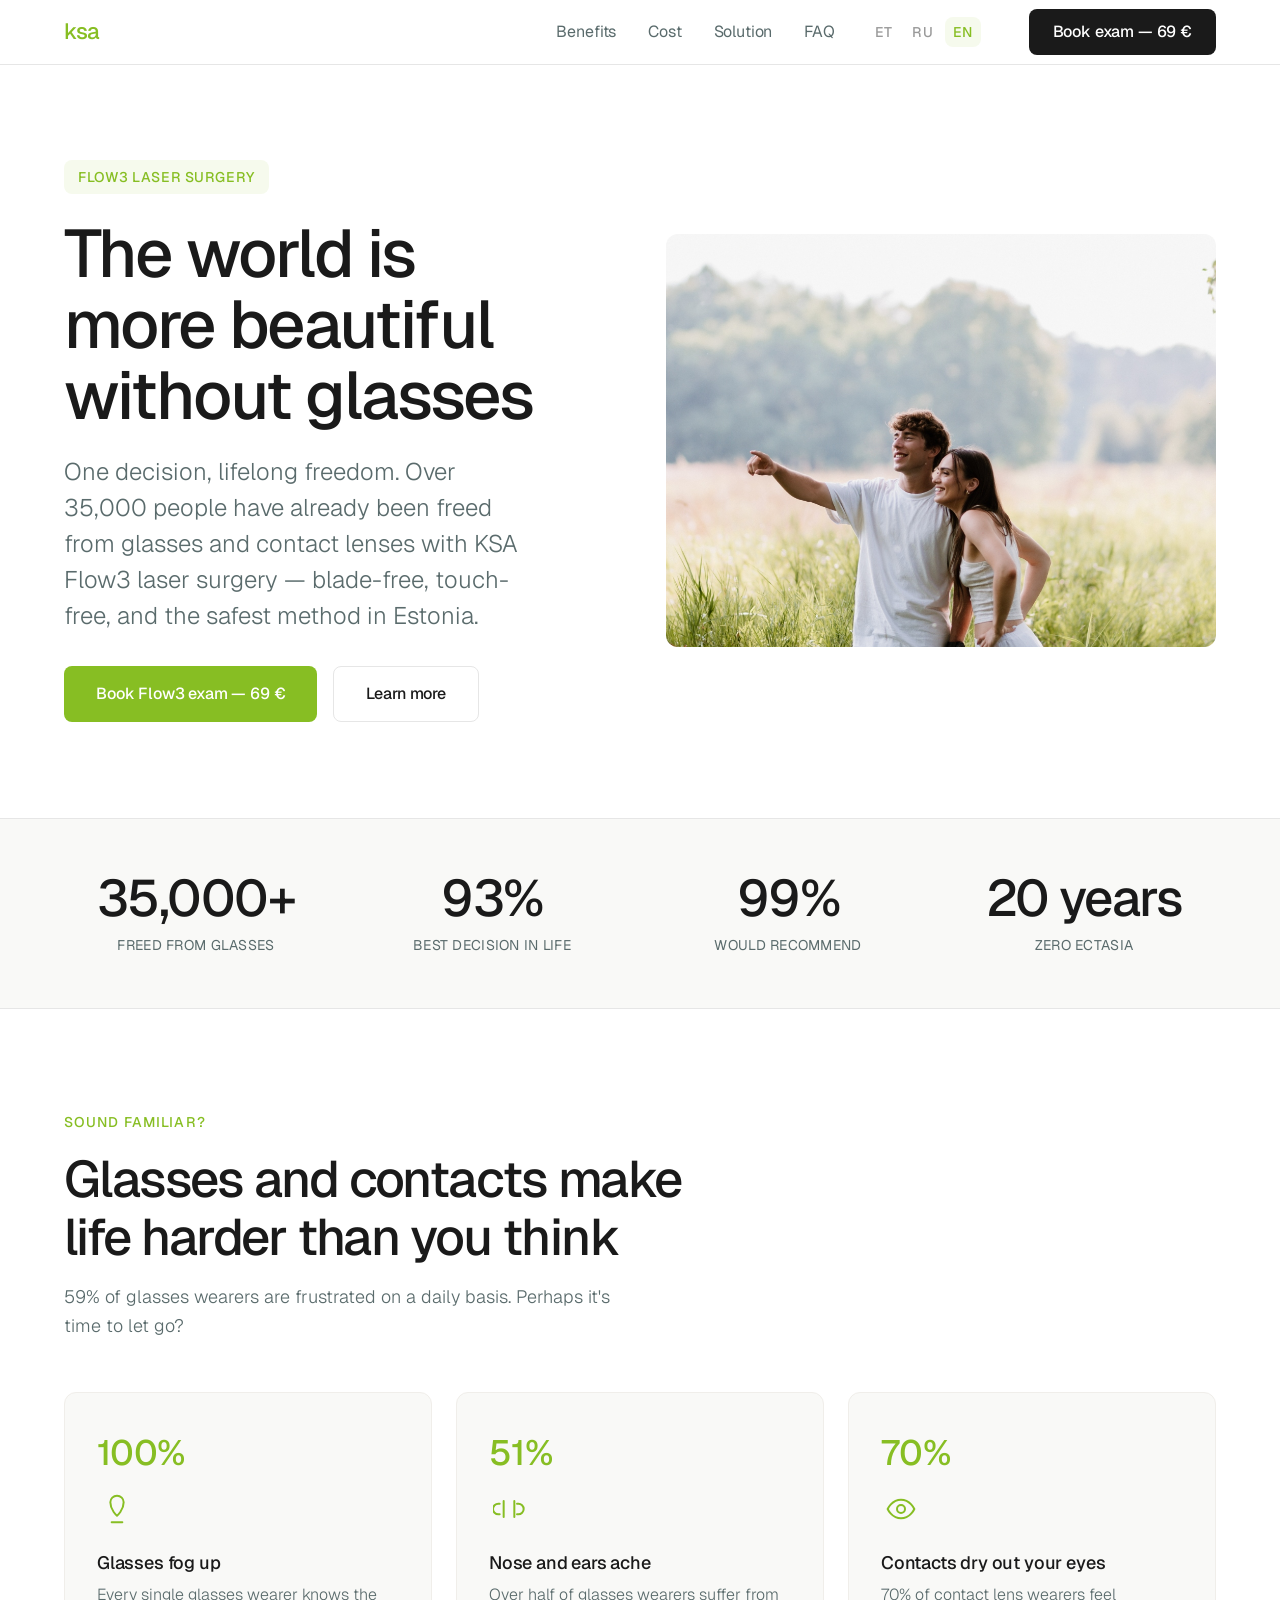
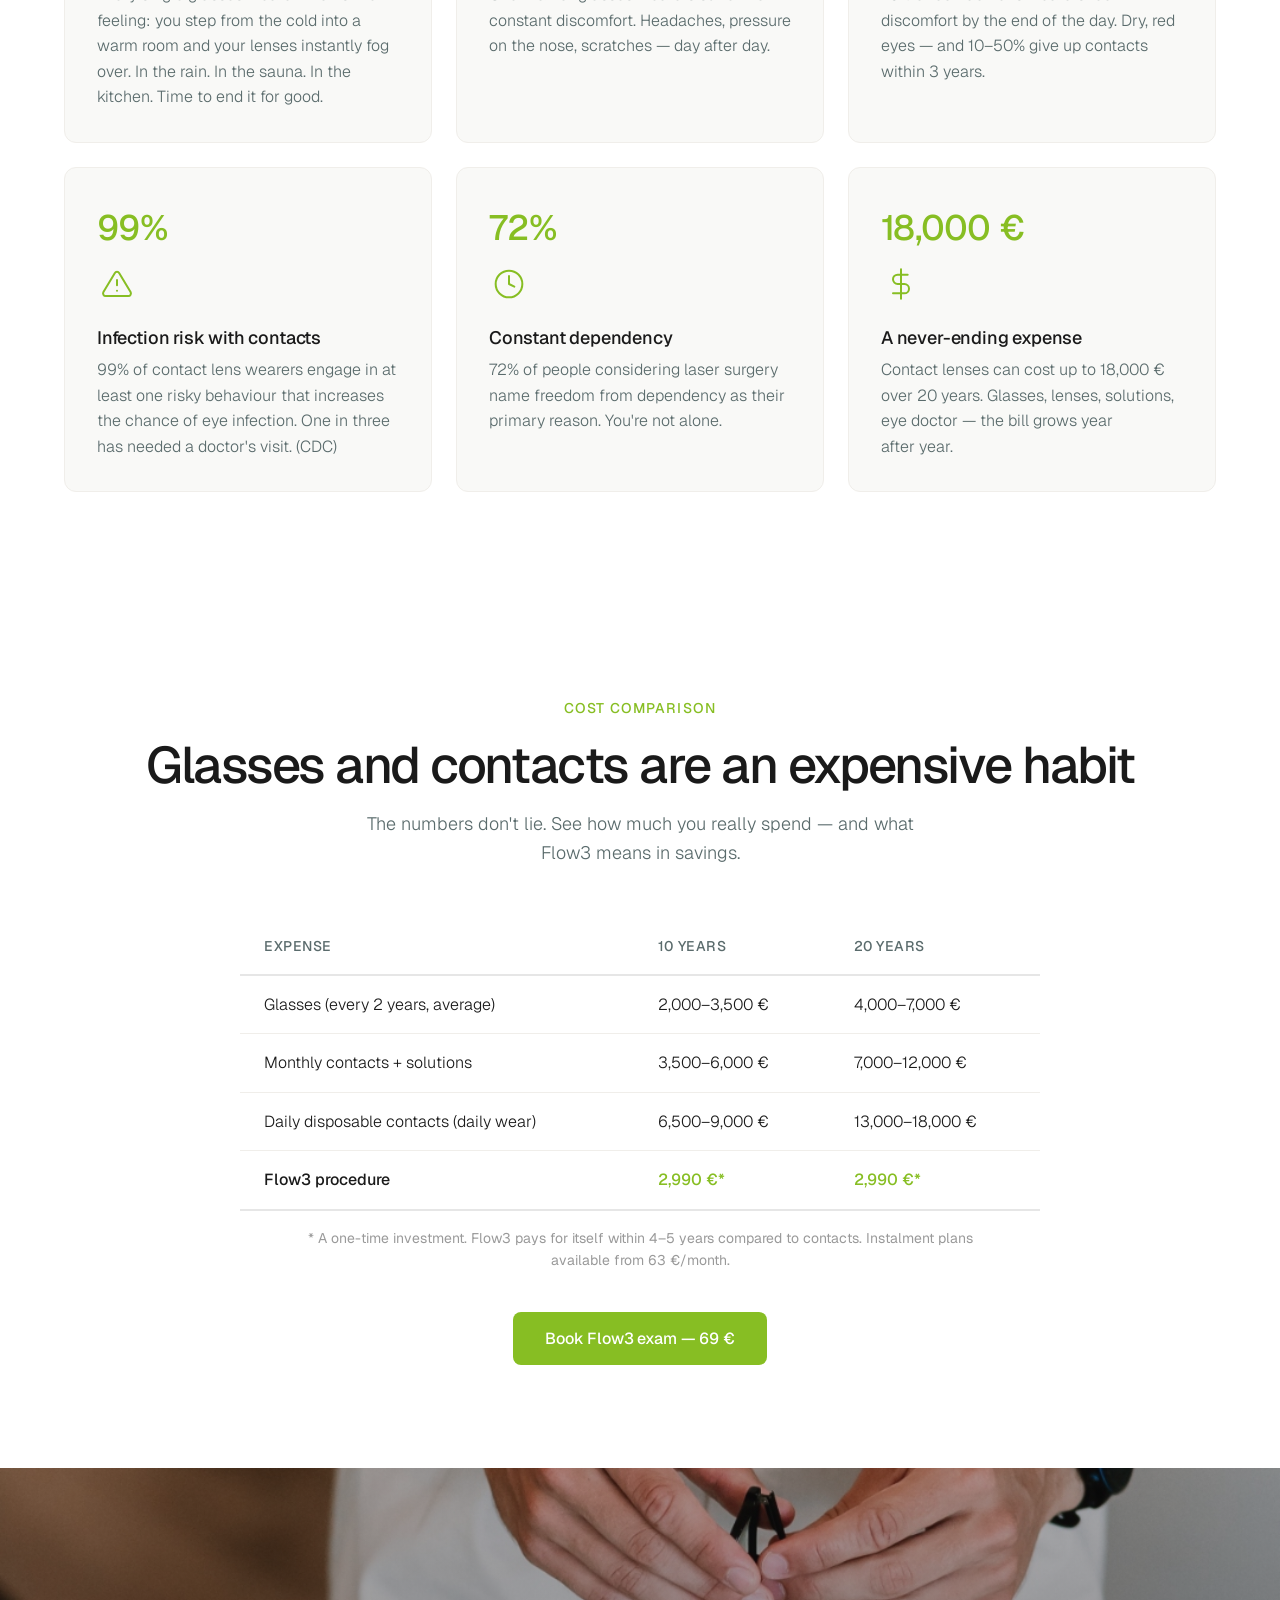
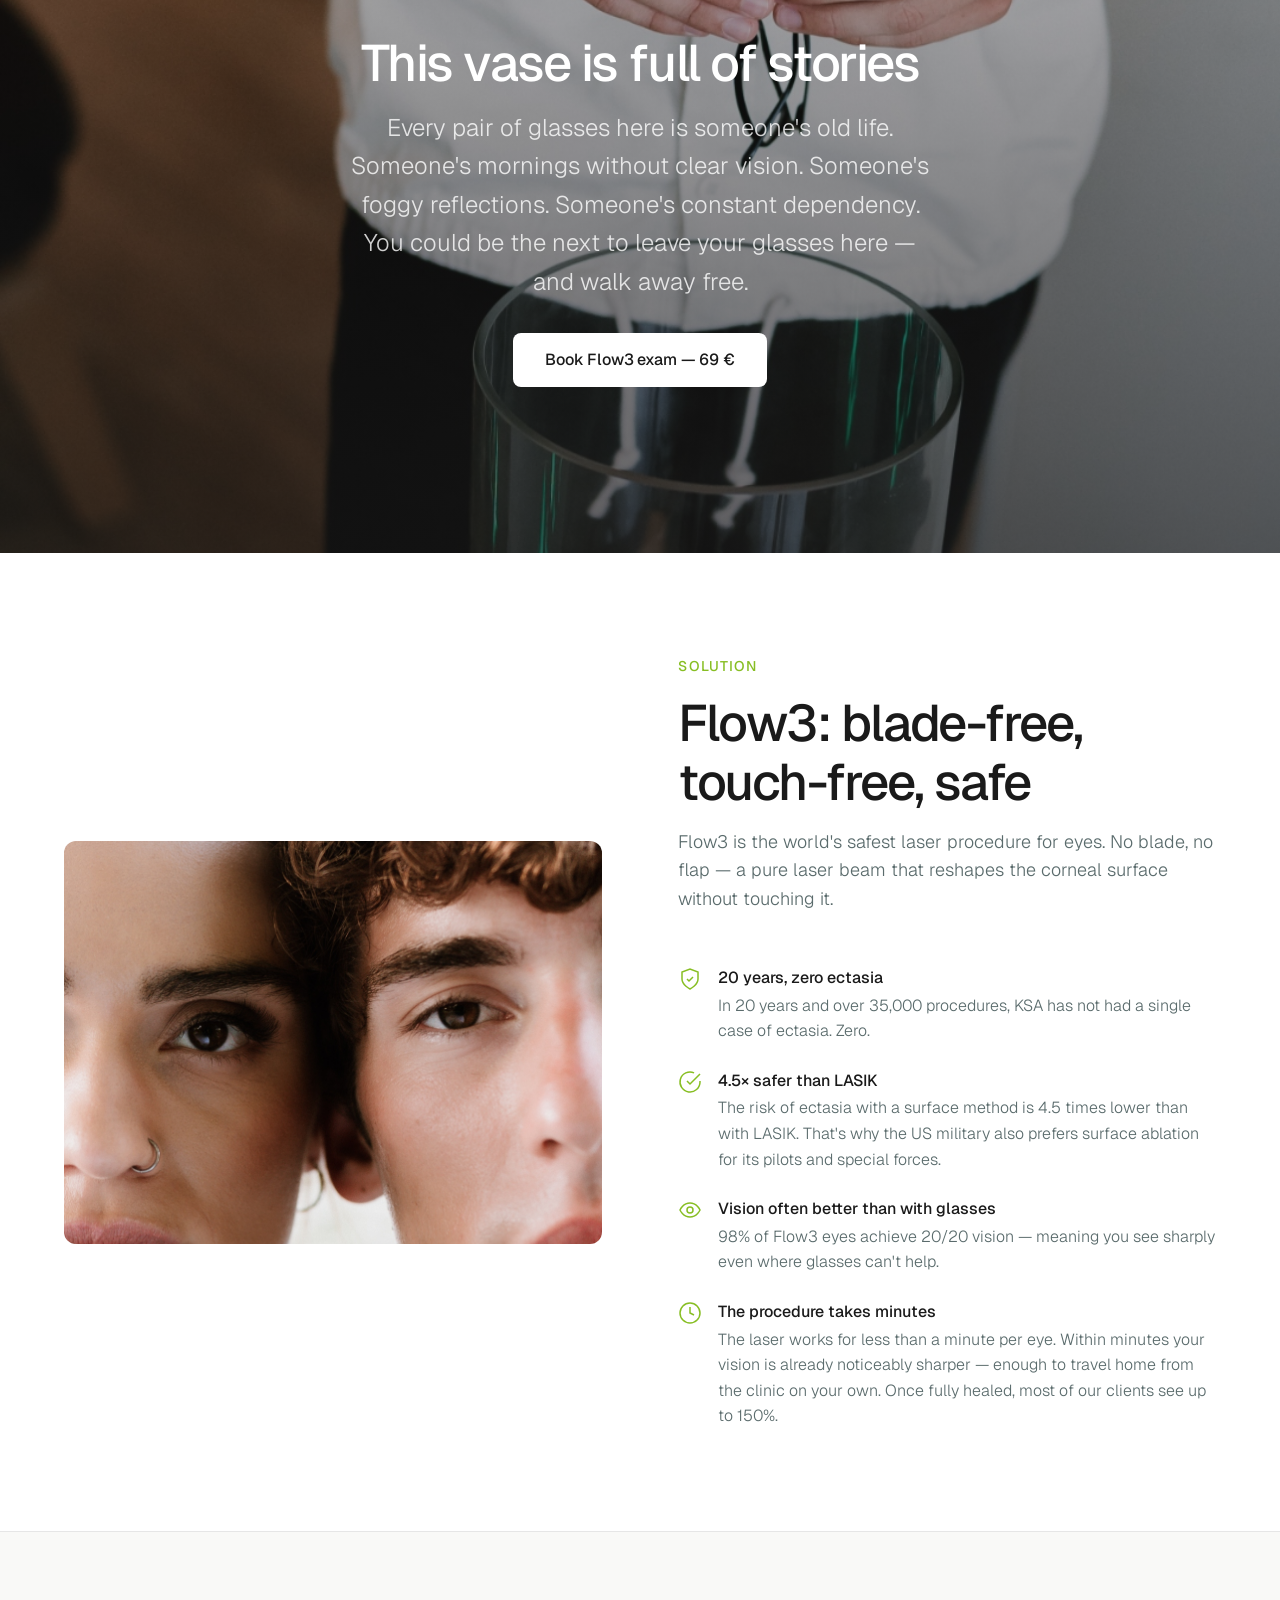
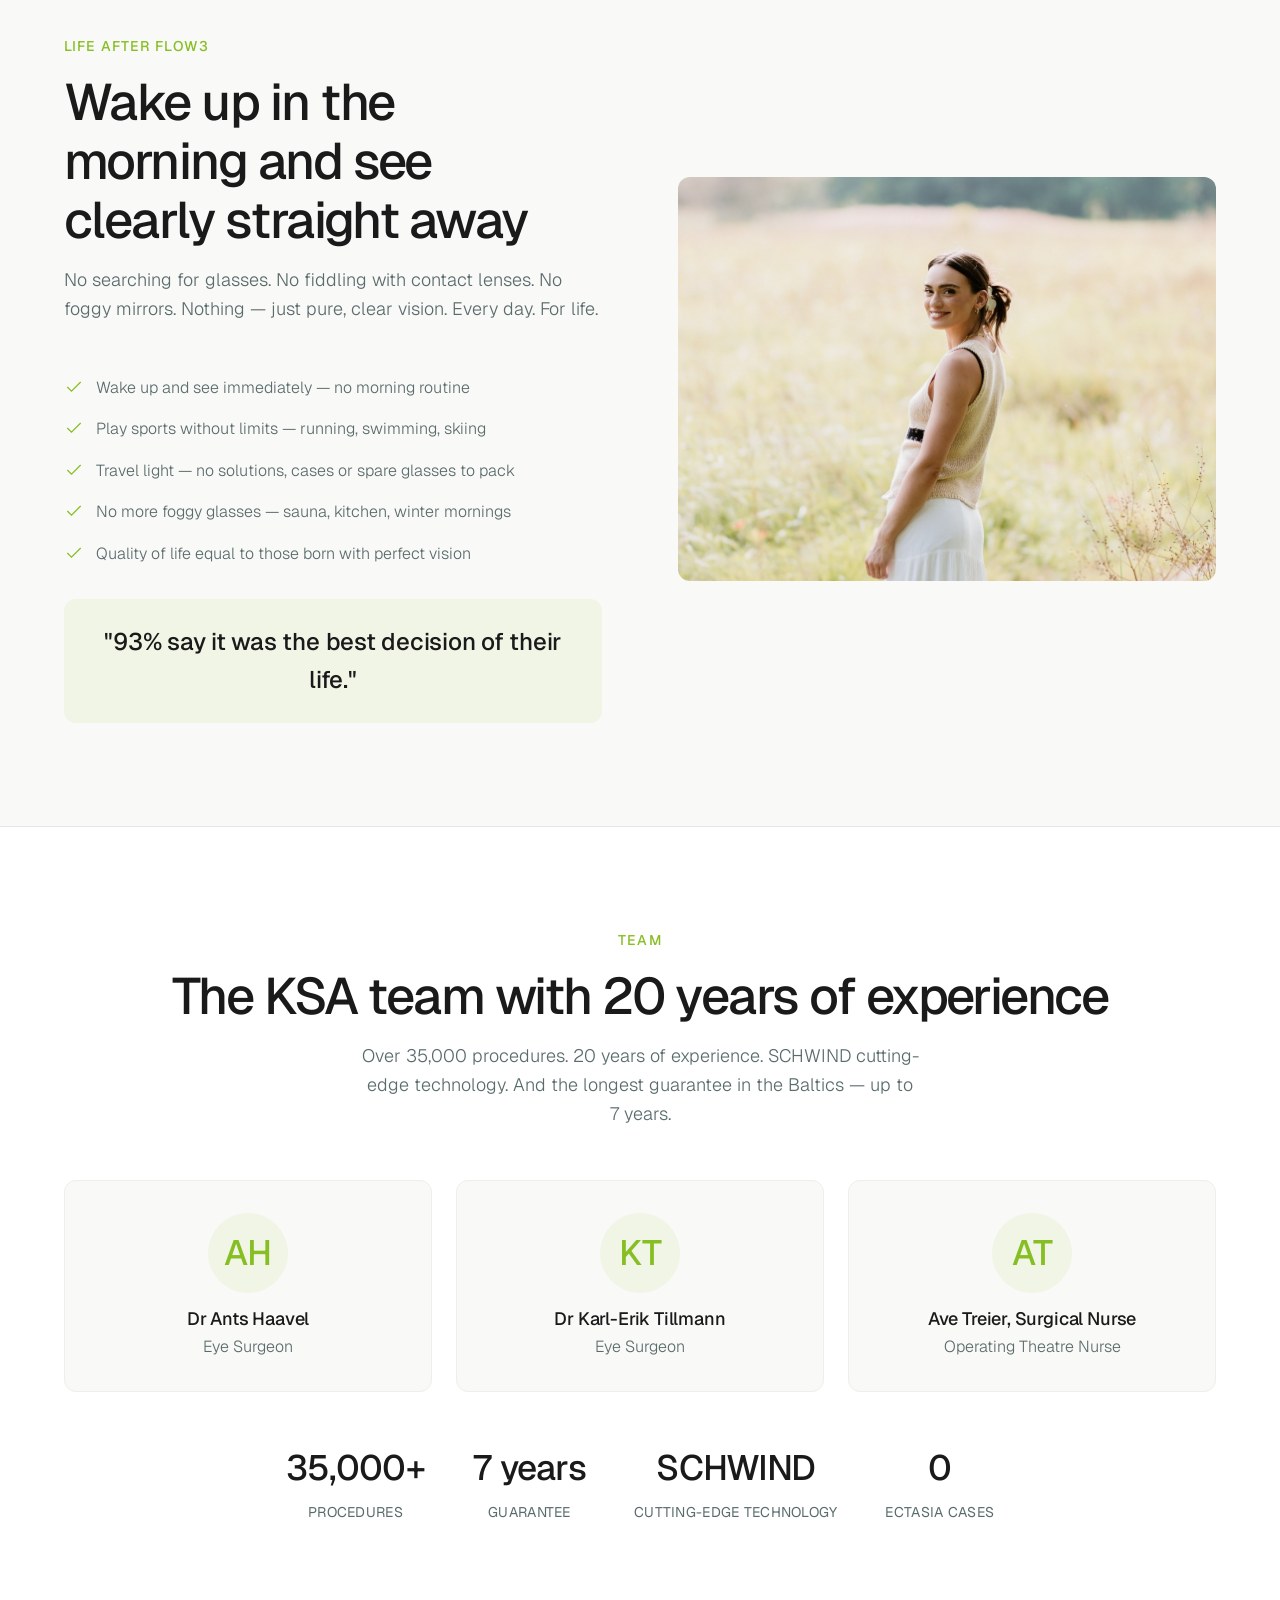
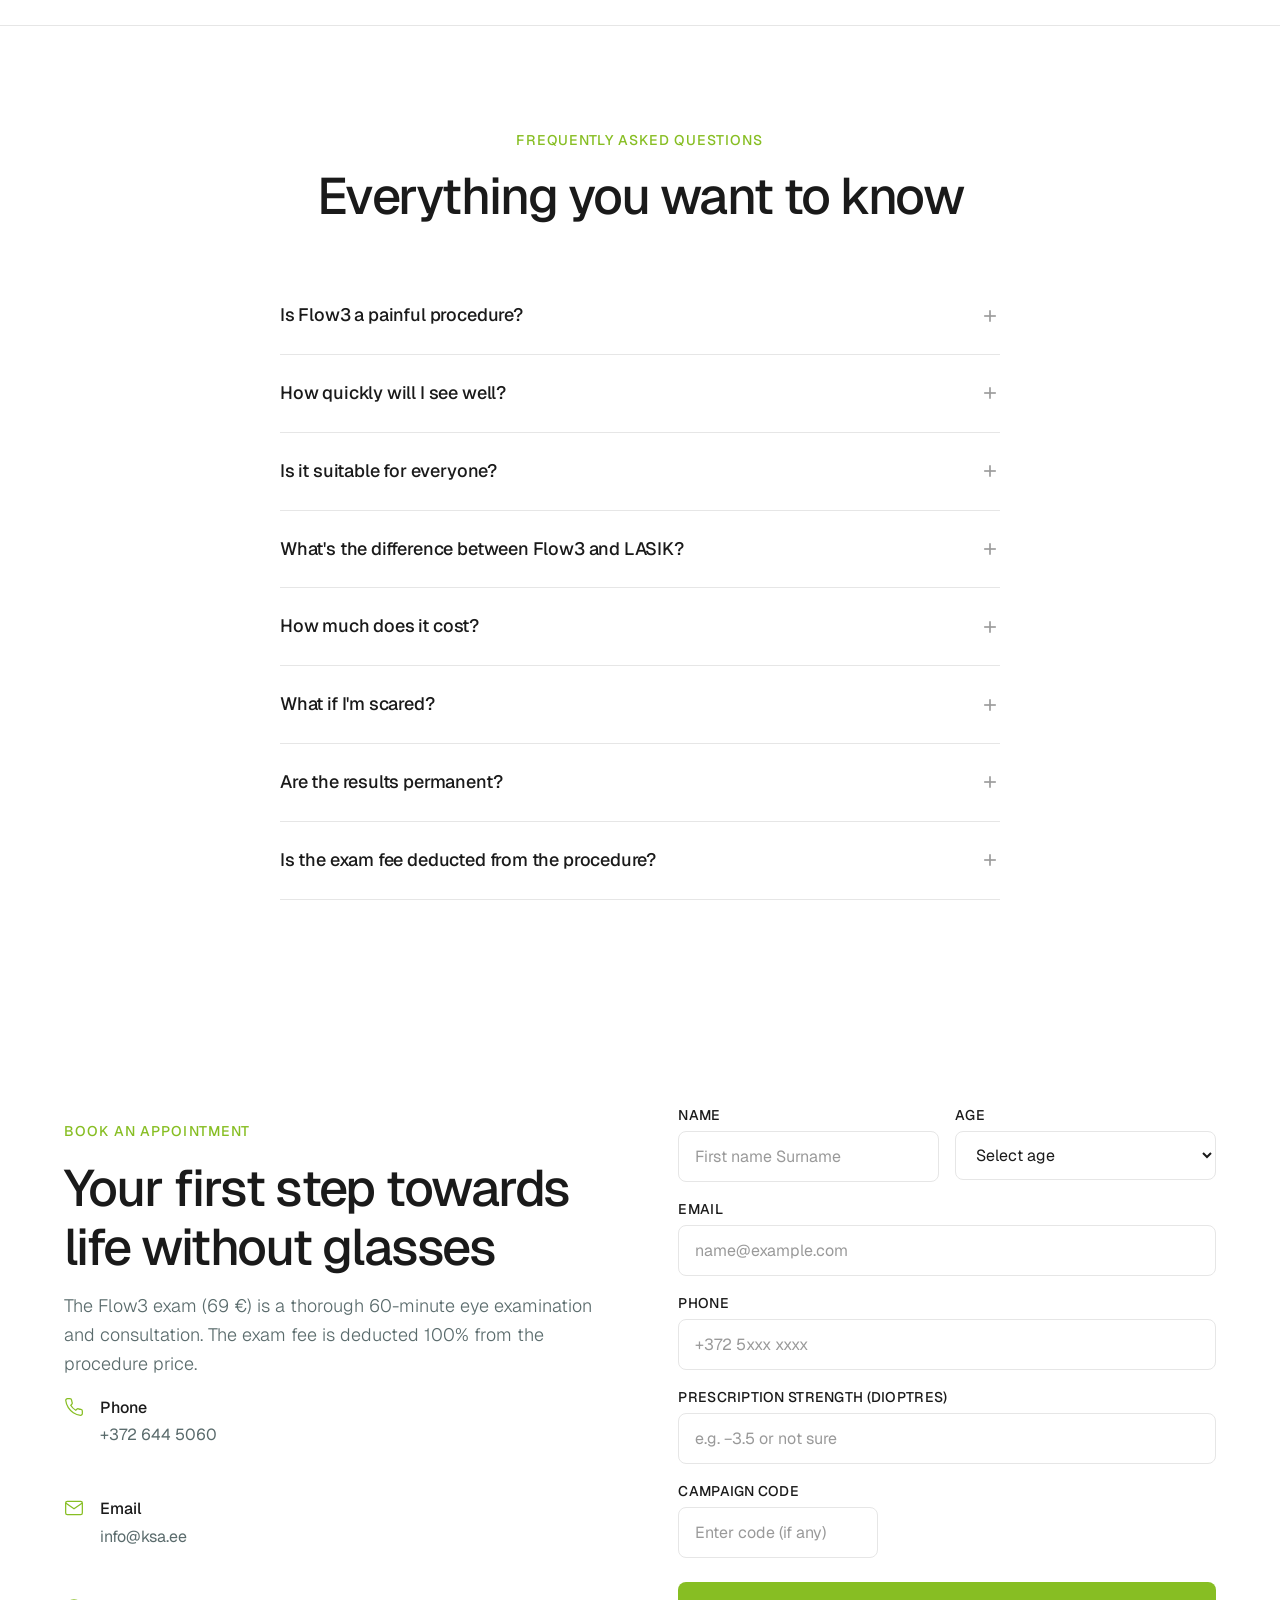
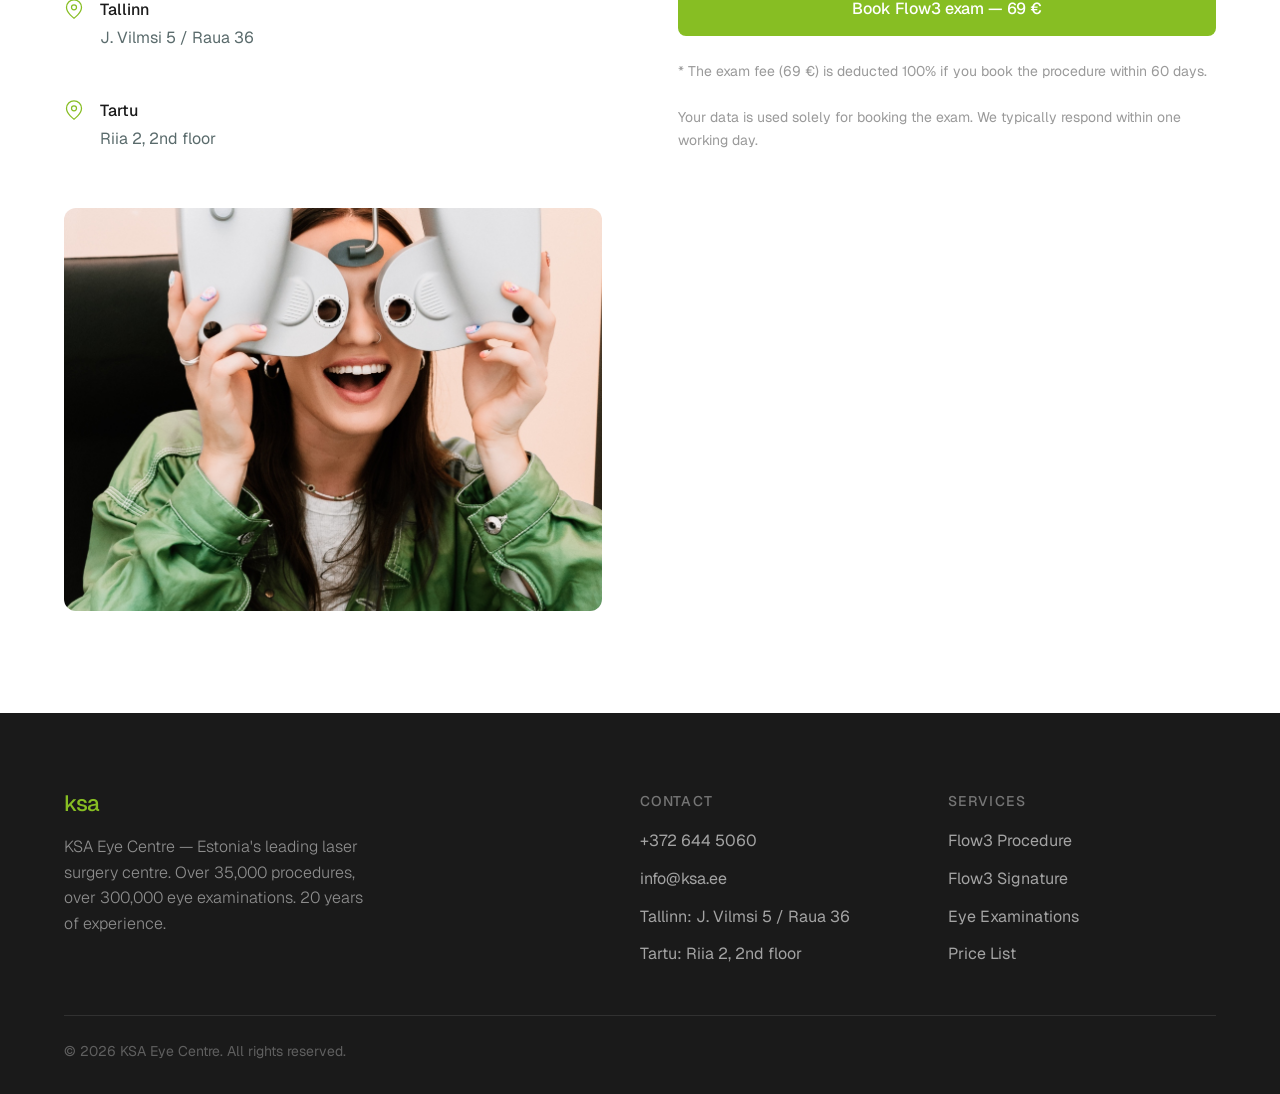
==== en.html @ e074b3c7 "Add schema markup (MedicalOrganization + MedicalProcedure) and llms.txt for LLM/AI search visibility" ====
<!DOCTYPE html>
<html lang="en">
<head>
<!-- Google Tag Manager -->
<script>(function(w,d,s,l,i){w[l]=w[l]||[];w[l].push({'gtm.start':
new Date().getTime(),event:'gtm.js'});var f=d.getElementsByTagName(s)[0],
j=d.createElement(s),dl=l!='dataLayer'?'&l='+l:'';j.async=true;j.src=
'https://www.googletagmanager.com/gtm.js?id='+i+dl;f.parentNode.insertBefore(j,f);
})(window,document,'script','dataLayer','GTM-KCZVRJ8');</script>
<!-- End Google Tag Manager -->
<!-- Google Ads tag (gtag.js) -->
<script async src="https://www.googletagmanager.com/gtag/js?id=AW-18030087653"></script>
<script>
window.dataLayer = window.dataLayer || [];
function gtag(){dataLayer.push(arguments);}
gtag('js', new Date());
gtag('config', 'AW-18030087653');
</script>
<meta charset="UTF-8">
<meta name="viewport" content="width=device-width, initial-scale=1.0">
<title>Why Ditch Glasses? — KSA Eye Centre | Flow3 Laser Surgery</title>
<meta name="description" content="35,000+ people have been freed from glasses with KSA Flow3 laser surgery. Blade-free, touch-free, safe. 20 years of zero ectasia. Book an exam — 69 €.">
<meta property="og:title" content="Why Ditch Glasses? — KSA Eye Centre | Flow3">
<meta property="og:description" content="Glasses and contacts are an expensive habit. Flow3 — one decision, lifelong freedom. 35,000+ have already chosen. Book an exam — 69 €.">
<meta property="og:type" content="website">

<link rel="preconnect" href="https://fonts.googleapis.com">
<link rel="preconnect" href="https://fonts.gstatic.com" crossorigin>
<link href="https://fonts.googleapis.com/css2?family=Geist:wght@300;400;500;600&display=swap" rel="stylesheet">

<link rel="stylesheet" href="./base.css">
<link rel="stylesheet" href="./style.css">
<noscript><style>.reveal { opacity: 1 !important; transform: none !important; }</style></noscript>
<!-- Meta Pixel Code -->
<script>
!function(f,b,e,v,n,t,s)
{if(f.fbq)return;n=f.fbq=function(){n.callMethod?
n.callMethod.apply(n,arguments):n.queue.push(arguments)};
if(!f._fbq)f._fbq=n;n.push=n;n.loaded=!0;n.version="2.0";
n.queue=[];t=b.createElement(e);t.async=!0;
t.src=v;s=b.getElementsByTagName(e)[0];
s.parentNode.insertBefore(t,s)}(window, document,"script",
"https://connect.facebook.net/en_US/fbevents.js");
fbq("init", "116445785392738");
fbq("track", "PageView");
</script>
<noscript><img height="1" width="1" style="display:none"
src="https://www.facebook.com/tr?id=116445785392738&ev=PageView&noscript=1"/></noscript>
<!-- End Meta Pixel Code -->
<!-- KSA Silmakeskus Schema Markup — LLM & Search Optimization -->
<script type="application/ld+json">
{
  "@context": "https://schema.org",
  "@type": "MedicalOrganization",
  "name": "KSA Silmakeskus",
  "alternateName": ["KSA Eye Centre", "KSA Глазной Центр"],
  "url": "https://ksa.ee",
  "logo": "https://ksa.ee/logo.png",
  "description": "Estonia's leading laser eye surgery clinic. 55,000+ procedures, 0 ectasia cases in 20+ years. Flow3 SmartSurface touch-free laser vision correction.",
  "foundingDate": "2005",
  "telephone": "+372 644 5060",
  "email": "info@ksa.ee",
  "address": [
    {
      "@type": "PostalAddress",
      "streetAddress": "J. Vilmsi 5",
      "addressLocality": "Tallinn",
      "postalCode": "10126",
      "addressCountry": "EE"
    },
    {
      "@type": "PostalAddress",
      "streetAddress": "Riia 2, 2. korrus",
      "addressLocality": "Tartu",
      "addressCountry": "EE"
    }
  ],
  "geo": {
    "@type": "GeoCoordinates",
    "latitude": "59.4370",
    "longitude": "24.7636"
  },
  "openingHoursSpecification": {
    "@type": "OpeningHoursSpecification",
    "dayOfWeek": ["Monday","Tuesday","Wednesday","Thursday","Friday"],
    "opens": "09:00",
    "closes": "18:00"
  },
  "medicalSpecialty": "Ophthalmology",
  "availableService": [
    {
      "@type": "MedicalProcedure",
      "name": "Flow3 SmartSurface Laser Vision Correction",
      "alternateName": "Flow3",
      "procedureType": "NoninvasiveProcedure",
      "description": "Energy-optimized touch-free laser vision correction using 25-50% less energy than competitors. No incision, no flap. Clear vision next day.",
      "howPerformed": "SCHWIND AMARIS laser reshapes cornea surface without touching it. Procedure takes under 1 minute per eye.",
      "preparation": "60-minute comprehensive eye examination (€69, fully deducted from procedure cost)",
      "followup": "Up to 7-year guarantee — longest in the Baltics",
      "status": "https://schema.org/ActiveActionStatus",
      "offers": [
        {
          "@type": "Offer",
          "name": "Flow3 Standard",
          "price": "2990",
          "priceCurrency": "EUR",
          "description": "Both eyes. Instalment from €63/month via Inbank or LHV."
        },
        {
          "@type": "Offer",
          "name": "Flow3 Signature",
          "price": "3990",
          "priceCurrency": "EUR"
        },
        {
          "@type": "Offer",
          "name": "Flow3 Eye Examination",
          "price": "69",
          "priceCurrency": "EUR",
          "description": "60-minute comprehensive exam. 100% deducted from procedure price if patient proceeds within 60 days."
        }
      ]
    }
  ],
  "employee": [
    {
      "@type": "Physician",
      "name": "Dr. Ants Haavel",
      "jobTitle": "CEO and Ophthalmic Surgeon",
      "description": "20+ years experience in laser eye surgery. Performed 55,000+ procedures with 0 ectasia cases."
    },
    {
      "@type": "Physician",
      "name": "Dr. Karl-Erik Tillmann",
      "jobTitle": "Ophthalmic Surgeon"
    }
  ],
  "aggregateRating": {
    "@type": "AggregateRating",
    "ratingValue": "4.9",
    "reviewCount": "2500",
    "bestRating": "5"
  },
  "sameAs": [
    "https://www.facebook.com/KSASilmakeskus",
    "https://www.instagram.com/ksa_silmakeskus"
  ],
  "hasCredential": {
    "@type": "EducationalOccupationalCredential",
    "credentialCategory": "Medical License",
    "description": "55,000+ laser procedures performed. Zero ectasia cases in 20+ year history. SCHWIND certified centre."
  },
  "keywords": "laser eye surgery Estonia, Flow3, silma laseroperatsioon, лазерная коррекция зрения Таллинн, SmartSurface, touch-free laser, KSA Silmakeskus"
}
</script>

</head>
<body>
<!-- Google Tag Manager (noscript) -->
<noscript><iframe src="https://www.googletagmanager.com/ns.html?id=GTM-KCZVRJ8" height="0" width="0" style="display:none;visibility:hidden"></iframe></noscript>
<!-- End Google Tag Manager (noscript) -->

<!-- ===== HEADER ===== -->
<header class="header" id="header">
  <div class="container header__inner">
    <a href="https://ksa.ee" target="_blank" rel="noopener noreferrer" class="header__logo" aria-label="KSA Eye Centre">
      <svg viewBox="0 0 120 48" fill="none" xmlns="http://www.w3.org/2000/svg" aria-hidden="true">
        <text x="0" y="36" font-family="Geist, sans-serif" font-weight="500" font-size="38" fill="#87be23" letter-spacing="-2">ksa</text>
      </svg>
    </a>
    <nav class="header__nav" id="mainNav">
      <a href="#benefits">Benefits</a>
      <a href="#cost">Cost</a>
      <a href="#solution">Solution</a>
      <a href="#faq">FAQ</a>
      <div class="lang-switch">
        <a href="/">ET</a>
        <a href="/ru">RU</a>
        <a href="/en" class="active">EN</a>
      </div>
      <a href="#book" class="header__cta">Book exam — 69 €</a>
    </nav>
    <button class="mobile-toggle" id="mobileToggle" aria-label="Menu">
      <span></span><span></span><span></span>
    </button>
  </div>
</header>

<!-- ===== 1. HERO ===== -->
<section class="hero">
  <div class="container">
    <div class="hero__grid">
      <div class="hero__content">
        <div class="hero__badge">Flow3 laser surgery</div>
        <h1 class="hero__title">The world is more beautiful without glasses</h1>
        <p class="hero__subtitle">One decision, lifelong freedom. Over 35,000 people have already been freed from glasses and contact lenses with KSA Flow3 laser surgery — blade-free, touch-free, and the safest method in Estonia.</p>
        <div class="hero__actions">
          <a href="#book" class="btn btn--primary">Book Flow3 exam — 69 €</a>
          <a href="#benefits" class="btn btn--outline">Learn more</a>
        </div>
      </div>
      <div class="hero__image">
        <img src="./assets/couple-field.jpg" alt="Young couple in nature, enjoying clear vision without glasses" loading="eager" width="800" height="600">
      </div>
    </div>
  </div>
</section>

<!-- ===== 2. STATS BAR ===== -->
<section class="stats">
  <div class="container">
    <div class="stats__grid">
      <div class="stats__item reveal">
        <div class="stats__number">35,000+</div>
        <div class="stats__label">freed from glasses</div>
      </div>
      <div class="stats__item reveal">
        <div class="stats__number">93%</div>
        <div class="stats__label">best decision in life</div>
      </div>
      <div class="stats__item reveal">
        <div class="stats__number">99%</div>
        <div class="stats__label">would recommend</div>
      </div>
      <div class="stats__item reveal">
        <div class="stats__number">20 years</div>
        <div class="stats__label">zero ectasia</div>
      </div>
    </div>
  </div>
</section>

<!-- ===== 3. PAIN POINTS ===== -->
<section class="benefits" id="benefits">
  <div class="container">
    <div class="section__label">Sound familiar?</div>
    <h2 class="section__title">Glasses and contacts make life harder than you think</h2>
    <p class="section__subtitle">59% of glasses wearers are frustrated on a daily basis. Perhaps it's time to let go?</p>

    <div class="benefits__grid">
      <div class="benefit-card reveal">
        <div class="benefit-card__stat">100%</div>
        <div class="benefit-card__icon">
          <svg width="32" height="32" viewBox="0 0 24 24" fill="none" stroke="currentColor" stroke-width="1.5" stroke-linecap="round" stroke-linejoin="round"><path d="M12 2a5 5 0 0 1 5 5c0 6-5 10-5 10s-5-4-5-10a5 5 0 0 1 5-5z"/><path d="M8 22h8"/></svg>
        </div>
        <h3 class="benefit-card__title">Glasses fog up</h3>
        <p class="benefit-card__text">Every single glasses wearer knows the feeling: you step from the cold into a warm room and your lenses instantly fog over. In the rain. In the sauna. In the kitchen. Time to end it for good.</p>
      </div>

      <div class="benefit-card reveal">
        <div class="benefit-card__stat">51%</div>
        <div class="benefit-card__icon">
          <svg width="32" height="32" viewBox="0 0 24 24" fill="none" stroke="currentColor" stroke-width="1.5" stroke-linecap="round" stroke-linejoin="round"><path d="M18 8h1a4 4 0 0 1 0 8h-1"/><path d="M5 8H4a4 4 0 0 0 0 8h1"/><line x1="8" y1="6" x2="8" y2="18"/><line x1="16" y1="6" x2="16" y2="18"/></svg>
        </div>
        <h3 class="benefit-card__title">Nose and ears ache</h3>
        <p class="benefit-card__text">Over half of glasses wearers suffer from constant discomfort. Headaches, pressure on the nose, scratches — day after day.</p>
      </div>

      <div class="benefit-card reveal">
        <div class="benefit-card__stat">70%</div>
        <div class="benefit-card__icon">
          <svg width="32" height="32" viewBox="0 0 24 24" fill="none" stroke="currentColor" stroke-width="1.5" stroke-linecap="round" stroke-linejoin="round"><path d="M2 12s3-7 10-7 10 7 10 7-3 7-10 7-10-7-10-7z"/><circle cx="12" cy="12" r="3"/></svg>
        </div>
        <h3 class="benefit-card__title">Contacts dry out your eyes</h3>
        <p class="benefit-card__text">70% of contact lens wearers feel discomfort by the end of the day. Dry, red eyes — and 10–50% give up contacts within 3 years.</p>
      </div>

      <div class="benefit-card reveal">
        <div class="benefit-card__stat">99%</div>
        <div class="benefit-card__icon">
          <svg width="32" height="32" viewBox="0 0 24 24" fill="none" stroke="currentColor" stroke-width="1.5" stroke-linecap="round" stroke-linejoin="round"><path d="M10.29 3.86L1.82 18a2 2 0 0 0 1.71 3h16.94a2 2 0 0 0 1.71-3L13.71 3.86a2 2 0 0 0-3.42 0z"/><line x1="12" y1="9" x2="12" y2="13"/><line x1="12" y1="17" x2="12.01" y2="17"/></svg>
        </div>
        <h3 class="benefit-card__title">Infection risk with contacts</h3>
        <p class="benefit-card__text">99% of contact lens wearers engage in at least one risky behaviour that increases the chance of eye infection. One in three has needed a doctor's visit. (CDC)</p>
      </div>

      <div class="benefit-card reveal">
        <div class="benefit-card__stat">72%</div>
        <div class="benefit-card__icon">
          <svg width="32" height="32" viewBox="0 0 24 24" fill="none" stroke="currentColor" stroke-width="1.5" stroke-linecap="round" stroke-linejoin="round"><circle cx="12" cy="12" r="10"/><path d="M12 6v6l4 2"/></svg>
        </div>
        <h3 class="benefit-card__title">Constant dependency</h3>
        <p class="benefit-card__text">72% of people considering laser surgery name freedom from dependency as their primary reason. You're not alone.</p>
      </div>

      <div class="benefit-card reveal">
        <div class="benefit-card__stat">18,000 €</div>
        <div class="benefit-card__icon">
          <svg width="32" height="32" viewBox="0 0 24 24" fill="none" stroke="currentColor" stroke-width="1.5" stroke-linecap="round" stroke-linejoin="round"><line x1="12" y1="1" x2="12" y2="23"/><path d="M17 5H9.5a3.5 3.5 0 0 0 0 7h5a3.5 3.5 0 0 1 0 7H6"/></svg>
        </div>
        <h3 class="benefit-card__title">A never-ending expense</h3>
        <p class="benefit-card__text">Contact lenses can cost up to 18,000 € over 20 years. Glasses, lenses, solutions, eye doctor — the bill grows year after year.</p>
      </div>
    </div>
  </div>
</section>

<!-- ===== 4. COST COMPARISON ===== -->
<section class="comparison" id="cost">
  <div class="container">
    <div class="section__label" style="text-align:center;">Cost comparison</div>
    <h2 class="section__title" style="text-align:center;">Glasses and contacts are an expensive habit</h2>
    <p class="section__subtitle" style="text-align:center;margin-left:auto;margin-right:auto;margin-bottom:clamp(var(--space-10),4vw,var(--space-16));">The numbers don't lie. See how much you really spend — and what Flow3 means in savings.</p>

    <table class="comparison__table reveal">
      <thead>
        <tr>
          <th>Expense</th>
          <th>10 years</th>
          <th>20 years</th>
        </tr>
      </thead>
      <tbody>
        <tr>
          <td>Glasses (every 2 years, average)</td>
          <td>2,000–3,500 €</td>
          <td>4,000–7,000 €</td>
        </tr>
        <tr>
          <td>Monthly contacts + solutions</td>
          <td>3,500–6,000 €</td>
          <td>7,000–12,000 €</td>
        </tr>
        <tr>
          <td>Daily disposable contacts (daily wear)</td>
          <td>6,500–9,000 €</td>
          <td>13,000–18,000 €</td>
        </tr>
        <tr>
          <td>Flow3 procedure</td>
          <td class="highlight">2,990 €*</td>
          <td class="highlight">2,990 €*</td>
        </tr>
      </tbody>
    </table>
    <p style="text-align:center;font-size:var(--text-xs);color:var(--color-text-muted);margin-top:var(--space-4);max-width:720px;margin-left:auto;margin-right:auto;">* A one-time investment. Flow3 pays for itself within 4–5 years compared to contacts. Instalment plans available from 63 €/month.</p>

    <div style="text-align:center;margin-top:var(--space-10);">
      <a href="#book" class="btn btn--primary">Book Flow3 exam — 69 €</a>
    </div>
  </div>
</section>

<!-- ===== 5. GLASSES VASE — Dramatic ===== -->
<section class="dramatic">
  <div class="dramatic__bg">
    <img src="./assets/glasses-vase.jpg" alt="A person placing glasses into a vase full of old pairs — a moment of freedom" loading="lazy" width="1600" height="900">
  </div>
  <div class="dramatic__overlay"></div>
  <div class="dramatic__content reveal">
    <h2 class="dramatic__title">This vase is full of stories</h2>
    <p class="dramatic__text">Every pair of glasses here is someone's old life. Someone's mornings without clear vision. Someone's foggy reflections. Someone's constant dependency. You could be the next to leave your glasses here — and walk away free.</p>
    <a href="#book" class="btn btn--white">Book Flow3 exam — 69 €</a>
  </div>
</section>

<!-- ===== 6. SOLUTION — Flow3 ===== -->
<section class="solution" id="solution">
  <div class="container">
    <div class="solution__grid">
      <div class="solution__image reveal">
        <img src="./assets/eyes-closeup.jpg" alt="Close-up of two people's beautiful eyes — clear vision after Flow3" loading="lazy" width="800" height="600">
      </div>
      <div>
        <div class="section__label">Solution</div>
        <h2 class="section__title">Flow3: blade-free, touch-free, safe</h2>
        <p class="section__subtitle">Flow3 is the world's safest laser procedure for eyes. No blade, no flap — a pure laser beam that reshapes the corneal surface without touching it.</p>

        <div class="solution__features">
          <div class="solution__feature">
            <svg class="solution__feature-icon" viewBox="0 0 24 24" fill="none" stroke="currentColor" stroke-width="1.5"><path d="M12 22s8-4 8-10V5l-8-3-8 3v7c0 6 8 10 8 10z"/><path d="m9 12 2 2 4-4"/></svg>
            <div class="solution__feature-text">
              <strong>20 years, zero ectasia</strong>
              In 20 years and over 35,000 procedures, KSA has not had a single case of ectasia. Zero.
            </div>
          </div>
          <div class="solution__feature">
            <svg class="solution__feature-icon" viewBox="0 0 24 24" fill="none" stroke="currentColor" stroke-width="1.5"><path d="M22 11.08V12a10 10 0 1 1-5.93-9.14"/><polyline points="22 4 12 14.01 9 11.01"/></svg>
            <div class="solution__feature-text">
              <strong>4.5× safer than LASIK</strong>
              The risk of ectasia with a surface method is 4.5 times lower than with LASIK. That's why the US military also prefers surface ablation for its pilots and special forces.
            </div>
          </div>
          <div class="solution__feature">
            <svg class="solution__feature-icon" viewBox="0 0 24 24" fill="none" stroke="currentColor" stroke-width="1.5"><path d="M2 12s3-7 10-7 10 7 10 7-3 7-10 7-10-7-10-7z"/><circle cx="12" cy="12" r="3"/></svg>
            <div class="solution__feature-text">
              <strong>Vision often better than with glasses</strong>
              98% of Flow3 eyes achieve 20/20 vision — meaning you see sharply even where glasses can't help.
            </div>
          </div>
          <div class="solution__feature">
            <svg class="solution__feature-icon" viewBox="0 0 24 24" fill="none" stroke="currentColor" stroke-width="1.5"><circle cx="12" cy="12" r="10"/><polyline points="12 6 12 12 16 14"/></svg>
            <div class="solution__feature-text">
              <strong>The procedure takes minutes</strong>
              The laser works for less than a minute per eye. Within minutes your vision is already noticeably sharper — enough to travel home from the clinic on your own. Once fully healed, most of our clients see up to 150%.
            </div>
          </div>
        </div>
      </div>
    </div>
  </div>
</section>

<!-- ===== 7. LIFE AFTER FLOW ===== -->
<section class="life-after">
  <div class="container">
    <div class="life-after__grid">
      <div>
        <div class="section__label">Life after Flow3</div>
        <h2 class="section__title">Wake up in the morning and see clearly straight away</h2>
        <p class="section__subtitle">No searching for glasses. No fiddling with contact lenses. No foggy mirrors. Nothing — just pure, clear vision. Every day. For life.</p>

        <div class="life-after__list">
          <div class="life-after__item">
            <svg viewBox="0 0 24 24" fill="none" stroke="currentColor" stroke-width="1.5"><polyline points="20 6 9 17 4 12"/></svg>
            <span>Wake up and see immediately — no morning routine</span>
          </div>
          <div class="life-after__item">
            <svg viewBox="0 0 24 24" fill="none" stroke="currentColor" stroke-width="1.5"><polyline points="20 6 9 17 4 12"/></svg>
            <span>Play sports without limits — running, swimming, skiing</span>
          </div>
          <div class="life-after__item">
            <svg viewBox="0 0 24 24" fill="none" stroke="currentColor" stroke-width="1.5"><polyline points="20 6 9 17 4 12"/></svg>
            <span>Travel light — no solutions, cases or spare glasses to pack</span>
          </div>
          <div class="life-after__item">
            <svg viewBox="0 0 24 24" fill="none" stroke="currentColor" stroke-width="1.5"><polyline points="20 6 9 17 4 12"/></svg>
            <span>No more foggy glasses — sauna, kitchen, winter mornings</span>
          </div>
          <div class="life-after__item">
            <svg viewBox="0 0 24 24" fill="none" stroke="currentColor" stroke-width="1.5"><polyline points="20 6 9 17 4 12"/></svg>
            <span>Quality of life equal to those born with perfect vision</span>
          </div>
        </div>

        <div class="life-after__quote">"93% say it was the best decision of their life."</div>
      </div>
      <div class="life-after__image reveal">
        <img src="./assets/girl-smiling.jpg" alt="Happy young woman in nature, enjoying life without glasses after the Flow3 procedure" loading="lazy" width="800" height="600">
      </div>
    </div>
  </div>
</section>

<!-- ===== 8. TEAM ===== -->
<section class="team" id="team">
  <div class="container">
    <div class="section__label" style="text-align:center;">Team</div>
    <h2 class="section__title" style="text-align:center;">The KSA team with 20 years of experience</h2>
    <p class="section__subtitle" style="text-align:center;margin-left:auto;margin-right:auto;">Over 35,000 procedures. 20 years of experience. SCHWIND cutting-edge technology. And the longest guarantee in the Baltics — up to 7 years.</p>

    <div class="team__grid">
      <div class="team-card reveal">
        <div class="team-card__avatar">AH</div>
        <h3 class="team-card__name">Dr Ants Haavel</h3>
        <p class="team-card__role">Eye Surgeon</p>
      </div>
      <div class="team-card reveal">
        <div class="team-card__avatar">KT</div>
        <h3 class="team-card__name">Dr Karl-Erik Tillmann</h3>
        <p class="team-card__role">Eye Surgeon</p>
      </div>
      <div class="team-card reveal">
        <div class="team-card__avatar">AT</div>
        <h3 class="team-card__name">Ave Treier, Surgical Nurse</h3>
        <p class="team-card__role">Operating Theatre Nurse</p>
      </div>
    </div>

    <div class="team__trust reveal">
      <div class="team__trust-item">
        <div class="team__trust-number">35,000+</div>
        <div class="team__trust-label">procedures</div>
      </div>
      <div class="team__trust-item">
        <div class="team__trust-number">7 years</div>
        <div class="team__trust-label">guarantee</div>
      </div>
      <div class="team__trust-item">
        <div class="team__trust-number">SCHWIND</div>
        <div class="team__trust-label">cutting-edge technology</div>
      </div>
      <div class="team__trust-item">
        <div class="team__trust-number">0</div>
        <div class="team__trust-label">ectasia cases</div>
      </div>
    </div>
  </div>
</section>

<!-- ===== 9. FAQ ===== -->
<section class="faq" id="faq">
  <div class="container">
    <div class="section__label" style="text-align:center;">Frequently asked questions</div>
    <h2 class="section__title" style="text-align:center;margin-bottom:clamp(var(--space-10),4vw,var(--space-16));">Everything you want to know</h2>

    <div class="faq__list">
      <div class="faq__item">
        <button class="faq__question" aria-expanded="false">
          Is Flow3 a painful procedure?
          <svg class="faq__icon" viewBox="0 0 24 24" fill="none" stroke="currentColor" stroke-width="2"><line x1="12" y1="5" x2="12" y2="19"/><line x1="5" y1="12" x2="19" y2="12"/></svg>
        </button>
        <div class="faq__answer"><div class="faq__answer-inner">The procedure itself is painless — the eye is numbed with drops. After the procedure, there are 2–3 days of mild discomfort and light sensitivity, but pain is minimal. Most patients say it was much easier than they expected.</div></div>
      </div>

      <div class="faq__item">
        <button class="faq__question" aria-expanded="false">
          How quickly will I see well?
          <svg class="faq__icon" viewBox="0 0 24 24" fill="none" stroke="currentColor" stroke-width="2"><line x1="12" y1="5" x2="12" y2="19"/><line x1="5" y1="12" x2="19" y2="12"/></svg>
        </button>
        <div class="faq__answer"><div class="faq__answer-inner">Within just minutes after the laser, vision is already significantly improved. Within the first week, vision stabilises to 80–90%. The final result arrives within 1–3 months as the cornea fully heals. Many of our Flow clients are driving confidently just one week after the procedure.</div></div>
      </div>

      <div class="faq__item">
        <button class="faq__question" aria-expanded="false">
          Is it suitable for everyone?
          <svg class="faq__icon" viewBox="0 0 24 24" fill="none" stroke="currentColor" stroke-width="2"><line x1="12" y1="5" x2="12" y2="19"/><line x1="5" y1="12" x2="19" y2="12"/></svg>
        </button>
        <div class="faq__answer"><div class="faq__answer-inner">Flow3 is suitable for most short-sighted people aged 18–45. During the examination, we measure corneal thickness, eye health and dioptre stability. If Flow3 isn't right for you, we'll tell you honestly and offer alternatives. That's exactly why the exam is so important — it's your personal answer.</div></div>
      </div>

      <div class="faq__item">
        <button class="faq__question" aria-expanded="false">
          What's the difference between Flow3 and LASIK?
          <svg class="faq__icon" viewBox="0 0 24 24" fill="none" stroke="currentColor" stroke-width="2"><line x1="12" y1="5" x2="12" y2="19"/><line x1="5" y1="12" x2="19" y2="12"/></svg>
        </button>
        <div class="faq__answer"><div class="faq__answer-inner">LASIK cuts a flap in the cornea, under which the laser works — this creates a weak point. Flow3 (SmartSurface) works only on the corneal surface, without any cut or touch, removing just tens of micrometres to reshape the cornea slightly thinner and flatter. That's why the risk of ectasia is 4.5× lower and the cornea remains stronger. The US military prefers surface ablation for its pilots and special forces — that speaks for itself.</div></div>
      </div>

      <div class="faq__item">
        <button class="faq__question" aria-expanded="false">
          How much does it cost?
          <svg class="faq__icon" viewBox="0 0 24 24" fill="none" stroke="currentColor" stroke-width="2"><line x1="12" y1="5" x2="12" y2="19"/><line x1="5" y1="12" x2="19" y2="12"/></svg>
        </button>
        <div class="faq__answer"><div class="faq__answer-inner">The Flow3 procedure costs 2,990 € (both eyes). The examination costs 69 € — and this amount is deducted 100% if you book the procedure within 60 days. Instalment plans available through Inbank and LHV, from 63 €/month.</div></div>
      </div>

      <div class="faq__item">
        <button class="faq__question" aria-expanded="false">
          What if I'm scared?
          <svg class="faq__icon" viewBox="0 0 24 24" fill="none" stroke="currentColor" stroke-width="2"><line x1="12" y1="5" x2="12" y2="19"/><line x1="5" y1="12" x2="19" y2="12"/></svg>
        </button>
        <div class="faq__answer"><div class="faq__answer-inner">That's completely normal. Most of our patients feel a touch of anxiety before the procedure. Our team is well accustomed to it — we explain everything calmly, step by step. The procedure takes minutes, and afterwards almost everyone says: "I had no idea it would be this easy." 93% call Flow3 the best decision of their life.</div></div>
      </div>

      <div class="faq__item">
        <button class="faq__question" aria-expanded="false">
          Are the results permanent?
          <svg class="faq__icon" viewBox="0 0 24 24" fill="none" stroke="currentColor" stroke-width="2"><line x1="12" y1="5" x2="12" y2="19"/><line x1="5" y1="12" x2="19" y2="12"/></svg>
        </button>
        <div class="faq__answer"><div class="faq__answer-inner">Yes. Long-term studies (10–20 years) confirm that surface laser surgery results are stable and lasting. KSA offers a guarantee of up to 7 years — the longest in the Baltics. And in 20 years, we haven't had a single case of ectasia.</div></div>
      </div>

      <div class="faq__item">
        <button class="faq__question" aria-expanded="false">
          Is the exam fee deducted from the procedure?
          <svg class="faq__icon" viewBox="0 0 24 24" fill="none" stroke="currentColor" stroke-width="2"><line x1="12" y1="5" x2="12" y2="19"/><line x1="5" y1="12" x2="19" y2="12"/></svg>
        </button>
        <div class="faq__answer"><div class="faq__answer-inner">Yes. If you book the Flow3 procedure within 60 days of your exam, the exam fee (69 €) is deducted 100% from the procedure price. The exam is a risk-free first step.</div></div>
      </div>
    </div>
  </div>
</section>

<!-- ===== 10. CONTACT FORM ===== -->
<section class="contact" id="book">
  <div class="container">
    <div class="contact__grid">
      <div class="contact__info">
        <div class="section__label">Book an appointment</div>
        <h2 class="section__title">Your first step towards life without glasses</h2>
        <p class="section__subtitle" style="margin-bottom:var(--space-4);">The Flow3 exam (69 €) is a thorough 60-minute eye examination and consultation. The exam fee is deducted 100% from the procedure price.</p>

        <div style="display:flex;flex-direction:column;gap:var(--space-6);margin-top:var(--space-4);">
          <div class="contact__detail">
            <svg class="contact__detail-icon" viewBox="0 0 24 24" fill="none" stroke="currentColor" stroke-width="1.5"><path d="M22 16.92v3a2 2 0 0 1-2.18 2 19.79 19.79 0 0 1-8.63-3.07 19.5 19.5 0 0 1-6-6 19.79 19.79 0 0 1-3.07-8.67A2 2 0 0 1 4.11 2h3a2 2 0 0 1 2 1.72c.127.96.361 1.903.7 2.81a2 2 0 0 1-.45 2.11L8.09 9.91a16 16 0 0 0 6 6l1.27-1.27a2 2 0 0 1 2.11-.45c.907.339 1.85.573 2.81.7A2 2 0 0 1 22 16.92z"/></svg>
            <div class="contact__detail-text">
              <strong>Phone</strong>
              +372 644 5060
            </div>
          </div>
          <div class="contact__detail">
            <svg class="contact__detail-icon" viewBox="0 0 24 24" fill="none" stroke="currentColor" stroke-width="1.5"><path d="M4 4h16c1.1 0 2 .9 2 2v12c0 1.1-.9 2-2 2H4c-1.1 0-2-.9-2-2V6c0-1.1.9-2 2-2z"/><polyline points="22,6 12,13 2,6"/></svg>
            <div class="contact__detail-text">
              <strong>Email</strong>
              <a href="mailto:info@ksa.ee">info@ksa.ee</a>
            </div>
          </div>
          <div class="contact__detail">
            <svg class="contact__detail-icon" viewBox="0 0 24 24" fill="none" stroke="currentColor" stroke-width="1.5"><path d="M21 10c0 7-9 13-9 13s-9-6-9-13a9 9 0 0 1 18 0z"/><circle cx="12" cy="10" r="3"/></svg>
            <div class="contact__detail-text">
              <strong>Tallinn</strong>
              J. Vilmsi 5 / Raua 36
            </div>
          </div>
          <div class="contact__detail">
            <svg class="contact__detail-icon" viewBox="0 0 24 24" fill="none" stroke="currentColor" stroke-width="1.5"><path d="M21 10c0 7-9 13-9 13s-9-6-9-13a9 9 0 0 1 18 0z"/><circle cx="12" cy="10" r="3"/></svg>
            <div class="contact__detail-text">
              <strong>Tartu</strong>
              Riia 2, 2nd floor
            </div>
          </div>
        </div>

        <div class="contact__image">
          <img src="./assets/exam-fun.jpg" alt="Happy patient during an eye exam at KSA Eye Centre" loading="lazy" width="800" height="600">
        </div>
      </div>

      <div>
        <form class="form" id="contactForm" novalidate>
          <input type="hidden" name="lp_source" value="LP-Glasses-EN">
          <div class="form__row">
            <div class="form__group">
              <label class="form__label" for="name">Name</label>
              <input class="form__input" type="text" id="name" name="name" placeholder="First name Surname" required>
            </div>
            <div class="form__group">
              <label class="form__label" for="age">Age</label>
              <select class="form__input" id="age" name="age" required>
                <option value="" disabled selected>Select age</option>
                <option value="18-21">18–21</option>
                <option value="22-25">22–25</option>
                <option value="26-30">26–30</option>
                <option value="31-35">31–35</option>
                <option value="36-40">36–40</option>
                <option value="41-45">41–45</option>
              </select>
            </div>
          </div>
          <div class="form__group">
            <label class="form__label" for="email">Email</label>
            <input class="form__input" type="email" id="email" name="email" placeholder="name@example.com" required>
          </div>
          <div class="form__group">
            <label class="form__label" for="phone">Phone</label>
            <input class="form__input" type="tel" id="phone" name="phone" placeholder="+372 5xxx xxxx" required>
          </div>
          <div class="form__group">
            <label class="form__label" for="diopter">Prescription strength (dioptres)</label>
            <input class="form__input" type="text" id="diopter" name="diopter" placeholder="e.g. −3.5 or not sure">
          </div>

          <div class="form__group">
            <label class="form__label" for="campaign_code">Campaign code</label>
            <input class="form__input form__input--short" type="text" id="campaign_code" name="campaign_code" placeholder="Enter code (if any)">
          </div>
          <button type="submit" class="btn btn--primary" style="width:100%;margin-top:var(--space-2);">Book Flow3 exam — 69 €</button>
          <p class="form__note">* The exam fee (69 €) is deducted 100% if you book the procedure within 60 days.</p>
          <p class="form__note">Your data is used solely for booking the exam. We typically respond within one working day.</p>
        </form>

        <div class="form__success" id="formSuccess">
          <p>Request sent!</p>
          <span>We'll be in touch as soon as possible to arrange your exam appointment.</span>
        </div>
      </div>
    </div>
  </div>
</section>

<!-- ===== FOOTER ===== -->
<footer class="footer">
  <div class="container">
    <div class="footer__grid">
      <div class="footer__brand">
        <svg viewBox="0 0 120 48" fill="none" xmlns="http://www.w3.org/2000/svg" style="height:28px;width:auto;" aria-hidden="true">
          <text x="0" y="36" font-family="Geist, sans-serif" font-weight="500" font-size="38" fill="#87be23" letter-spacing="-2">ksa</text>
        </svg>
        <p>KSA Eye Centre — Estonia's leading laser surgery centre. Over 35,000 procedures, over 300,000 eye examinations. 20 years of experience.</p>
      </div>
      <div>
        <p class="footer__heading">Contact</p>
        <ul class="footer__links" role="list">
          <li><a href="tel:+3726445060">+372 644 5060</a></li>
          <li><a href="mailto:info@ksa.ee">info@ksa.ee</a></li>
          <li>Tallinn: J. Vilmsi 5 / Raua 36</li>
          <li>Tartu: Riia 2, 2nd floor</li>
        </ul>
      </div>
      <div>
        <p class="footer__heading">Services</p>
        <ul class="footer__links" role="list">
          <li><a href="https://ksa.ee/en/laser-eye-surgery/flow3-procedure/" target="_blank" rel="noopener noreferrer">Flow3 Procedure</a></li>
          <li><a href="https://ksa.ee/en/price-list/" target="_blank" rel="noopener noreferrer">Flow3 Signature</a></li>
          <li><a href="https://ksa.ee/en/laser-eye-surgery/" target="_blank" rel="noopener noreferrer">Eye Examinations</a></li>
          <li><a href="https://ksa.ee/en/price-list/" target="_blank" rel="noopener noreferrer">Price List</a></li>
        </ul>
      </div>
    </div>
    <div class="footer__bottom">
      <span>© 2026 KSA Eye Centre. All rights reserved.</span>
    </div>
  </div>
</footer>

<script>
// Mobile nav toggle
document.getElementById('mobileToggle').addEventListener('click', function() {
  document.getElementById('mainNav').classList.toggle('open');
});

// Scroll reveal
const revealEls = document.querySelectorAll('.reveal');
const observer = new IntersectionObserver((entries) => {
  entries.forEach(entry => {
    if (entry.isIntersecting) {
      entry.target.classList.add('visible');
      observer.unobserve(entry.target);
    }
  });
}, { threshold: 0.1, rootMargin: '0px 0px -40px 0px' });
revealEls.forEach(el => observer.observe(el));

// FAQ accordion
document.querySelectorAll('.faq__question').forEach(btn => {
  btn.addEventListener('click', function() {
    const item = this.parentElement;
    const answer = item.querySelector('.faq__answer');
    const isActive = item.classList.contains('active');

    // Close all
    document.querySelectorAll('.faq__item').forEach(i => {
      i.classList.remove('active');
      i.querySelector('.faq__answer').style.maxHeight = null;
      i.querySelector('.faq__question').setAttribute('aria-expanded', 'false');
    });

    // Open clicked if was closed
    if (!isActive) {
      item.classList.add('active');
      answer.style.maxHeight = answer.scrollHeight + 'px';
      this.setAttribute('aria-expanded', 'true');
    }
  });
});

// Contact form — Web3Forms
const WEB3FORMS_KEY = 'f56ae819-28ae-4b51-9177-120a7fe65863';

document.getElementById('contactForm').addEventListener('submit', async function(e) {
  e.preventDefault();

  const form = this;
  const submitBtn = form.querySelector('button[type="submit"]');
  const name = form.name.value.trim();
  const age = form.age.value.trim();
  const email = form.email.value.trim();
  const phone = form.phone.value.trim();
  const diopter = form.diopter.value.trim();
  const campaign_code = form.campaign_code ? form.campaign_code.value.trim() : '';

  // Validate
  if (!name || !age || !email || !phone) {
    alert('Please fill in all required fields.');
    return;
  }

  // Email validation
  if (!/^[^\s@]+@[^\s@]+\.[^\s@]+$/.test(email)) {
    alert('Please enter a valid email address.');
    return;
  }

  // Show loading state
  submitBtn.disabled = true;
  submitBtn.textContent = 'Sending...';

  const messageBody = [
    'Flow3 exam — enquiry from landing page (ditch glasses)',
    '',
    'Name: ' + name,
    'Age: ' + age,
    'Email: ' + email,
    'Phone: ' + phone,
    'Dioptres: ' + (diopter || 'Not specified'),
    'Campaign code: ' + (campaign_code || 'None'),
    'Language: EN',
    'Page: ditch-glasses',
    '',
    'Submitted: ' + new Date().toISOString()
  ].join('\n');

  try {
    const res = await fetch('https://api.web3forms.com/submit', {
      method: 'POST',
      headers: { 'Content-Type': 'application/json', 'Accept': 'application/json' },
      body: JSON.stringify({
        access_key: WEB3FORMS_KEY,
        subject: 'Flow3 exam — enquiry — ' + name,
        from_name: name,
        replyto: email,
        name: name,
        age: age,
        email: email,
        phone: phone,
        diopter: diopter || 'Not specified',
        campaign_code: campaign_code || 'None',
        message: messageBody
      })
    });

    const data = await res.json();
    if (data.success) {
      form.style.display = 'none';
      document.getElementById('formSuccess').classList.add('active');
      // Fire Google Ads conversion event
      gtag('event', 'conversion', {'send_to': 'AW-18030087653/lXXnCMHKwI8cEOWbtZVD'});
      // Fire GTM conversion event
      window.dataLayer = window.dataLayer || [];
      window.dataLayer.push({
        'event': 'form_submission',
        'form_name': 'booking_inquiry',
        'lp_source': 'LP-Glasses-EN'
      });
      // Fire Meta Pixel Lead event
      if (typeof fbq !== 'undefined') {
        fbq('track', 'Lead', {content_name: 'LP-Glasses-EN'});
      }
    } else {
      throw new Error(data.message || 'Submission failed');
    }
  } catch(err) {
    // Fallback to mailto
    const subject = encodeURIComponent('Flow3 exam — enquiry — ' + name);
    const body = encodeURIComponent(
      'New Flow3 exam enquiry:\n\n' +
      'Name: ' + name + '\n' +
      'Age: ' + age + '\n' +
      'Email: ' + email + '\n' +
      'Phone: ' + phone + '\n' +
      'Prescription strength: ' + (diopter || 'Not specified') + '\n' +
      'Campaign code: ' + (campaign_code || 'None') + '\n\n' +
      'Please contact the patient to arrange an exam appointment.'
    );
    window.location.href = 'mailto:registreerumised@ksa.ee?subject=' + subject + '&body=' + body;

    form.style.display = 'none';
    document.getElementById('formSuccess').classList.add('active');
  } finally {
    submitBtn.disabled = false;
    submitBtn.textContent = 'Book Flow3 exam — 69 €';
  }
});

// Smooth scroll for nav links
document.querySelectorAll('a[href^="#"]').forEach(a => {
  a.addEventListener('click', function(e) {
    e.preventDefault();
    const target = document.querySelector(this.getAttribute('href'));
    if (target) {
      target.scrollIntoView({ behavior: 'smooth' });
      document.getElementById('mainNav').classList.remove('open');
    }
  });
});
</script>

</body>
</html>
---- base.css ----
*, *::before, *::after { box-sizing: border-box; margin: 0; padding: 0; }

html {
  -moz-text-size-adjust: none;
  -webkit-text-size-adjust: none;
  text-size-adjust: none;
  -webkit-font-smoothing: antialiased;
  -moz-osx-font-smoothing: grayscale;
  text-rendering: optimizeLegibility;
  scroll-behavior: smooth;
  scroll-padding-top: 80px;
}

body {
  min-height: 100dvh;
  line-height: 1.6;
  font-family: var(--font-body, sans-serif);
  font-size: var(--text-base);
  color: var(--color-text);
  background-color: var(--color-bg);
}

img, picture, video, canvas, svg { display: block; max-width: 100%; height: auto; }
ul[role="list"], ol[role="list"] { list-style: none; }
input, button, textarea, select { font: inherit; color: inherit; }

h1, h2, h3, h4, h5, h6 { text-wrap: balance; line-height: 1.15; }
p, li, figcaption { text-wrap: pretty; max-width: 72ch; }

::selection {
  background: rgba(135, 190, 35, 0.2);
  color: var(--color-text);
}

:focus-visible {
  outline: 2px solid var(--color-accent);
  outline-offset: 3px;
  border-radius: 2px;
}

@media (prefers-reduced-motion: reduce) {
  *, *::before, *::after {
    animation-duration: 0.01ms !important;
    animation-iteration-count: 1 !important;
    transition-duration: 0.01ms !important;
    scroll-behavior: auto !important;
  }
}

button { cursor: pointer; background: none; border: none; }
a { color: inherit; text-decoration: none; }
---- style.css ----
/* === KSA Design Tokens === */
/* CVI: Geist font, KSA green #87be23, white primary, warm beige accents */
/* Flavor: Square/Dorsey minimalism — lots of white space, sharp grid, understated luxury */

:root {
  /* Typography */
  --font-body: 'Geist', -apple-system, BlinkMacSystemFont, 'Segoe UI', sans-serif;
  --text-xs: clamp(0.75rem, 0.7rem + 0.25vw, 0.875rem);
  --text-sm: clamp(0.875rem, 0.8rem + 0.35vw, 1rem);
  --text-base: clamp(1rem, 0.95rem + 0.25vw, 1.125rem);
  --text-lg: clamp(1.125rem, 1rem + 0.75vw, 1.5rem);
  --text-xl: clamp(1.5rem, 1.2rem + 1.25vw, 2.25rem);
  --text-2xl: clamp(2rem, 1.2rem + 2.5vw, 3.5rem);
  --text-3xl: clamp(2.5rem, 1rem + 4vw, 5rem);

  /* Spacing */
  --space-1: 0.25rem; --space-2: 0.5rem; --space-3: 0.75rem;
  --space-4: 1rem; --space-6: 1.5rem; --space-8: 2rem;
  --space-10: 2.5rem; --space-12: 3rem; --space-16: 4rem;
  --space-20: 5rem; --space-24: 6rem; --space-32: 8rem;

  /* KSA Colors from CVI */
  --color-bg: #ffffff;
  --color-surface: #f9f9f7;
  --color-surface-warm: #e8e3d3;
  --color-surface-light: #f5f3ee;
  --color-accent: #87be23;
  --color-accent-hover: #74a31e;
  --color-accent-light: rgba(135, 190, 35, 0.08);
  --color-text: #1a1a1a;
  --color-text-secondary: #5a6b6c;
  --color-text-muted: #9a9a9a;
  --color-border: #e6e6e6;
  --color-border-light: #f0eeea;

  /* Layout */
  --content-max: 1200px;
  --content-narrow: 680px;
  --radius: 8px;
  --radius-lg: 12px;

  /* Transitions */
  --ease: cubic-bezier(0.16, 1, 0.3, 1);
  --duration: 200ms;
}

/* === Global === */
.container { width: 100%; max-width: var(--content-max); margin: 0 auto; padding: 0 var(--space-6); }
.container--narrow { max-width: var(--content-narrow); }
section { padding: clamp(var(--space-16), 8vw, var(--space-32)) 0; }

/* === Header === */
.header { position: fixed; top: 0; left: 0; right: 0; z-index: 100; background: rgba(255,255,255,0.95); backdrop-filter: blur(20px); -webkit-backdrop-filter: blur(20px); border-bottom: 1px solid var(--color-border); }
.header__inner { display: flex; align-items: center; justify-content: space-between; height: 64px; }
.header__logo { display: flex; align-items: center; gap: var(--space-2); }
.header__logo svg { height: 28px; width: auto; }
.header__nav { display: flex; align-items: center; gap: var(--space-8); }
.header__nav a { font-size: var(--text-sm); color: var(--color-text-secondary); transition: color var(--duration) var(--ease); letter-spacing: -0.01em; }
.header__nav a:hover { color: var(--color-text); }
.header__cta { display: inline-flex; align-items: center; gap: var(--space-2); padding: 10px 24px; background: var(--color-text); color: #fff !important; font-size: var(--text-sm); font-weight: 500; letter-spacing: -0.01em; border-radius: var(--radius); transition: background var(--duration) var(--ease); }
.header__cta:hover { background: #333; }

/* === Hero === */
.hero { padding-top: calc(64px + clamp(var(--space-16), 8vw, var(--space-24))); padding-bottom: clamp(var(--space-16), 8vw, var(--space-24)); background: var(--color-bg); }
.hero__grid { display: grid; grid-template-columns: 1fr 1fr; gap: clamp(var(--space-8), 4vw, var(--space-16)); align-items: center; }
.hero__badge { display: inline-flex; align-items: center; gap: var(--space-2); padding: 6px 14px; background: var(--color-accent-light); color: var(--color-accent); font-size: var(--text-xs); font-weight: 500; letter-spacing: 0.04em; text-transform: uppercase; border-radius: var(--radius); margin-bottom: var(--space-6); }
.hero__title { font-size: var(--text-3xl); font-weight: 500; letter-spacing: -0.03em; line-height: 1.05; color: var(--color-text); margin-bottom: var(--space-6); }
.hero__subtitle { font-size: var(--text-lg); color: var(--color-text-secondary); line-height: 1.5; font-weight: 300; margin-bottom: var(--space-8); max-width: 480px; }
.hero__actions { display: flex; gap: var(--space-4); flex-wrap: wrap; }
.hero__image { position: relative; border-radius: var(--radius-lg); overflow: hidden; aspect-ratio: 4/3; }
.hero__image img { width: 100%; height: 100%; object-fit: cover; }

/* === Buttons === */
.btn { display: inline-flex; align-items: center; justify-content: center; gap: var(--space-2); padding: 14px 32px; font-size: var(--text-sm); font-weight: 500; letter-spacing: -0.01em; border-radius: var(--radius); transition: all var(--duration) var(--ease); cursor: pointer; border: none; text-decoration: none; }
.btn--primary { background: var(--color-accent); color: #fff; }
.btn--primary:hover { background: var(--color-accent-hover); }
.btn--outline { background: transparent; color: var(--color-text); border: 1px solid var(--color-border); }
.btn--outline:hover { border-color: var(--color-text); }
.btn--dark { background: var(--color-text); color: #fff; }
.btn--dark:hover { background: #333; }
.btn--white { background: #fff; color: var(--color-text); }
.btn--white:hover { background: #f0f0f0; }

/* === Stats Banner === */
.stats { background: var(--color-surface); padding: clamp(var(--space-10), 4vw, var(--space-16)) 0; border-top: 1px solid var(--color-border); border-bottom: 1px solid var(--color-border); }
.stats__grid { display: grid; grid-template-columns: repeat(4, 1fr); gap: var(--space-8); text-align: center; align-items: start; }
.stats__item { display: flex; flex-direction: column; align-items: center; }
.stats__number { font-size: var(--text-2xl); font-weight: 500; letter-spacing: -0.03em; color: var(--color-text); line-height: 1.1; margin-bottom: var(--space-2); white-space: nowrap; }
.stats__label { font-size: var(--text-xs); color: var(--color-text-secondary); letter-spacing: 0.02em; text-transform: uppercase; }

/* === Section Headers === */
.section__label { font-size: var(--text-xs); font-weight: 500; letter-spacing: 0.08em; text-transform: uppercase; color: var(--color-accent); margin-bottom: var(--space-4); }
.section__title { font-size: var(--text-2xl); font-weight: 500; letter-spacing: -0.03em; color: var(--color-text); margin-bottom: var(--space-4); }
.section__subtitle { font-size: var(--text-base); color: var(--color-text-secondary); font-weight: 300; max-width: 560px; margin-bottom: clamp(var(--space-10), 4vw, var(--space-16)); }

/* === Benefit / Pain Point Cards === */
.benefits { background: var(--color-bg); }
.benefits__grid { display: grid; grid-template-columns: repeat(3, 1fr); gap: var(--space-6); }
.benefit-card { padding: var(--space-8); background: var(--color-surface); border: 1px solid var(--color-border-light); border-radius: var(--radius-lg); transition: border-color var(--duration) var(--ease); }
.benefit-card:hover { border-color: var(--color-border); }
.benefit-card__icon { width: 40px; height: 40px; display: flex; align-items: center; justify-content: center; margin-bottom: var(--space-6); color: var(--color-accent); }
.benefit-card__title { font-size: var(--text-base); font-weight: 500; letter-spacing: -0.01em; margin-bottom: var(--space-2); }
.benefit-card__text { font-size: var(--text-sm); color: var(--color-text-secondary); font-weight: 300; line-height: 1.6; }
.benefit-card__stat { font-size: var(--text-xl); font-weight: 500; color: var(--color-accent); letter-spacing: -0.02em; margin-bottom: var(--space-2); }

/* === Cost Comparison === */
.comparison { background: var(--color-bg); }
.comparison__table { width: 100%; max-width: 800px; margin: 0 auto; border-collapse: collapse; }
.comparison__table th { font-size: var(--text-xs); font-weight: 500; letter-spacing: 0.04em; text-transform: uppercase; color: var(--color-text-secondary); text-align: left; padding: var(--space-4) var(--space-6); border-bottom: 2px solid var(--color-border); }
.comparison__table td { font-size: var(--text-sm); padding: var(--space-4) var(--space-6); border-bottom: 1px solid var(--color-border-light); color: var(--color-text); font-weight: 300; }
.comparison__table tr:last-child td { border-bottom: 2px solid var(--color-border); font-weight: 500; }
.comparison__table .highlight { color: var(--color-accent); font-weight: 500; }
.comparison__table .strikethrough { text-decoration: line-through; color: var(--color-text-muted); }

/* === Dramatic Full-Width Image Section (Glasses Vase) === */
.dramatic { position: relative; min-height: 70vh; display: flex; align-items: center; justify-content: center; overflow: hidden; }
.dramatic__bg { position: absolute; inset: 0; }
.dramatic__bg img { width: 100%; height: 100%; object-fit: cover; }
.dramatic__overlay { position: absolute; inset: 0; background: linear-gradient(to bottom, rgba(26,26,26,0.3) 0%, rgba(26,26,26,0.65) 100%); }
.dramatic__content { position: relative; z-index: 2; text-align: center; max-width: 640px; padding: var(--space-16) var(--space-6); }
.dramatic__title { font-size: var(--text-2xl); font-weight: 500; letter-spacing: -0.03em; color: #fff; margin-bottom: var(--space-4); line-height: 1.15; }
.dramatic__text { font-size: var(--text-lg); color: rgba(255,255,255,0.8); font-weight: 300; line-height: 1.6; margin-bottom: var(--space-8); }

/* === Solution Section (split grid with image) === */
.solution { background: var(--color-bg); }
.solution__grid { display: grid; grid-template-columns: 1fr 1fr; gap: clamp(var(--space-10), 6vw, var(--space-20)); align-items: center; }
.solution__image { border-radius: var(--radius-lg); overflow: hidden; aspect-ratio: 4/3; }
.solution__image img { width: 100%; height: 100%; object-fit: cover; }
.solution__features { display: flex; flex-direction: column; gap: var(--space-6); margin-top: var(--space-8); }
.solution__feature { display: flex; gap: var(--space-4); align-items: flex-start; }
.solution__feature-icon { width: 24px; height: 24px; flex-shrink: 0; color: var(--color-accent); margin-top: 2px; }
.solution__feature-text { font-size: var(--text-sm); color: var(--color-text-secondary); font-weight: 300; line-height: 1.6; }
.solution__feature-text strong { color: var(--color-text); font-weight: 500; display: block; margin-bottom: 2px; }

/* === Life After Section === */
.life-after { background: var(--color-surface); border-top: 1px solid var(--color-border); border-bottom: 1px solid var(--color-border); }
.life-after__grid { display: grid; grid-template-columns: 1fr 1fr; gap: clamp(var(--space-10), 6vw, var(--space-20)); align-items: center; }
.life-after__image { border-radius: var(--radius-lg); overflow: hidden; aspect-ratio: 4/3; }
.life-after__image img { width: 100%; height: 100%; object-fit: cover; }
.life-after__list { display: flex; flex-direction: column; gap: var(--space-4); margin-top: var(--space-6); }
.life-after__item { display: flex; align-items: flex-start; gap: var(--space-3); font-size: var(--text-sm); color: var(--color-text-secondary); font-weight: 300; line-height: 1.6; }
.life-after__item svg { flex-shrink: 0; width: 20px; height: 20px; color: var(--color-accent); margin-top: 2px; }
.life-after__quote { margin-top: var(--space-8); padding: var(--space-6); background: var(--color-accent-light); border-radius: var(--radius-lg); font-size: var(--text-lg); font-weight: 500; color: var(--color-text); letter-spacing: -0.01em; text-align: center; }

/* === Team Section === */
.team { background: var(--color-bg); }
.team__grid { display: grid; grid-template-columns: repeat(3, 1fr); gap: var(--space-6); margin-top: clamp(var(--space-10), 4vw, var(--space-16)); }
.team-card { text-align: center; padding: var(--space-8); background: var(--color-surface); border: 1px solid var(--color-border-light); border-radius: var(--radius-lg); }
.team-card__avatar { width: 80px; height: 80px; border-radius: 50%; background: var(--color-accent-light); display: flex; align-items: center; justify-content: center; margin: 0 auto var(--space-4); color: var(--color-accent); font-size: var(--text-xl); font-weight: 500; }
.team-card__name { font-size: var(--text-base); font-weight: 500; letter-spacing: -0.01em; margin-bottom: var(--space-1); }
.team-card__role { font-size: var(--text-sm); color: var(--color-text-secondary); font-weight: 300; }
.team__trust { display: flex; justify-content: center; gap: var(--space-12); margin-top: var(--space-12); flex-wrap: wrap; }
.team__trust-item { text-align: center; }
.team__trust-number { font-size: var(--text-xl); font-weight: 500; color: var(--color-text); letter-spacing: -0.02em; }
.team__trust-label { font-size: var(--text-xs); color: var(--color-text-secondary); text-transform: uppercase; letter-spacing: 0.02em; margin-top: var(--space-1); }

/* === Contact Form === */
.contact { background: var(--color-bg); }
.contact__grid { display: grid; grid-template-columns: 1fr 1fr; gap: clamp(var(--space-10), 6vw, var(--space-20)); align-items: start; }
.contact__info { padding-top: var(--space-4); }
.contact__image { border-radius: var(--radius-lg); overflow: hidden; margin-top: var(--space-8); aspect-ratio: 4/3; }
.contact__image img { width: 100%; height: 100%; object-fit: cover; }
.contact__detail { display: flex; align-items: flex-start; gap: var(--space-4); margin-bottom: var(--space-6); }
.contact__detail-icon { width: 20px; height: 20px; color: var(--color-accent); flex-shrink: 0; margin-top: 2px; }
.contact__detail-text { font-size: var(--text-sm); color: var(--color-text-secondary); line-height: 1.6; }
.contact__detail-text strong { color: var(--color-text); font-weight: 500; display: block; margin-bottom: 2px; }
.form { display: flex; flex-direction: column; gap: var(--space-4); }
.form__row { display: grid; grid-template-columns: 1fr 1fr; gap: var(--space-4); }
.form__group { display: flex; flex-direction: column; gap: var(--space-1); }
.form__label { font-size: var(--text-xs); font-weight: 500; color: var(--color-text); letter-spacing: 0.02em; text-transform: uppercase; }
.form__input { padding: 12px 16px; border: 1px solid var(--color-border); border-radius: var(--radius); font-size: var(--text-sm); background: var(--color-bg); transition: border-color var(--duration) var(--ease); width: 100%; }
.form__input:focus { outline: none; border-color: var(--color-accent); }
.form__input::placeholder { color: var(--color-text-muted); }
.form__input--short { max-width: 200px; }
.form__note { font-size: var(--text-xs); color: var(--color-text-muted); margin-top: var(--space-2); }
.form__success { display: none; padding: var(--space-6); background: var(--color-accent-light); border: 1px solid var(--color-accent); border-radius: var(--radius-lg); text-align: center; }
.form__success.active { display: block; }
.form__success p { font-size: var(--text-base); font-weight: 500; color: var(--color-accent-hover); margin-bottom: var(--space-2); }
.form__success span { font-size: var(--text-sm); color: var(--color-text-secondary); }

/* === FAQ === */
.faq { background: var(--color-bg); border-top: 1px solid var(--color-border); }
.faq__list { max-width: 720px; margin: 0 auto; }
.faq__item { border-bottom: 1px solid var(--color-border); }
.faq__question { display: flex; align-items: center; justify-content: space-between; width: 100%; padding: var(--space-6) 0; font-size: var(--text-base); font-weight: 500; letter-spacing: -0.01em; text-align: left; cursor: pointer; color: var(--color-text); transition: color var(--duration) var(--ease); }
.faq__question:hover { color: var(--color-accent); }
.faq__icon { width: 20px; height: 20px; flex-shrink: 0; transition: transform 300ms var(--ease); color: var(--color-text-muted); }
.faq__item.active .faq__icon { transform: rotate(45deg); }
.faq__answer { max-height: 0; overflow: hidden; transition: max-height 300ms var(--ease); }
.faq__answer-inner { padding-bottom: var(--space-6); font-size: var(--text-sm); color: var(--color-text-secondary); font-weight: 300; line-height: 1.7; }

/* === Footer === */
.footer { background: var(--color-text); color: #fff; padding: clamp(var(--space-12), 6vw, var(--space-20)) 0 var(--space-8); }
.footer__grid { display: grid; grid-template-columns: 2fr 1fr 1fr; gap: var(--space-10); margin-bottom: var(--space-12); }
.footer__brand p { font-size: var(--text-sm); color: rgba(255,255,255,0.5); font-weight: 300; line-height: 1.6; max-width: 320px; margin-top: var(--space-4); }
.footer__heading { font-size: var(--text-xs); font-weight: 500; letter-spacing: 0.08em; text-transform: uppercase; color: rgba(255,255,255,0.4); margin-bottom: var(--space-4); }
.footer__links { list-style: none; display: flex; flex-direction: column; gap: var(--space-3); }
.footer__links a { font-size: var(--text-sm); color: rgba(255,255,255,0.6); transition: color var(--duration) var(--ease); }
.footer__links a:hover { color: #fff; }
.footer__links li { font-size: var(--text-sm); color: rgba(255,255,255,0.6); }
.footer__bottom { border-top: 1px solid rgba(255,255,255,0.1); padding-top: var(--space-6); display: flex; justify-content: space-between; align-items: center; font-size: var(--text-xs); color: rgba(255,255,255,0.3); }

/* === Animations === */
.reveal { opacity: 0; transform: translateY(20px); transition: opacity 600ms var(--ease), transform 600ms var(--ease); }
.reveal.visible { opacity: 1; transform: translateY(0); }
noscript ~ * .reveal, .no-js .reveal { opacity: 1; transform: none; }

/* === Mobile Nav === */
.mobile-toggle { display: none; flex-direction: column; gap: 5px; padding: 8px; }
.mobile-toggle span { display: block; width: 20px; height: 1.5px; background: var(--color-text); transition: all 200ms var(--ease); }

/* === Language Switcher === */
.lang-switch { display: flex; align-items: center; gap: var(--space-1); margin-right: var(--space-4); }
.lang-switch a { font-size: var(--text-xs); color: var(--color-text-muted); padding: 4px 8px; border-radius: var(--radius); transition: all var(--duration) var(--ease); letter-spacing: 0.02em; font-weight: 500; }
.lang-switch a:hover { color: var(--color-text); }
.lang-switch a.active { color: var(--color-accent); background: var(--color-accent-light); }

/* === Responsive === */
@media (max-width: 900px) {
  .hero__grid, .solution__grid, .life-after__grid, .contact__grid { grid-template-columns: 1fr; }
  .hero__image, .solution__image, .life-after__image { order: -1; }
  .stats__grid { grid-template-columns: repeat(2, 1fr); gap: var(--space-6); }
  .benefits__grid { grid-template-columns: 1fr 1fr; }
  .team__grid { grid-template-columns: 1fr 1fr; }
  .footer__grid { grid-template-columns: 1fr; gap: var(--space-8); }
  .dramatic { min-height: 50vh; }
}
@media (max-width: 640px) {
  .header__nav { display: none; }
  .mobile-toggle { display: flex; }
  .header__nav.open { display: flex; flex-direction: column; position: absolute; top: 64px; left: 0; right: 0; background: rgba(255,255,255,0.98); backdrop-filter: blur(20px); padding: var(--space-6); border-bottom: 1px solid var(--color-border); gap: var(--space-4); }
  .form__row { grid-template-columns: 1fr; }
  .stats__grid { grid-template-columns: 1fr 1fr; }
  .benefits__grid { grid-template-columns: 1fr; }
  .team__grid { grid-template-columns: 1fr; }
  .hero__actions { flex-direction: column; }
  .hero__actions .btn { width: 100%; justify-content: center; }
  .comparison__table { font-size: var(--text-xs); }
  .comparison__table th, .comparison__table td { padding: var(--space-3) var(--space-3); }
  .team__trust { gap: var(--space-6); }
}
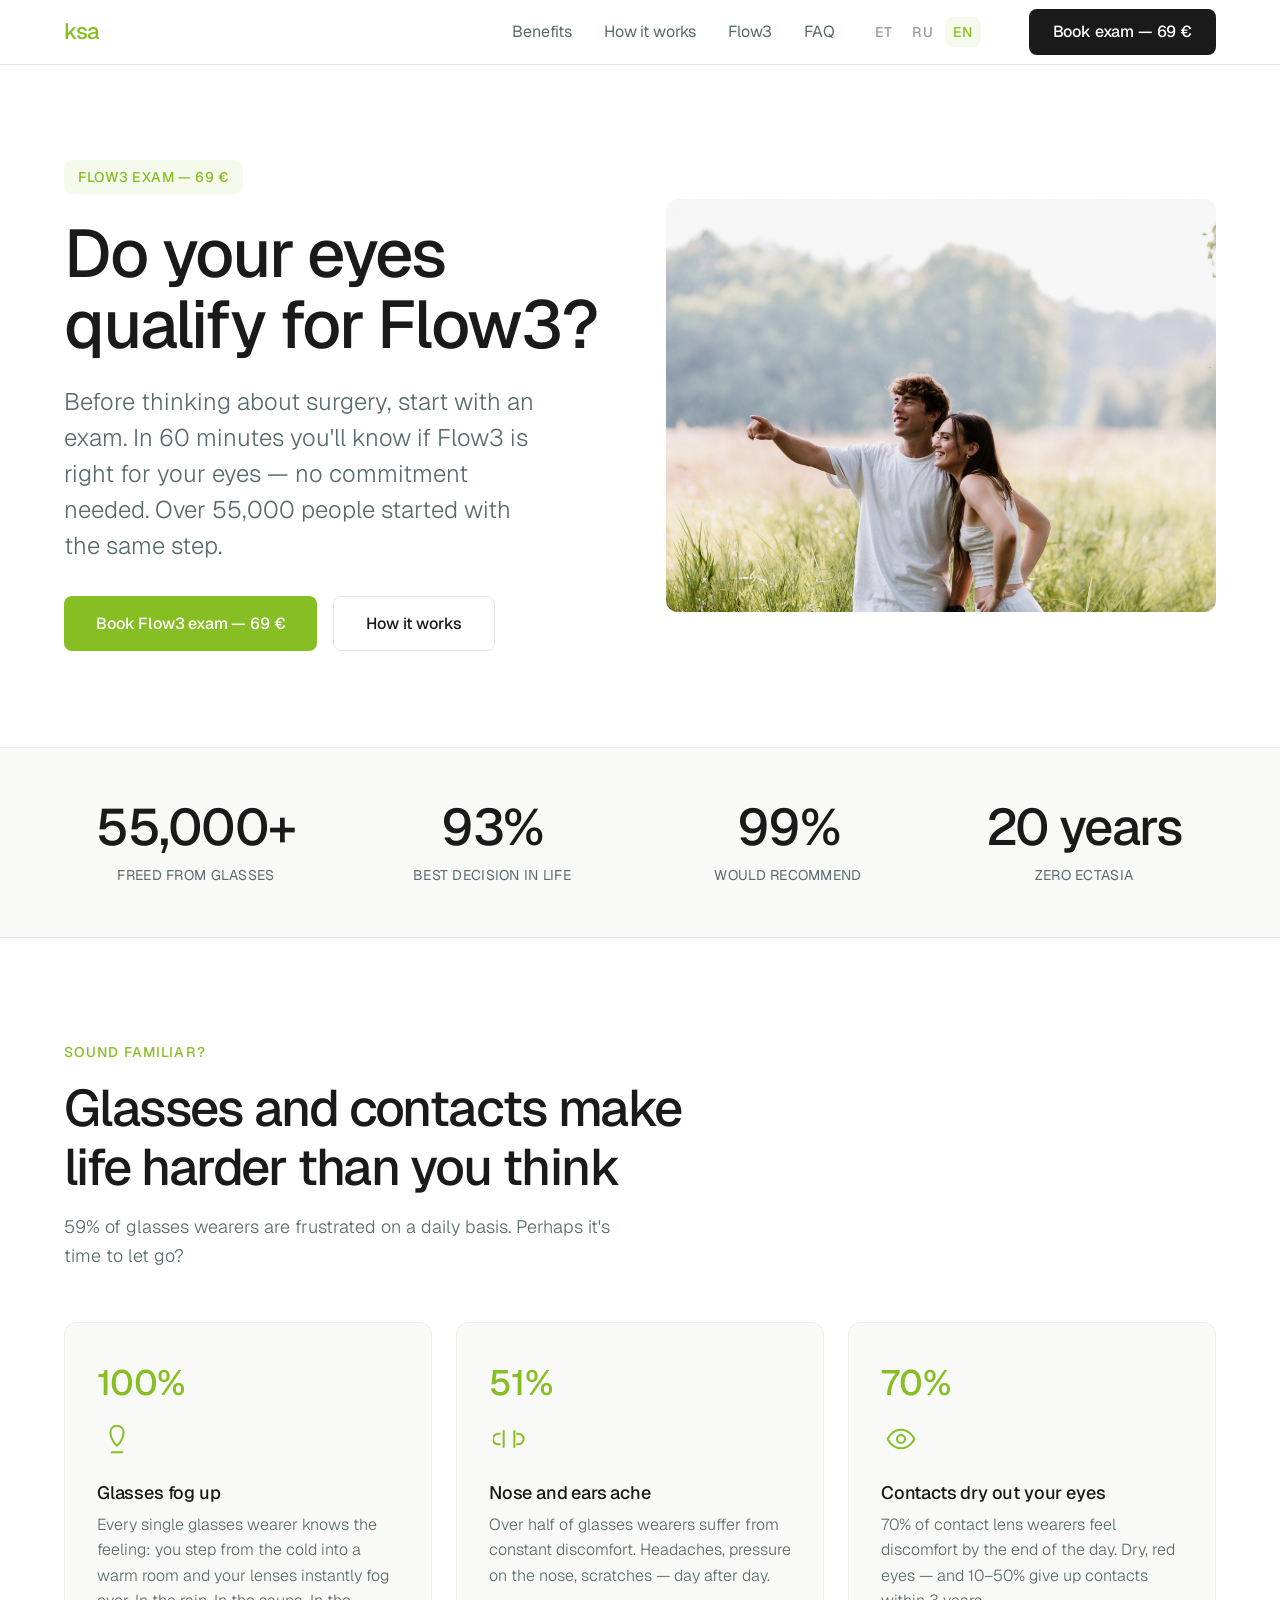
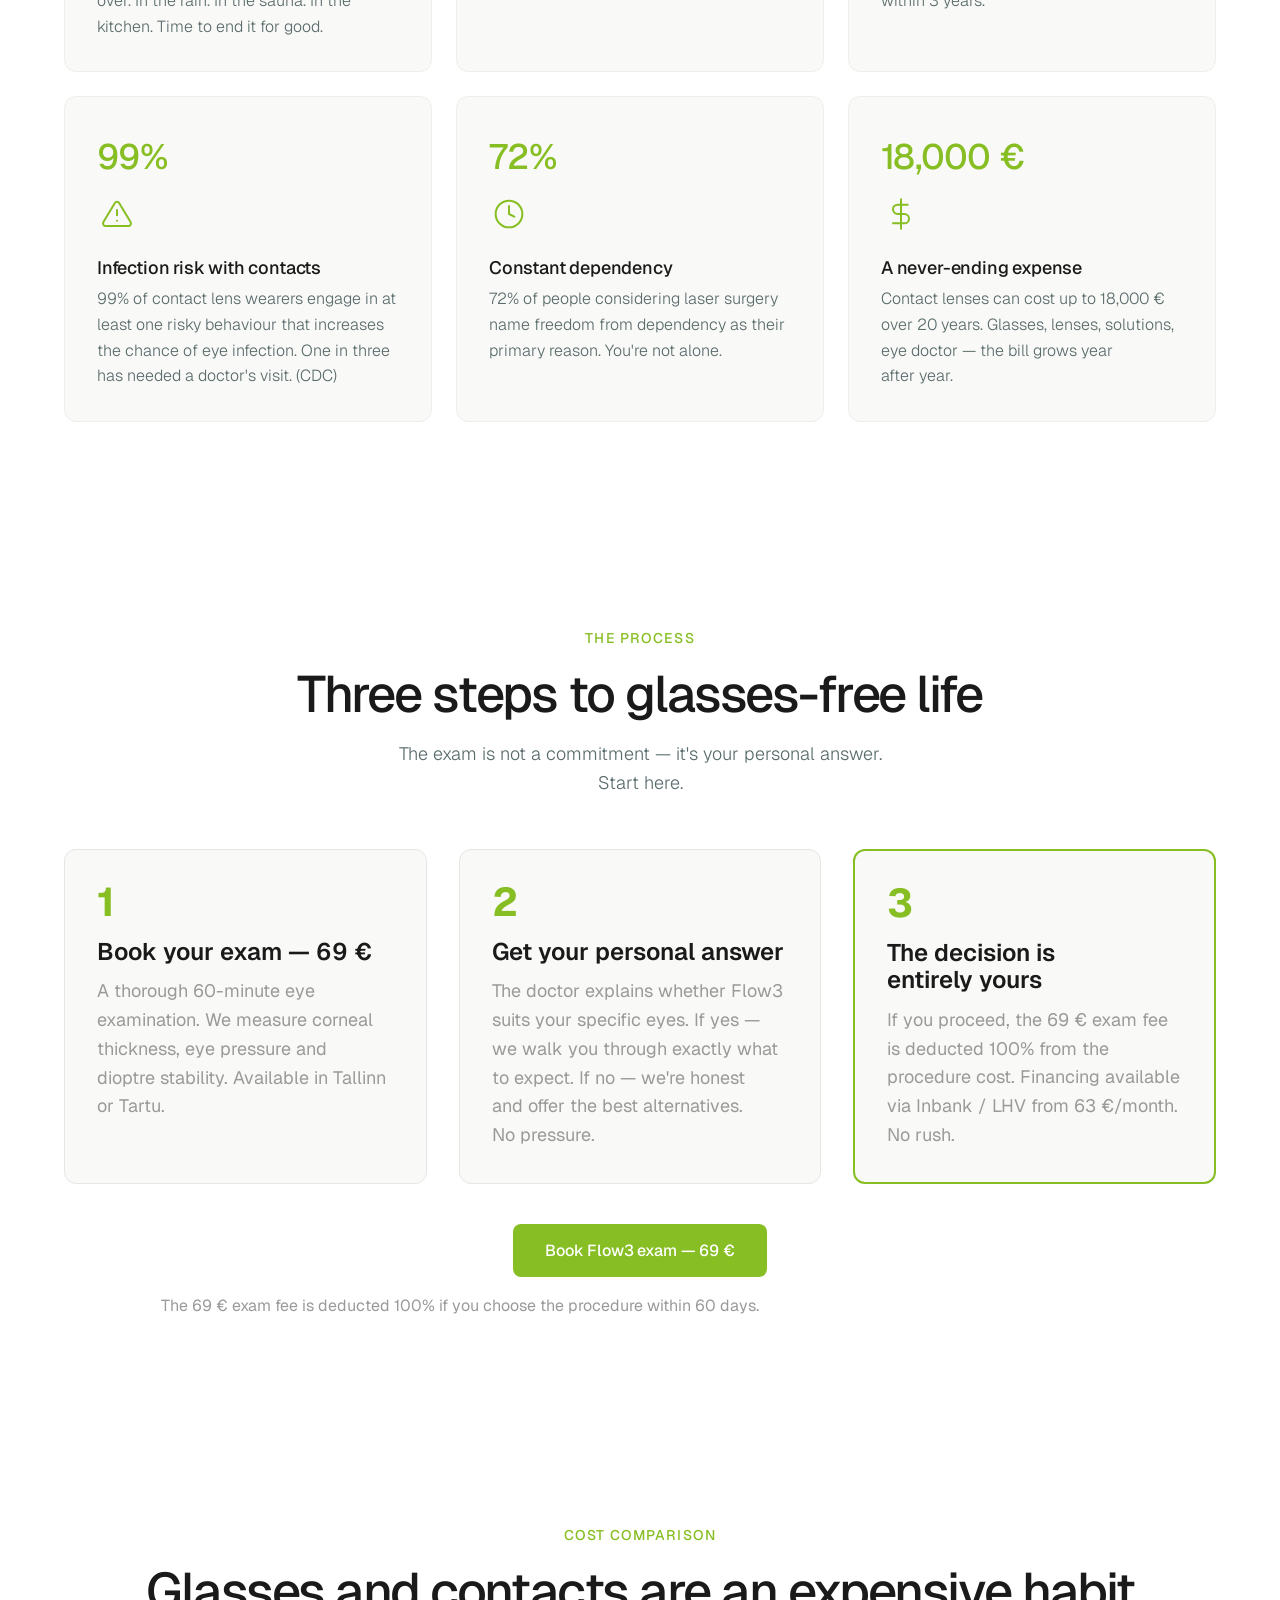
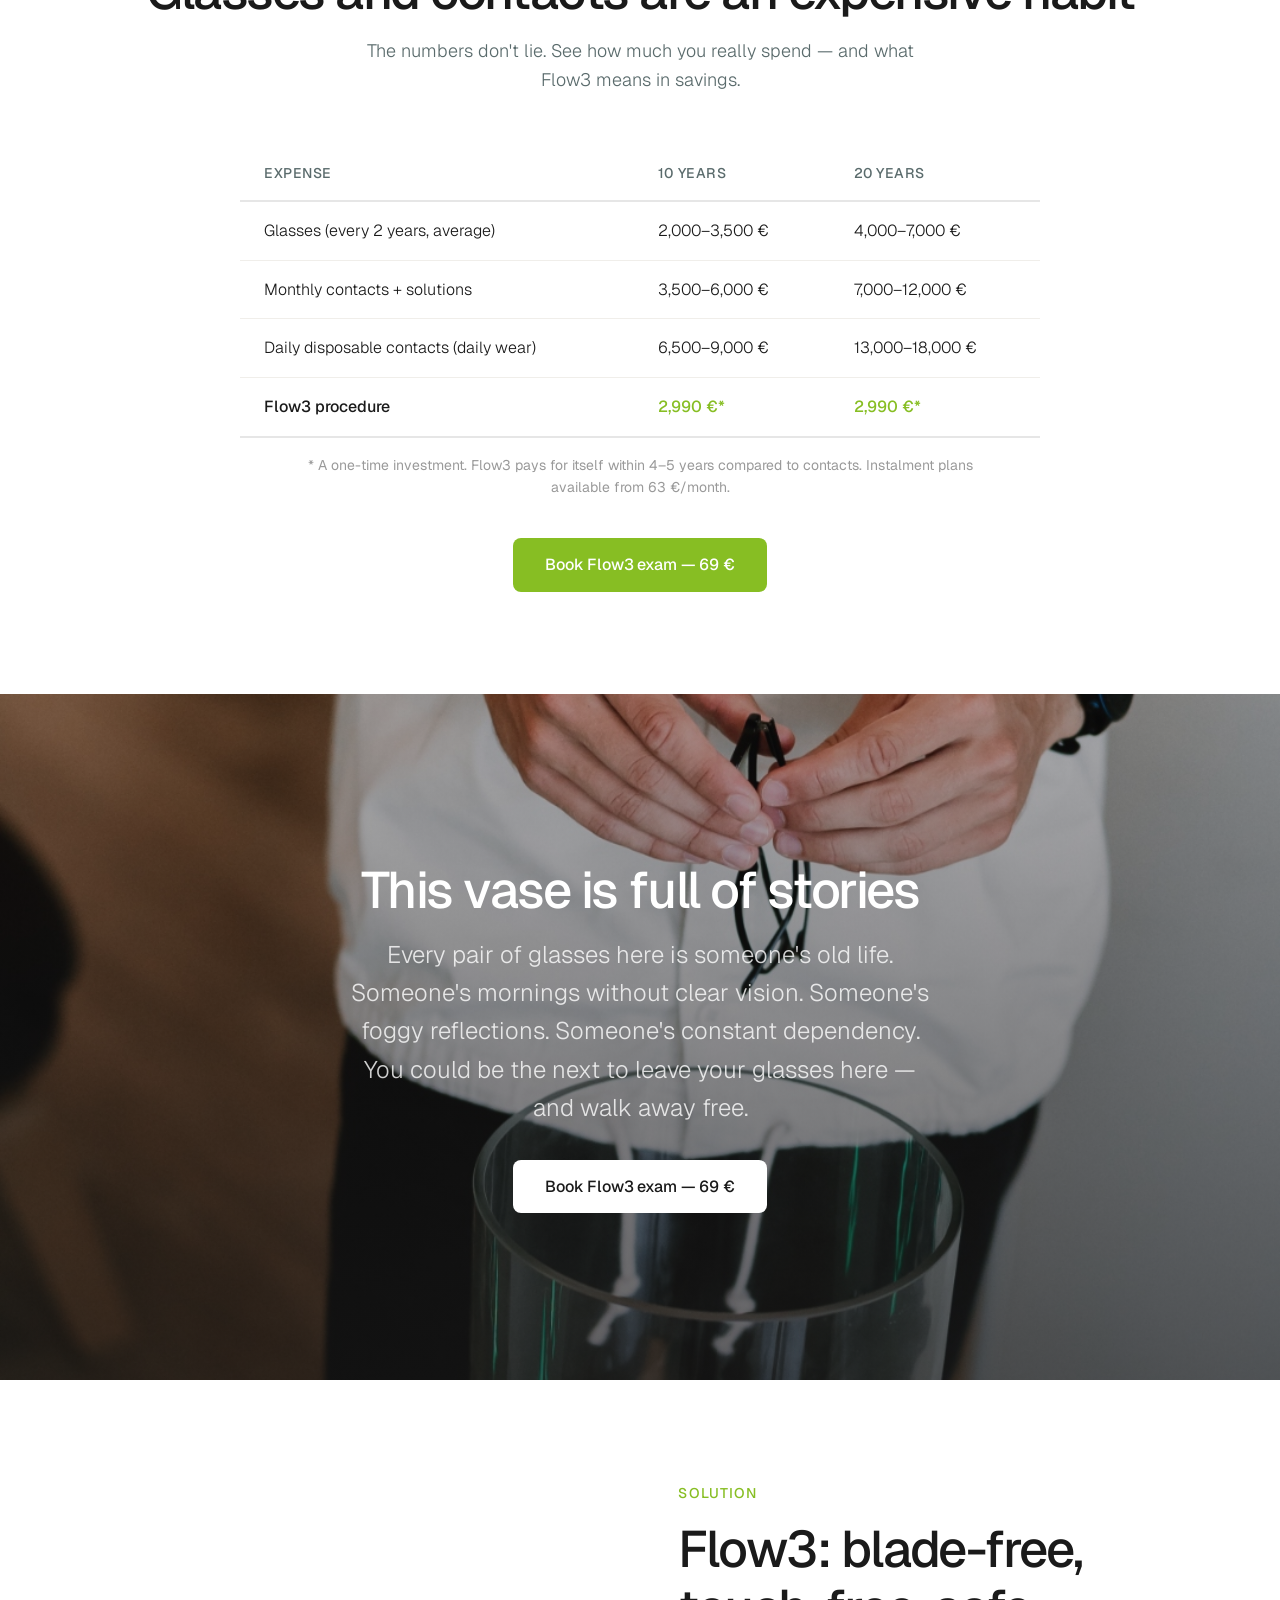
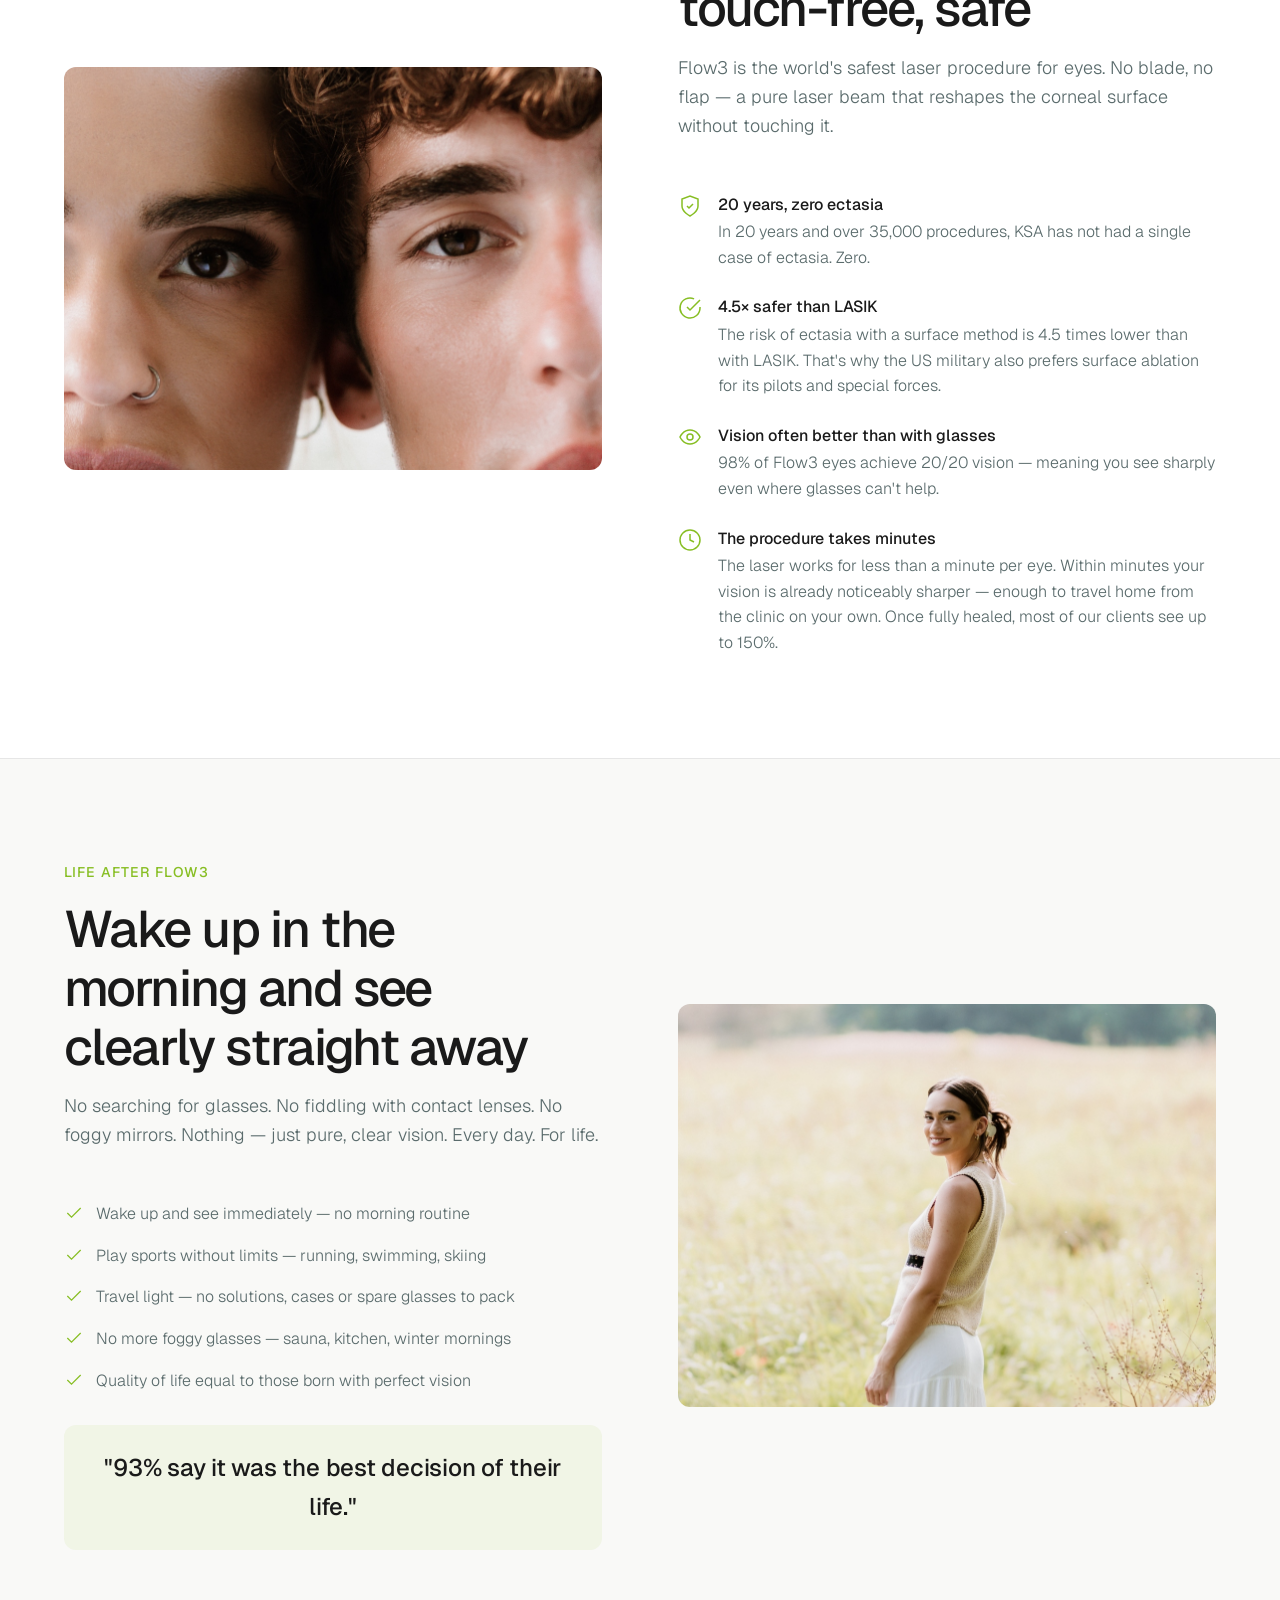
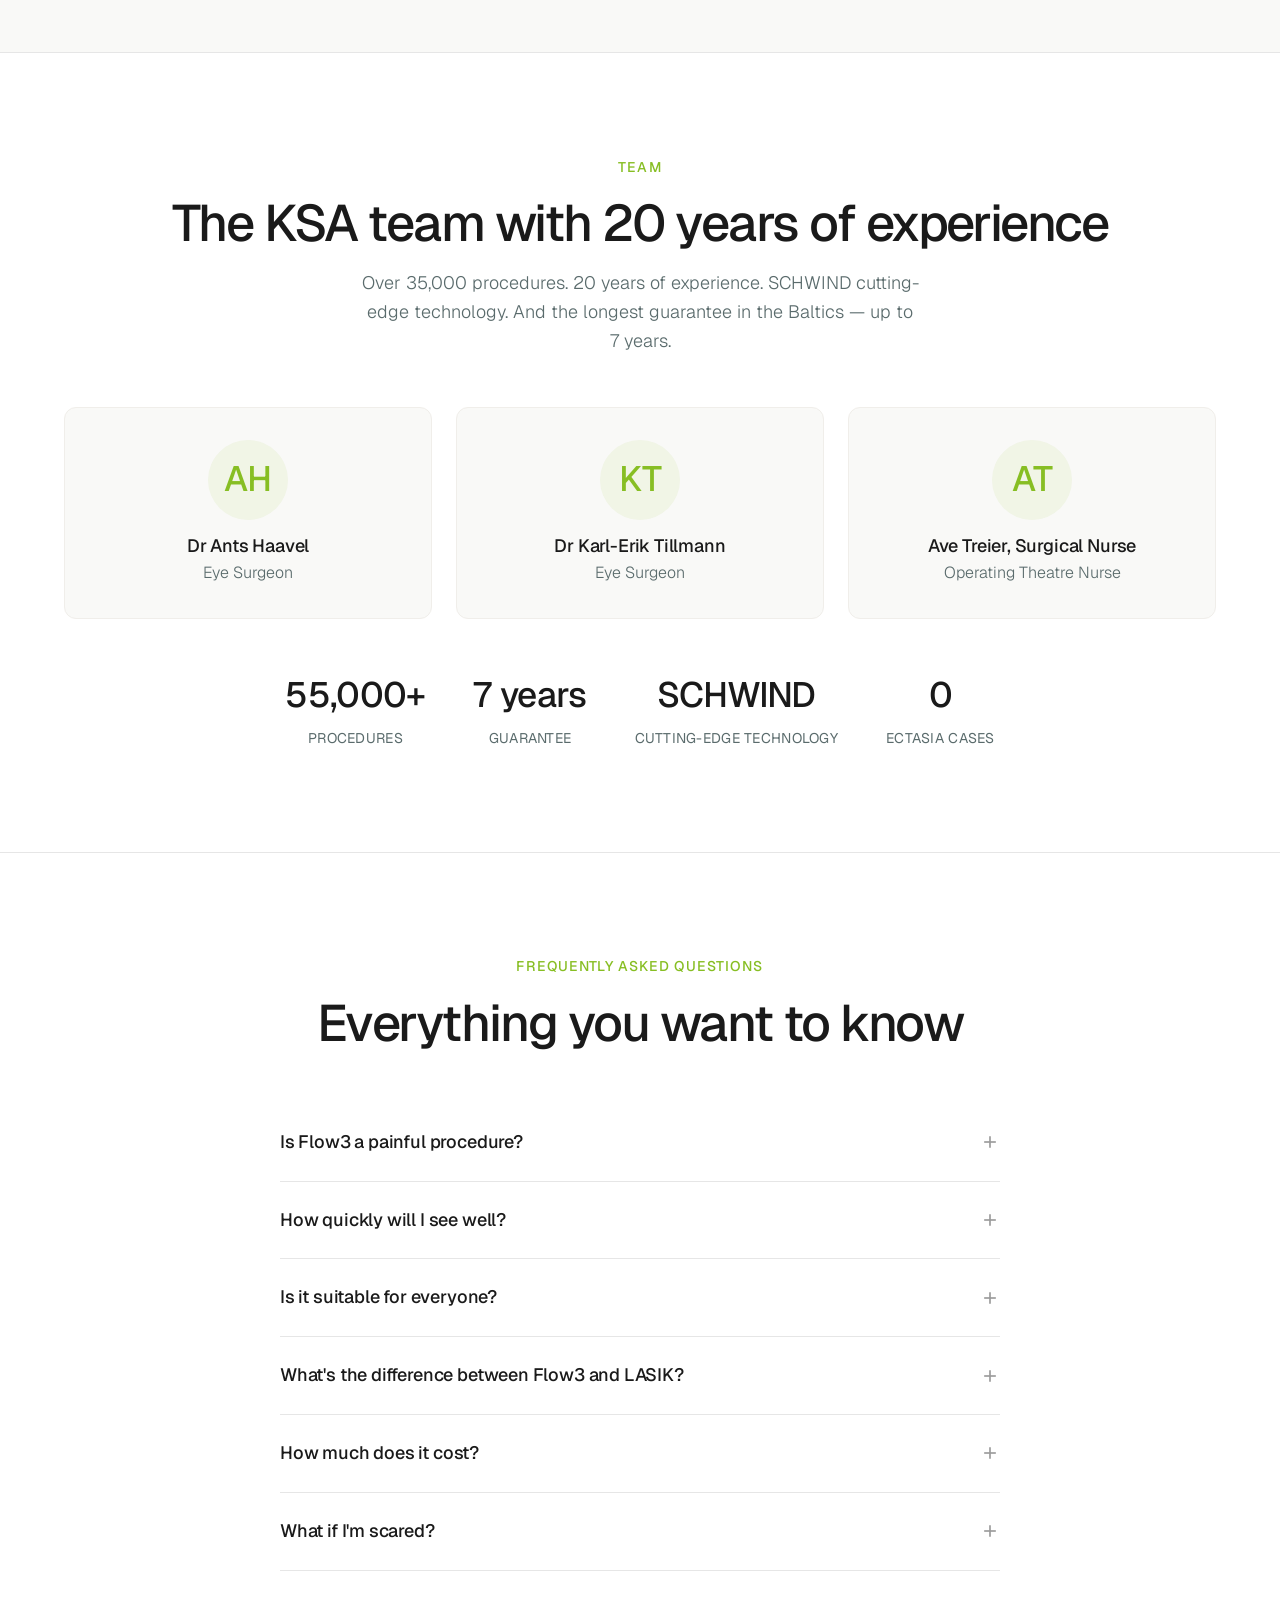
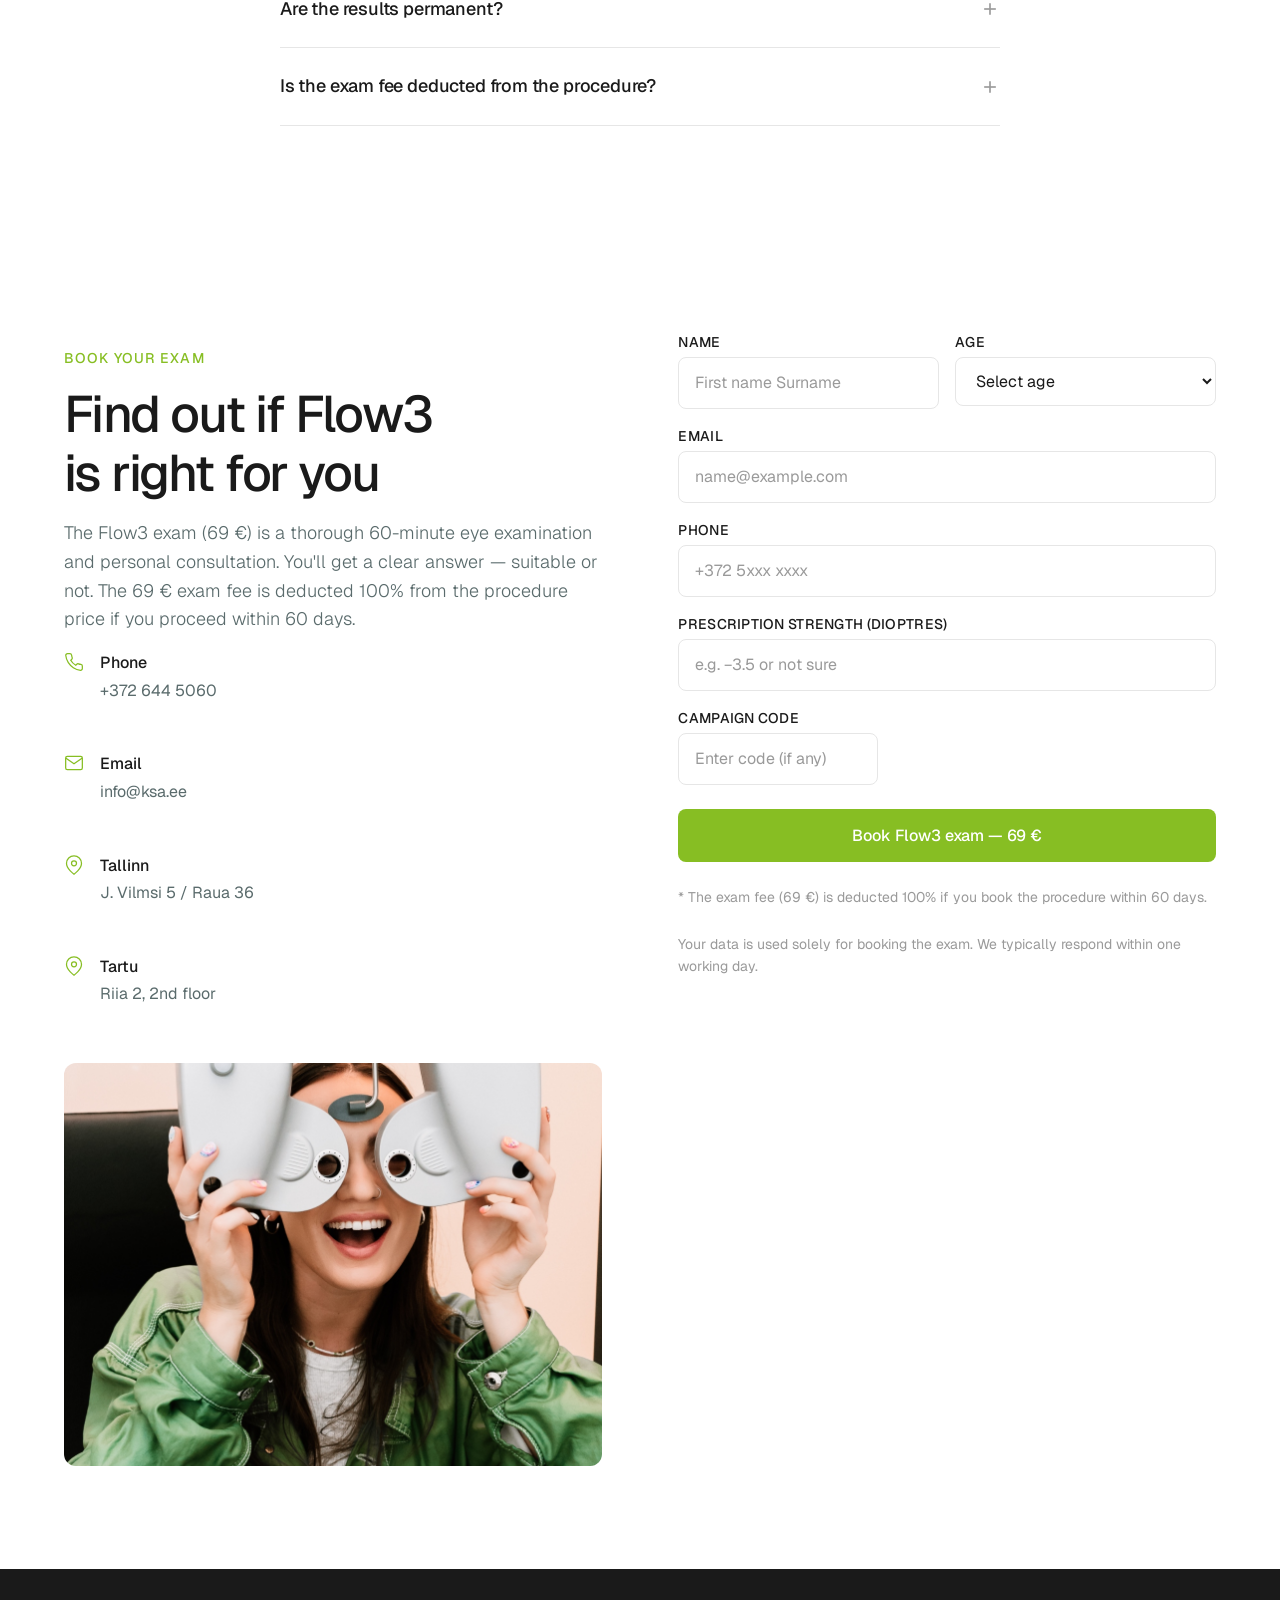
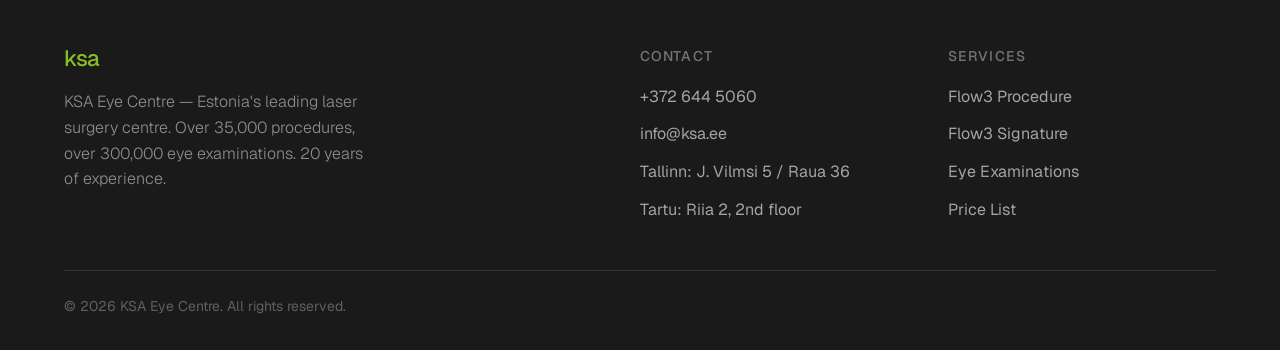
==== commit 4d56c022: "Redesign glasses LP for exam-focused funnel (ET/RU/EN) - New hero: qualification-focused messaging (" ====
--- a/en.html
+++ b/en.html
@@ -18,10 +18,10 @@
 </script>
 <meta charset="UTF-8">
 <meta name="viewport" content="width=device-width, initial-scale=1.0">
-<title>Why Ditch Glasses? — KSA Eye Centre | Flow3 Laser Surgery</title>
-<meta name="description" content="35,000+ people have been freed from glasses with KSA Flow3 laser surgery. Blade-free, touch-free, safe. 20 years of zero ectasia. Book an exam — 69 €.">
-<meta property="og:title" content="Why Ditch Glasses? — KSA Eye Centre | Flow3">
-<meta property="og:description" content="Glasses and contacts are an expensive habit. Flow3 — one decision, lifelong freedom. 35,000+ have already chosen. Book an exam — 69 €.">
+<title>Do Your Eyes Qualify for Flow3? — KSA Eye Centre | Exam 69 €</title>
+<meta name="description" content="Book a 60-minute Flow3 exam and find out if laser surgery is right for you. 55,000+ procedures, 20 years of zero ectasia. Book your exam — 69 €.">
+<meta property="og:title" content="Do Your Eyes Qualify for Flow3? — KSA Eye Centre">
+<meta property="og:description" content="The first step is an exam, not a commitment. 60 minutes — get your personal answer. 55,000+ have already chosen. Book exam — 69 €.">
 <meta property="og:type" content="website">
 
 <link rel="preconnect" href="https://fonts.googleapis.com">
@@ -170,8 +170,8 @@
     </a>
     <nav class="header__nav" id="mainNav">
       <a href="#benefits">Benefits</a>
-      <a href="#cost">Cost</a>
-      <a href="#solution">Solution</a>
+      <a href="#how-it-works">How it works</a>
+      <a href="#solution">Flow3</a>
       <a href="#faq">FAQ</a>
       <div class="lang-switch">
         <a href="/">ET</a>
@@ -191,12 +191,12 @@
   <div class="container">
     <div class="hero__grid">
       <div class="hero__content">
-        <div class="hero__badge">Flow3 laser surgery</div>
-        <h1 class="hero__title">The world is more beautiful without glasses</h1>
-        <p class="hero__subtitle">One decision, lifelong freedom. Over 35,000 people have already been freed from glasses and contact lenses with KSA Flow3 laser surgery — blade-free, touch-free, and the safest method in Estonia.</p>
+        <div class="hero__badge">Flow3 exam — 69 €</div>
+        <h1 class="hero__title">Do your eyes qualify for Flow3?</h1>
+        <p class="hero__subtitle">Before thinking about surgery, start with an exam. In 60 minutes you'll know if Flow3 is right for your eyes — no commitment needed. Over 55,000 people started with the same step.</p>
         <div class="hero__actions">
           <a href="#book" class="btn btn--primary">Book Flow3 exam — 69 €</a>
-          <a href="#benefits" class="btn btn--outline">Learn more</a>
+          <a href="#how-it-works" class="btn btn--outline">How it works</a>
         </div>
       </div>
       <div class="hero__image">
@@ -211,7 +211,7 @@
   <div class="container">
     <div class="stats__grid">
       <div class="stats__item reveal">
-        <div class="stats__number">35,000+</div>
+        <div class="stats__number">55,000+</div>
         <div class="stats__label">freed from glasses</div>
       </div>
       <div class="stats__item reveal">
@@ -295,7 +295,39 @@
   </div>
 </section>
 
-<!-- ===== 4. COST COMPARISON ===== -->
+<!-- ===== 4. HOW IT WORKS ===== -->
+<section class="how-it-works" id="how-it-works">
+  <div class="container">
+    <div class="section__label" style="text-align:center;">The process</div>
+    <h2 class="section__title" style="text-align:center;">Three steps to glasses-free life</h2>
+    <p class="section__subtitle" style="text-align:center;margin-left:auto;margin-right:auto;margin-bottom:clamp(var(--space-10),4vw,var(--space-16));">The exam is not a commitment — it's your personal answer. Start here.</p>
+
+    <div class="steps__grid" style="display:grid;grid-template-columns:repeat(auto-fit,minmax(260px,1fr));gap:var(--space-8);margin-bottom:var(--space-10);">
+      <div class="step-card reveal" style="background:var(--color-surface);border:1px solid var(--color-border);border-radius:var(--radius-lg);padding:var(--space-8);">
+        <div style="font-size:2.5rem;font-weight:700;color:var(--color-accent);margin-bottom:var(--space-4);line-height:1;">1</div>
+        <h3 style="font-size:var(--text-lg);font-weight:600;margin-bottom:var(--space-3);">Book your exam — 69 €</h3>
+        <p style="color:var(--color-text-muted);line-height:1.6;">A thorough 60-minute eye examination. We measure corneal thickness, eye pressure and dioptre stability. Available in Tallinn or Tartu.</p>
+      </div>
+      <div class="step-card reveal" style="background:var(--color-surface);border:1px solid var(--color-border);border-radius:var(--radius-lg);padding:var(--space-8);">
+        <div style="font-size:2.5rem;font-weight:700;color:var(--color-accent);margin-bottom:var(--space-4);line-height:1;">2</div>
+        <h3 style="font-size:var(--text-lg);font-weight:600;margin-bottom:var(--space-3);">Get your personal answer</h3>
+        <p style="color:var(--color-text-muted);line-height:1.6;">The doctor explains whether Flow3 suits your specific eyes. If yes — we walk you through exactly what to expect. If no — we're honest and offer the best alternatives. No pressure.</p>
+      </div>
+      <div class="step-card reveal" style="background:var(--color-surface);border:2px solid var(--color-accent);border-radius:var(--radius-lg);padding:var(--space-8);">
+        <div style="font-size:2.5rem;font-weight:700;color:var(--color-accent);margin-bottom:var(--space-4);line-height:1;">3</div>
+        <h3 style="font-size:var(--text-lg);font-weight:600;margin-bottom:var(--space-3);">The decision is entirely yours</h3>
+        <p style="color:var(--color-text-muted);line-height:1.6;">If you proceed, the 69 € exam fee is deducted 100% from the procedure cost. Financing available via Inbank / LHV from 63 €/month. No rush.</p>
+      </div>
+    </div>
+
+    <div style="text-align:center;">
+      <a href="#book" class="btn btn--primary">Book Flow3 exam — 69 €</a>
+      <p style="margin-top:var(--space-4);font-size:var(--text-sm);color:var(--color-text-muted);">The 69 € exam fee is deducted 100% if you choose the procedure within 60 days.</p>
+    </div>
+  </div>
+</section>
+
+<!-- ===== 5. COST COMPARISON ===== -->
 <section class="comparison" id="cost">
   <div class="container">
     <div class="section__label" style="text-align:center;">Cost comparison</div>
@@ -469,7 +501,7 @@
 
     <div class="team__trust reveal">
       <div class="team__trust-item">
-        <div class="team__trust-number">35,000+</div>
+        <div class="team__trust-number">55,000+</div>
         <div class="team__trust-label">procedures</div>
       </div>
       <div class="team__trust-item">
@@ -567,9 +599,9 @@
   <div class="container">
     <div class="contact__grid">
       <div class="contact__info">
-        <div class="section__label">Book an appointment</div>
-        <h2 class="section__title">Your first step towards life without glasses</h2>
-        <p class="section__subtitle" style="margin-bottom:var(--space-4);">The Flow3 exam (69 €) is a thorough 60-minute eye examination and consultation. The exam fee is deducted 100% from the procedure price.</p>
+        <div class="section__label">Book your exam</div>
+        <h2 class="section__title">Find out if Flow3 is right for you</h2>
+        <p class="section__subtitle" style="margin-bottom:var(--space-4);">The Flow3 exam (69 €) is a thorough 60-minute eye examination and personal consultation. You'll get a clear answer — suitable or not. The 69 € exam fee is deducted 100% from the procedure price if you proceed within 60 days.</p>
 
         <div style="display:flex;flex-direction:column;gap:var(--space-6);margin-top:var(--space-4);">
           <div class="contact__detail">
@@ -805,7 +837,7 @@
       form.style.display = 'none';
       document.getElementById('formSuccess').classList.add('active');
       // Fire Google Ads conversion event
-      gtag('event', 'conversion', {'send_to': 'AW-18030087653/lXXnCMHKwI8cEOWbtZVD'});
+      gtag('event', 'conversion', {'send_to': 'AW-18030087653/3TGOCJlR35IcEOWbtZVD'});
       // Fire GTM conversion event
       window.dataLayer = window.dataLayer || [];
       window.dataLayer.push({
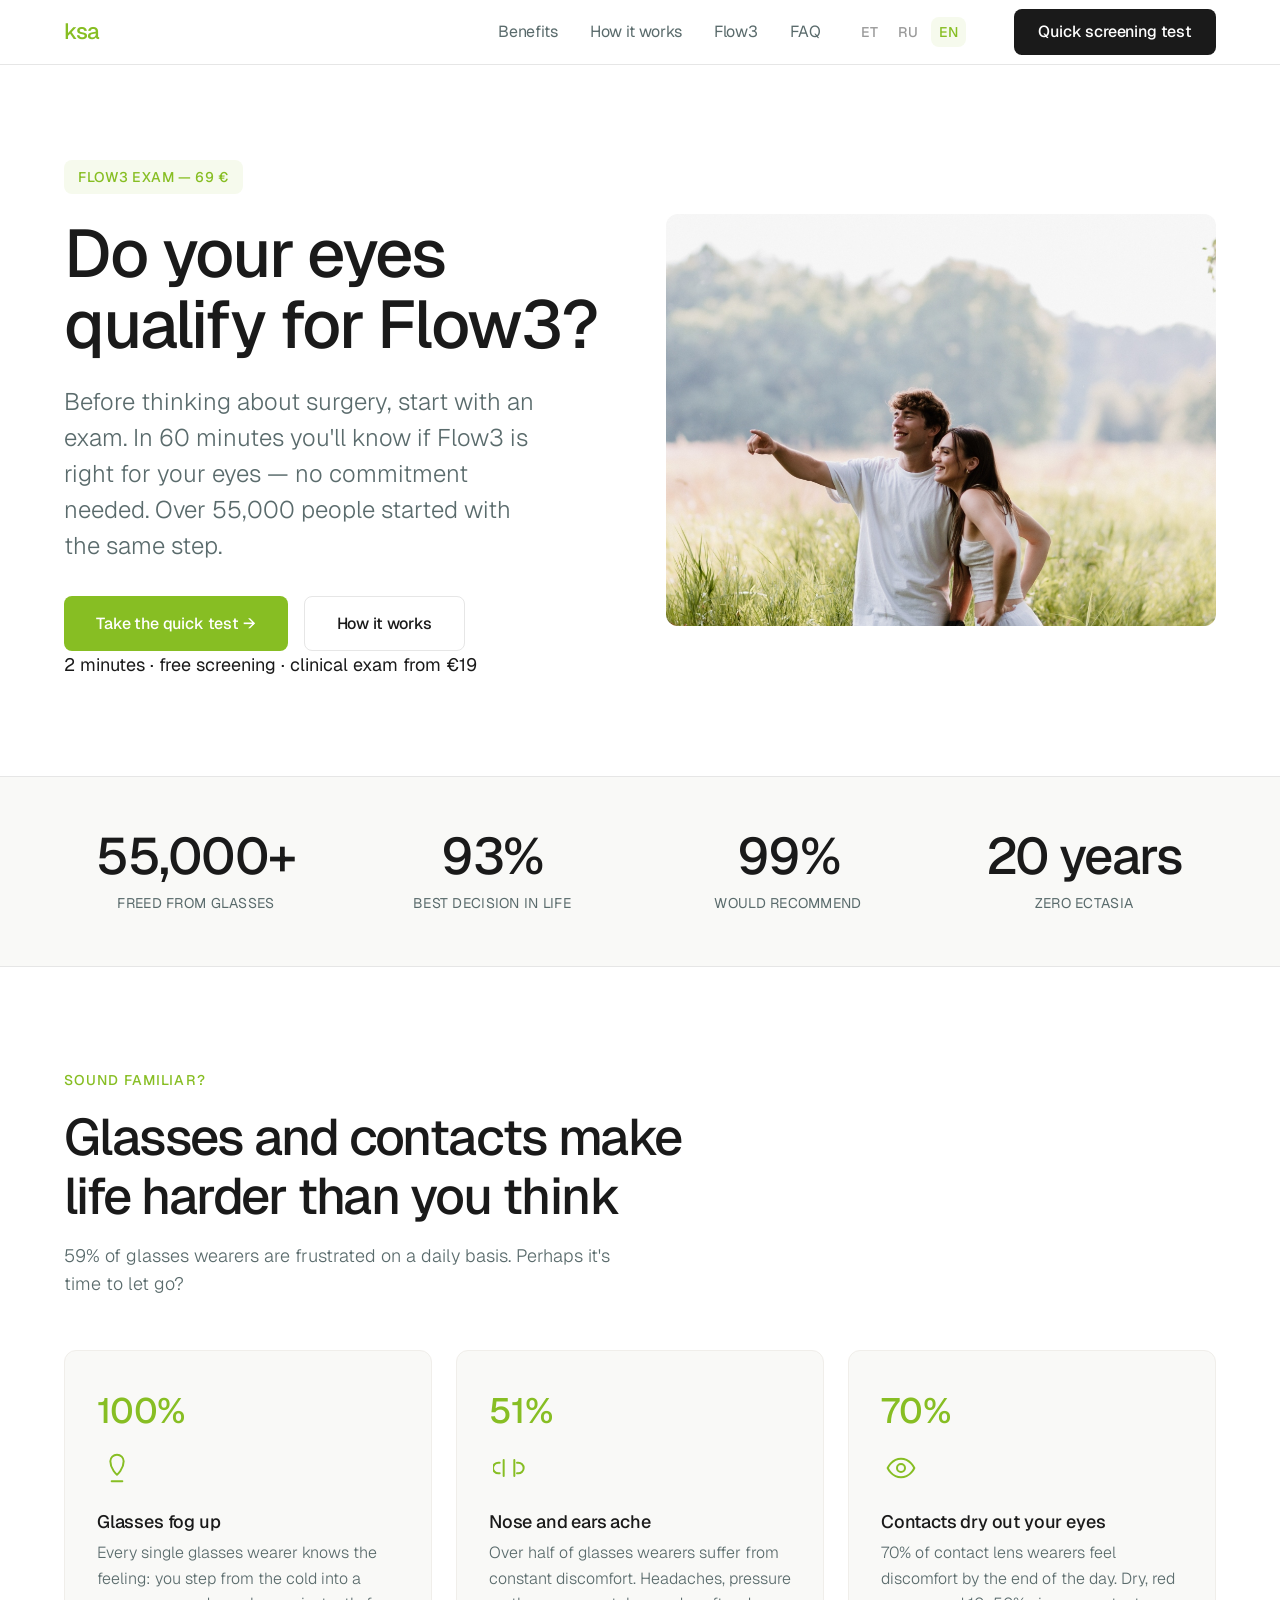
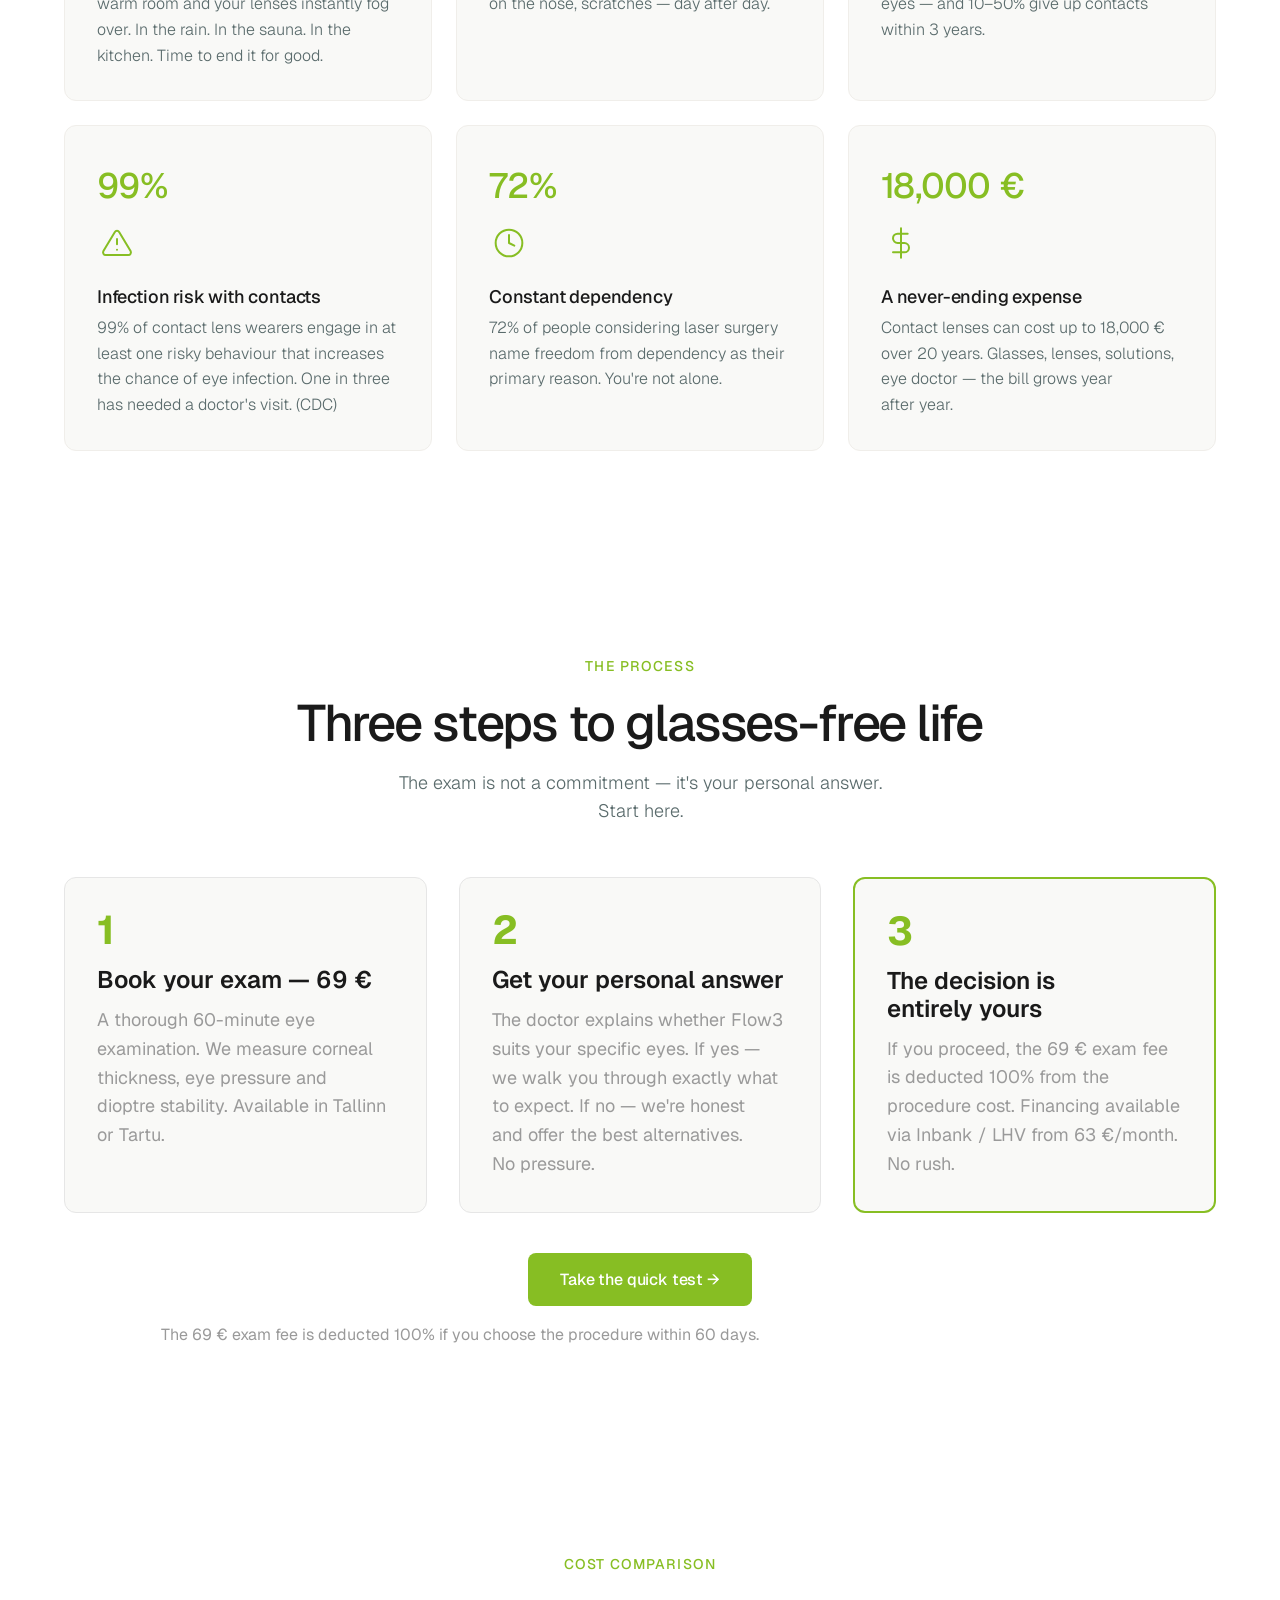
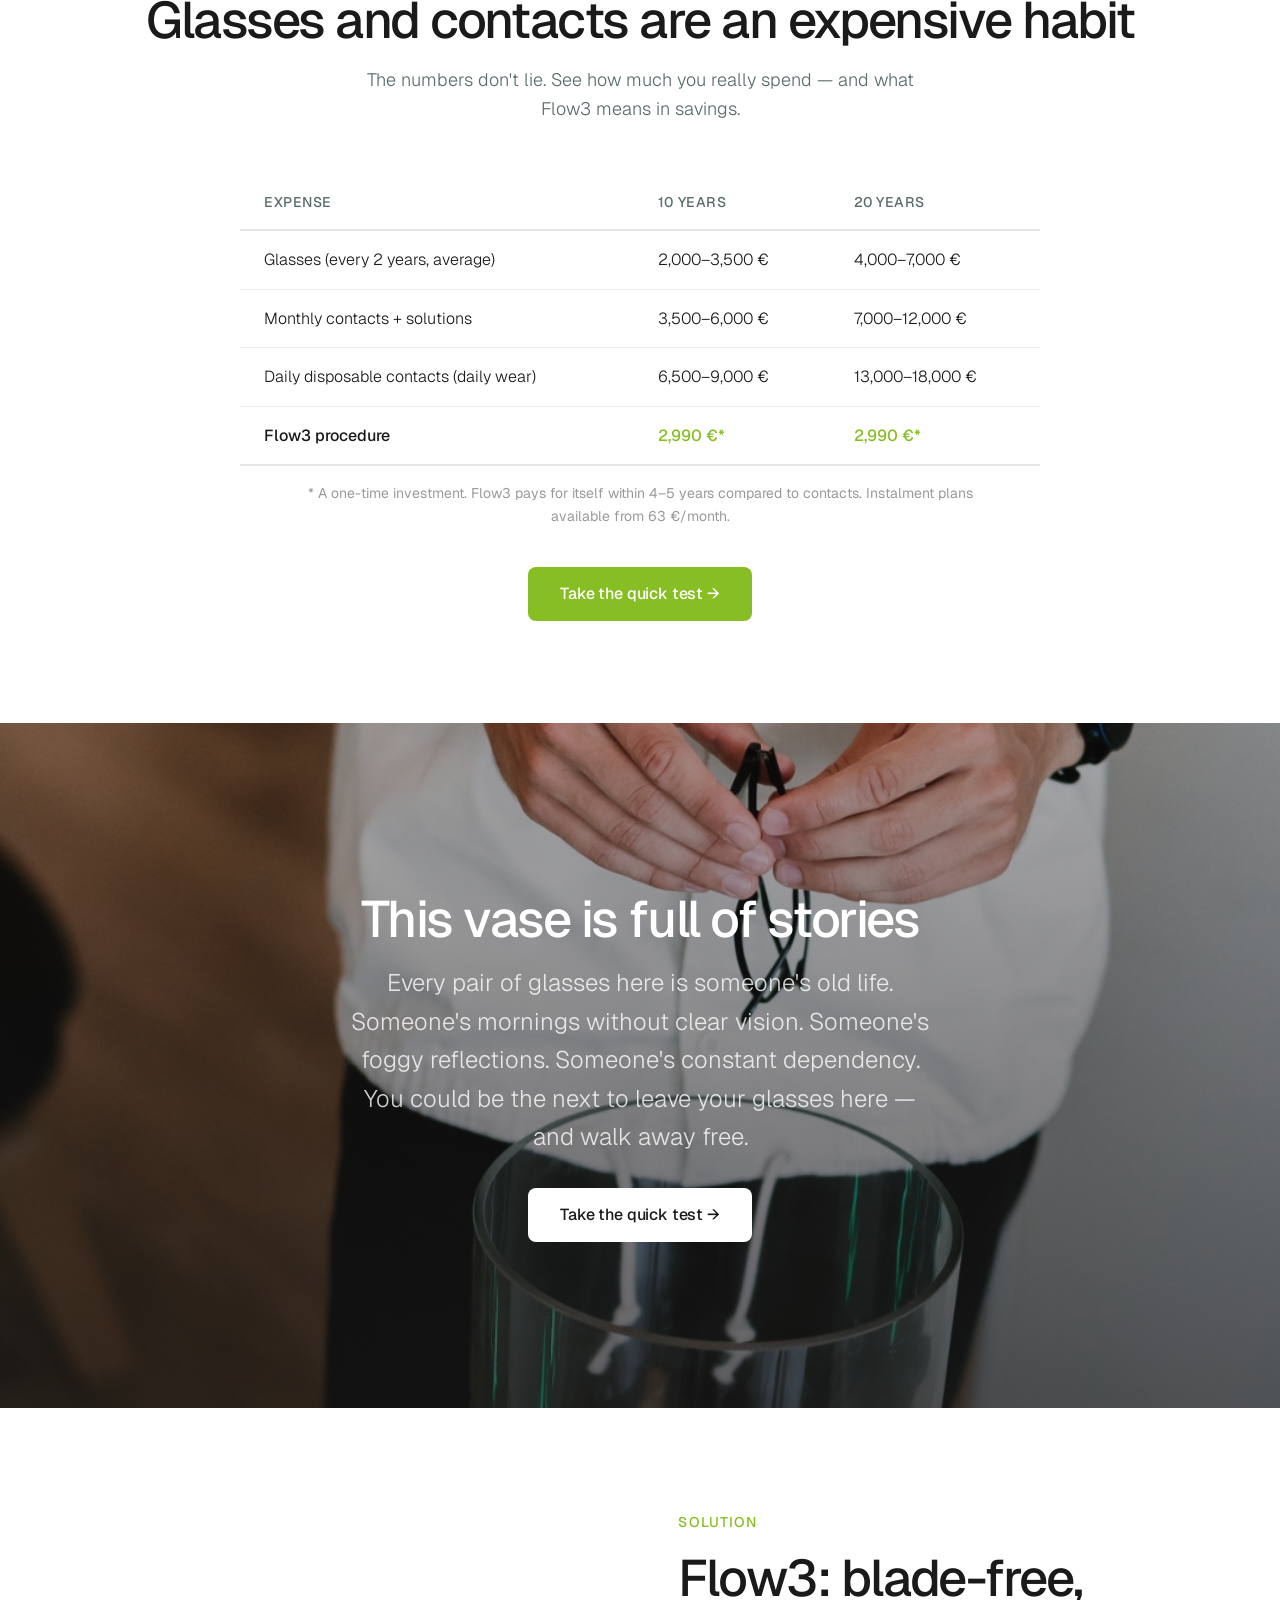
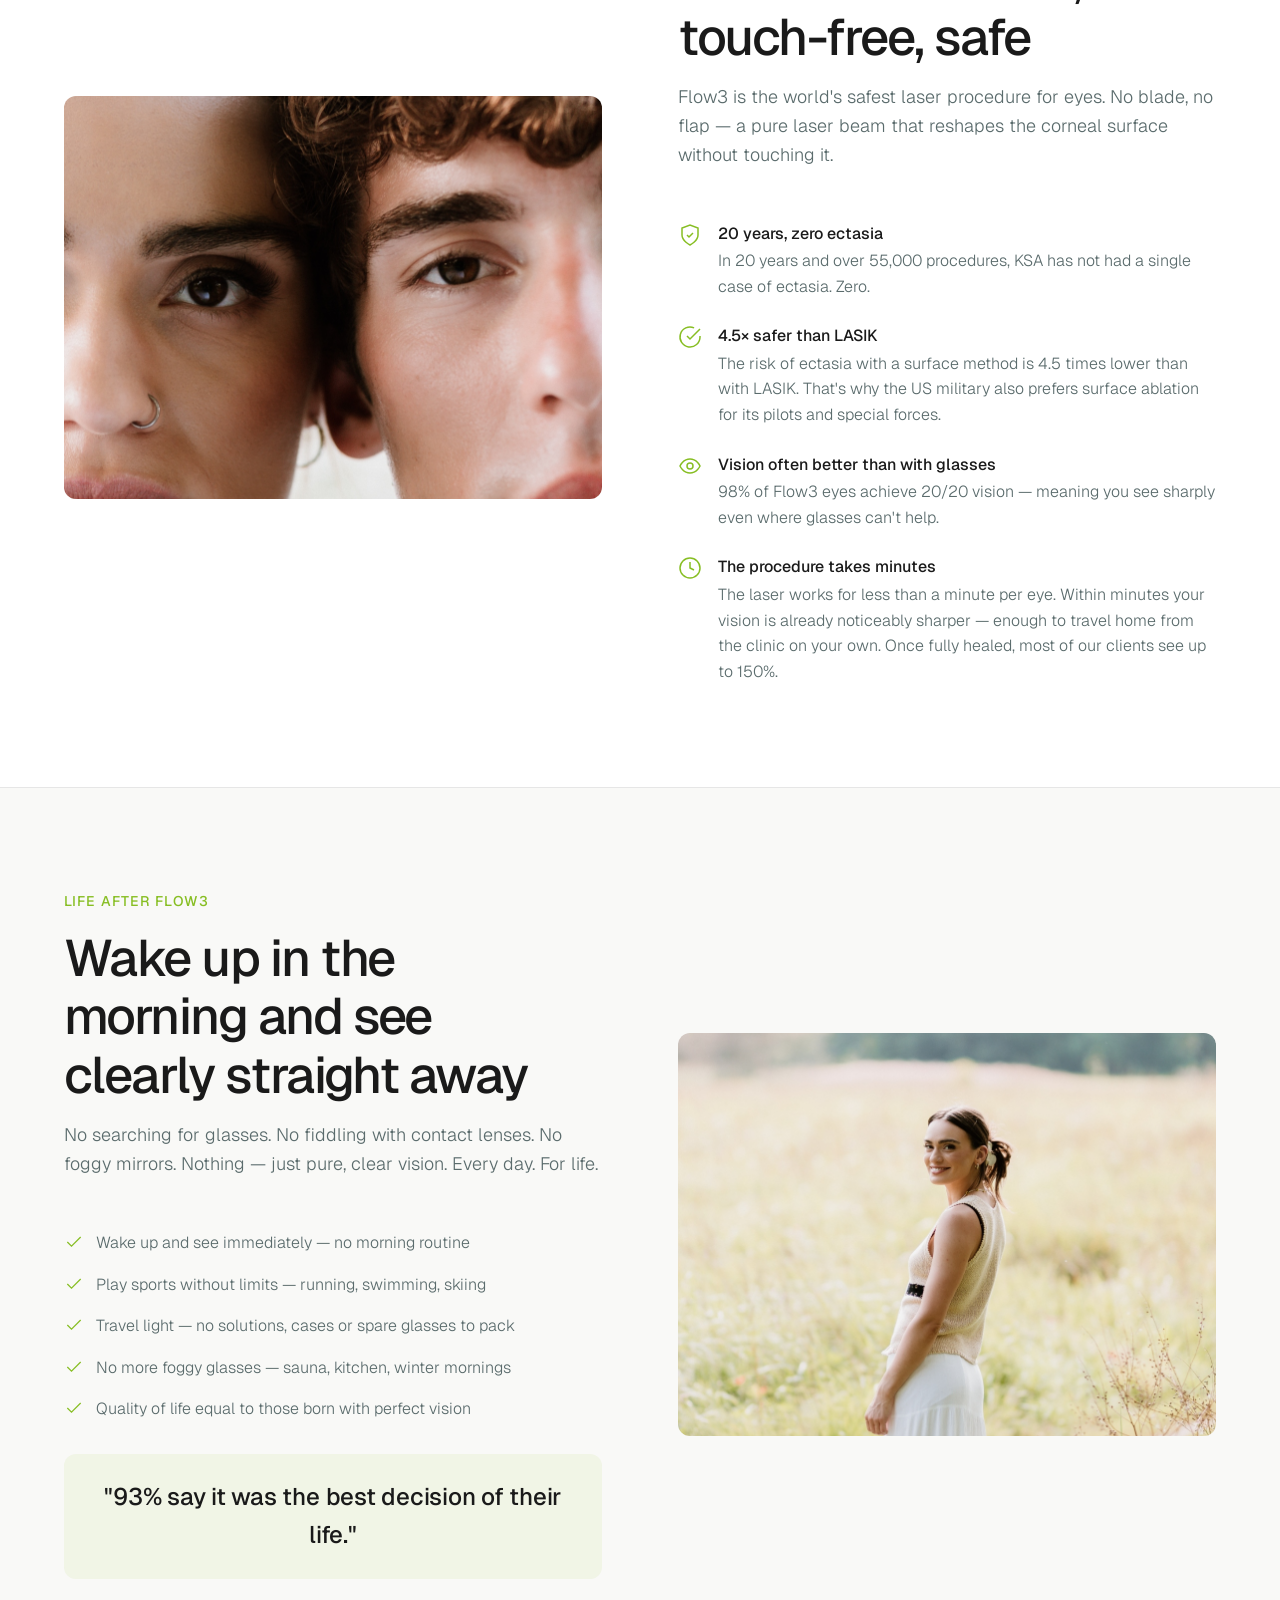
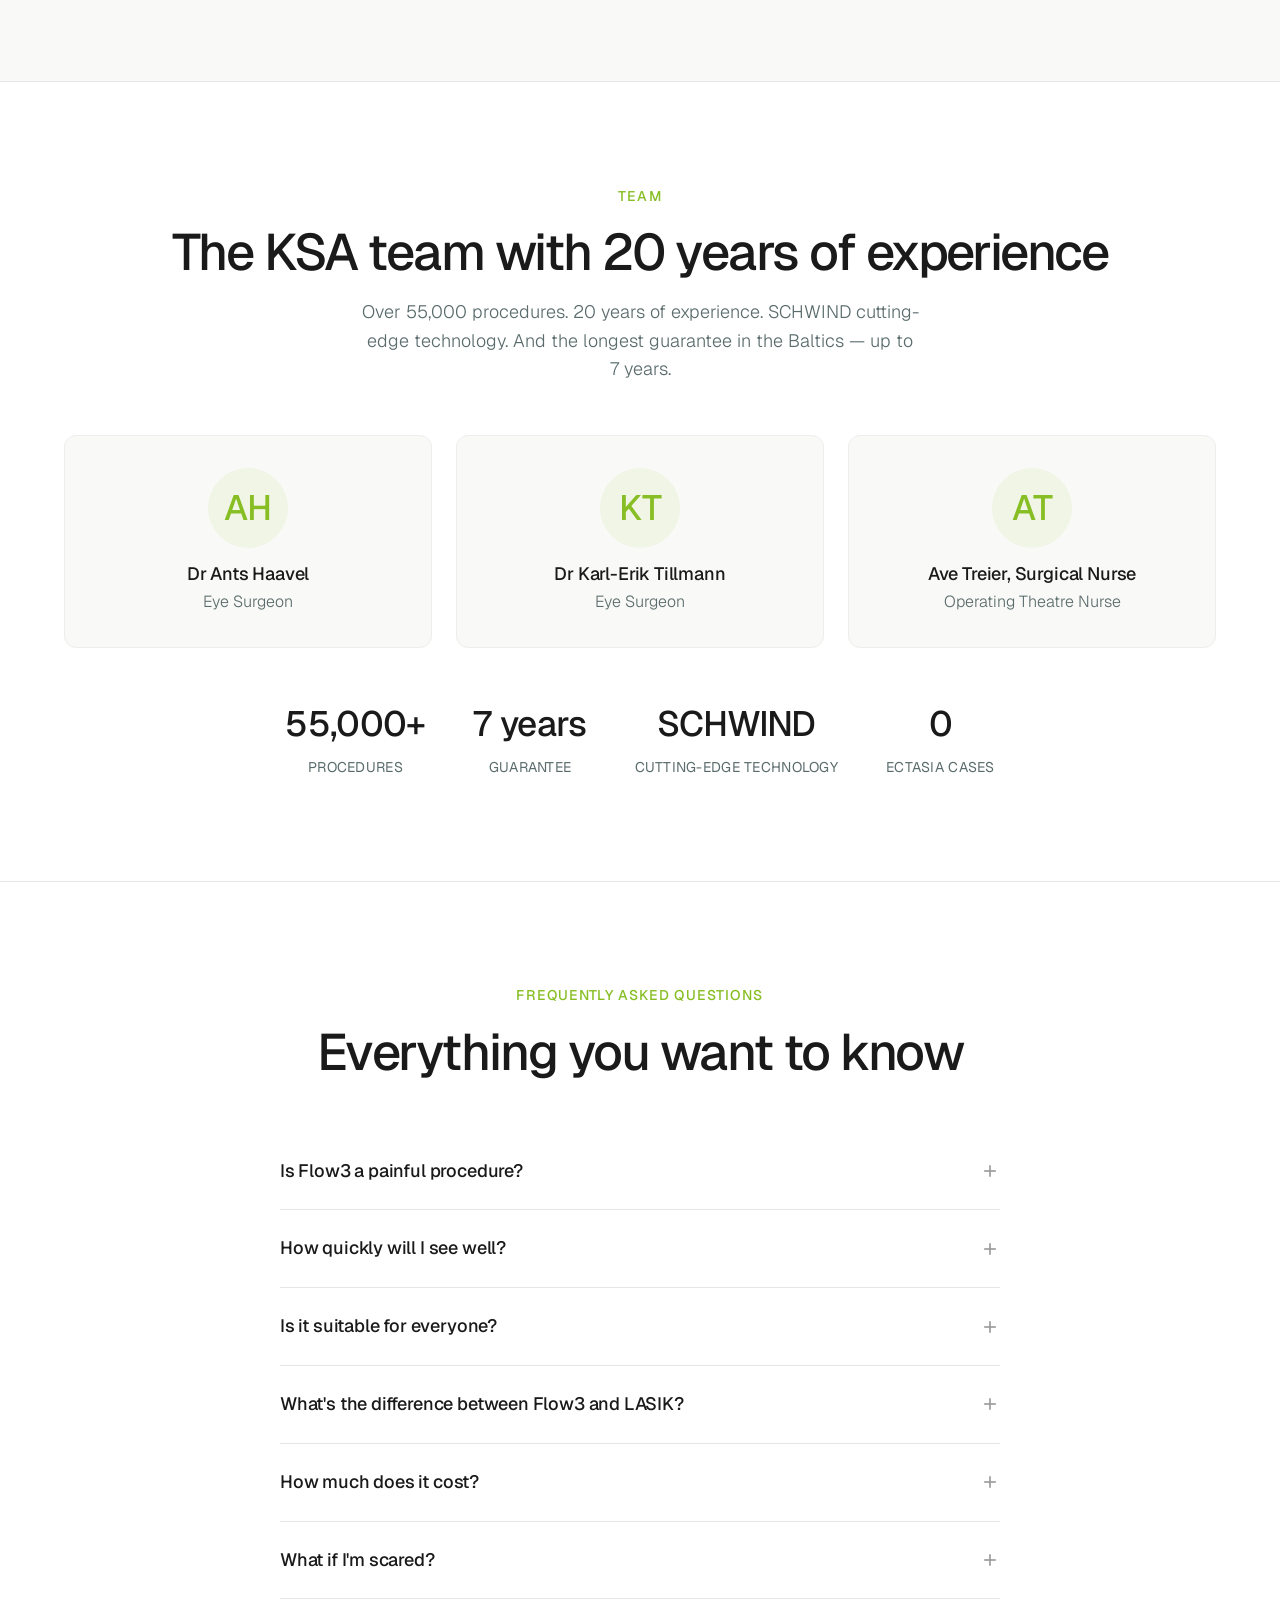
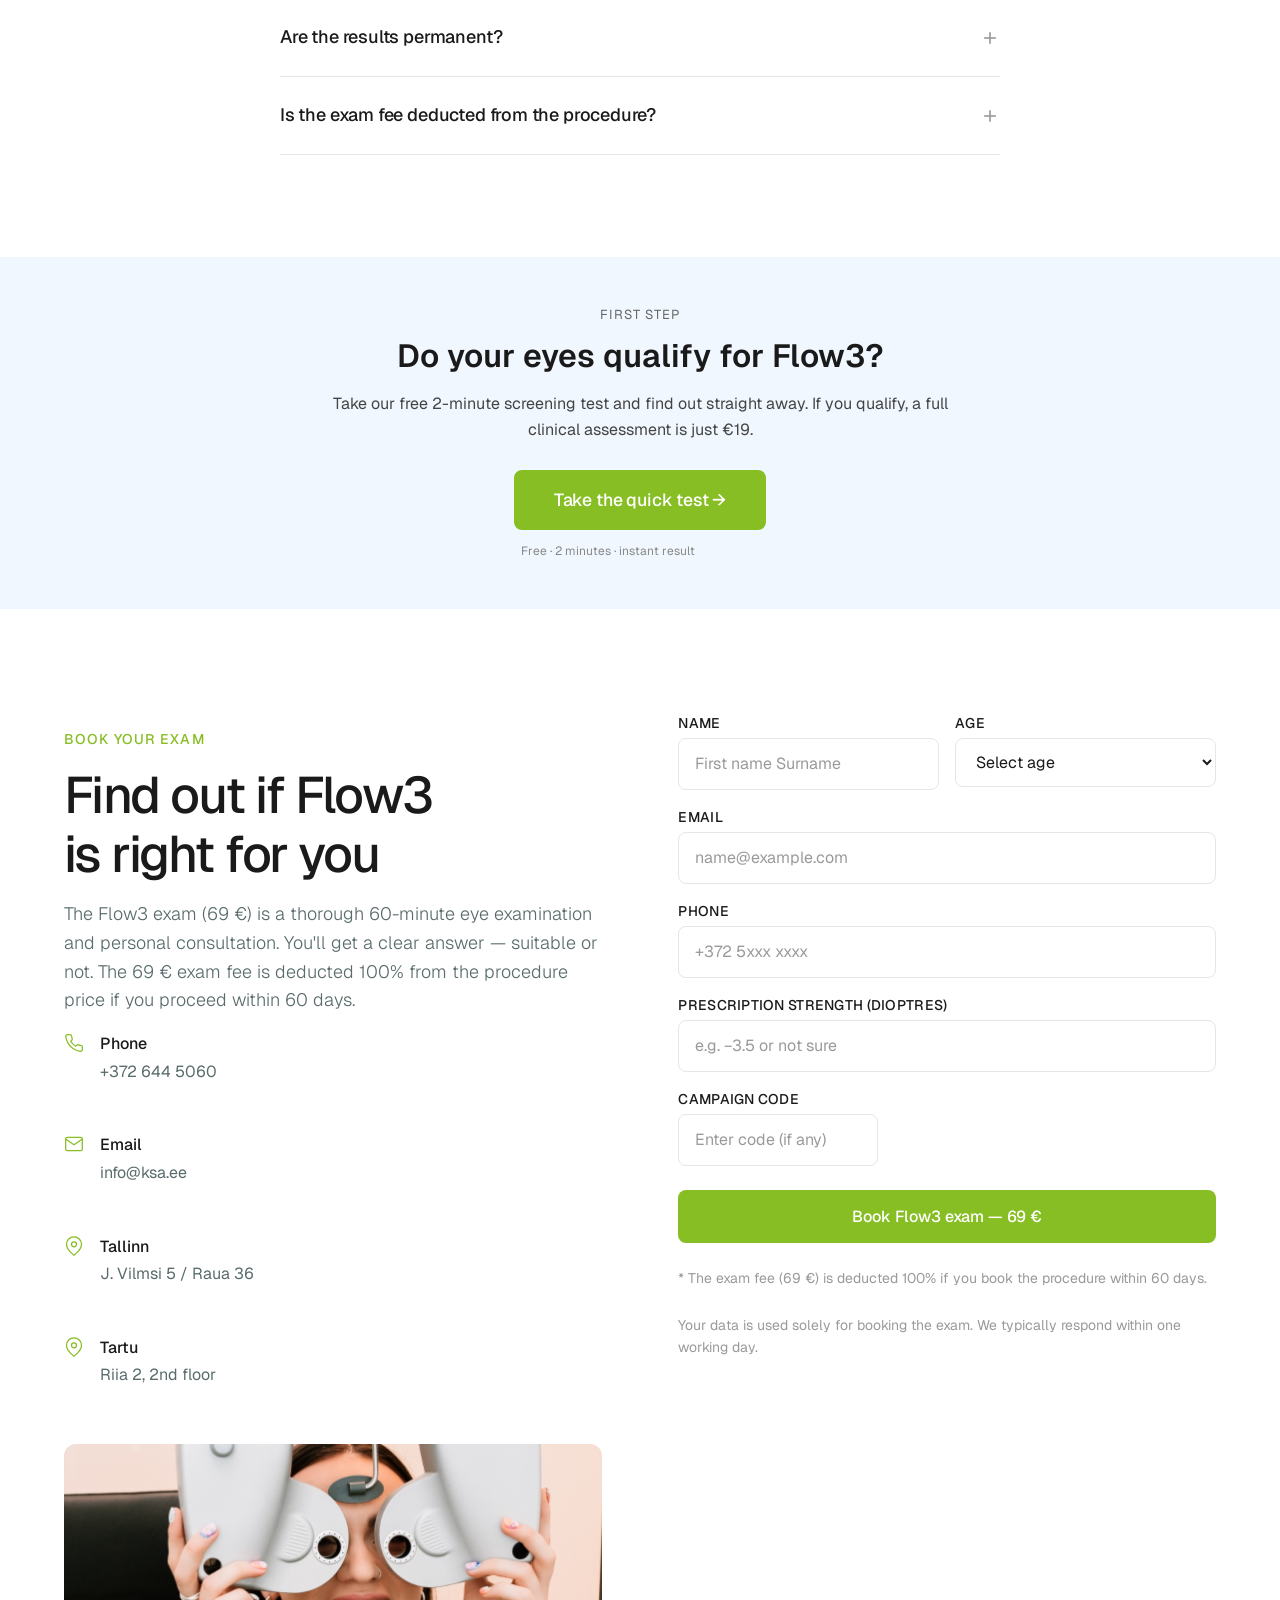
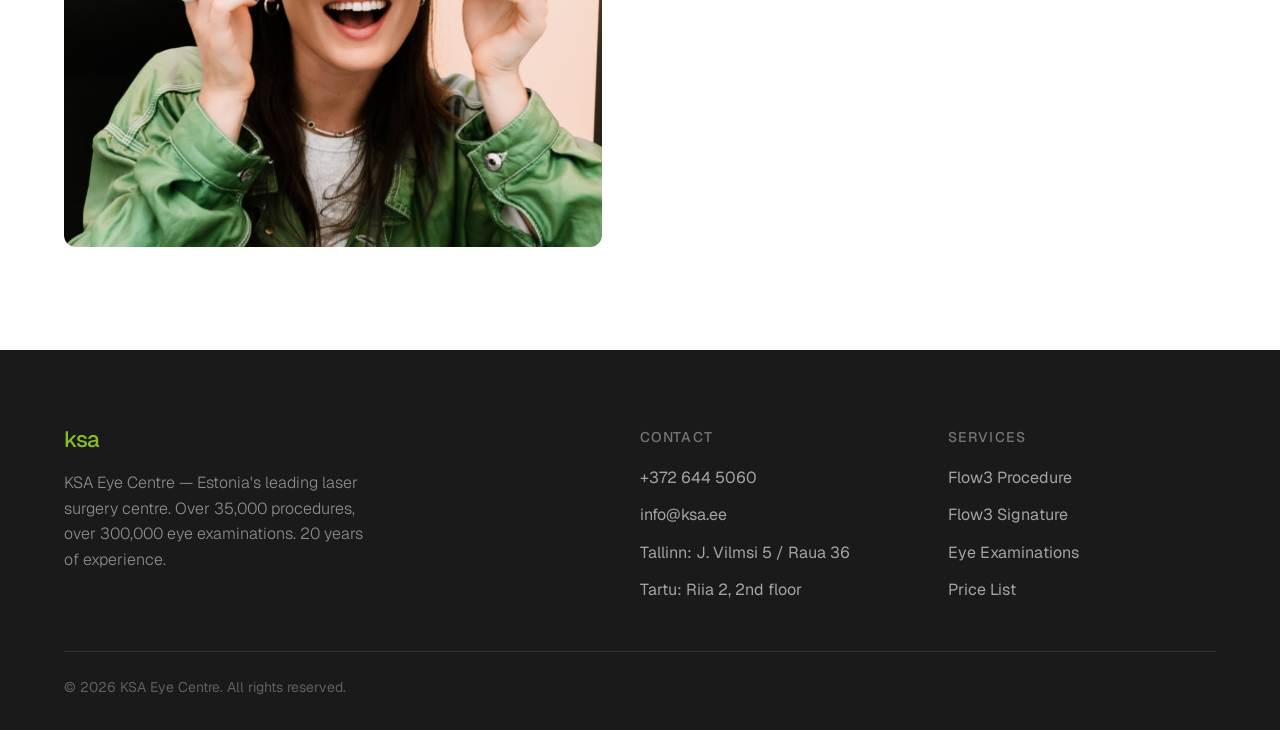
==== commit a7a58d9f: "Add kiirtest.ksa.ee CTA funnel + improve EN copy and SEO" ====
--- a/en.html
+++ b/en.html
@@ -19,7 +19,7 @@
 <meta charset="UTF-8">
 <meta name="viewport" content="width=device-width, initial-scale=1.0">
 <title>Do Your Eyes Qualify for Flow3? — KSA Eye Centre | Exam 69 €</title>
-<meta name="description" content="Book a 60-minute Flow3 exam and find out if laser surgery is right for you. 55,000+ procedures, 20 years of zero ectasia. Book your exam — 69 €.">
+<meta name="description" content="Laser eye surgery in Tallinn, Estonia. Flow3 SmartSurface — touch-free, bladeless vision correction at KSA Eye Clinic. 55,000+ procedures. Free online screening test.">
 <meta property="og:title" content="Do Your Eyes Qualify for Flow3? — KSA Eye Centre">
 <meta property="og:description" content="The first step is an exam, not a commitment. 60 minutes — get your personal answer. 55,000+ have already chosen. Book exam — 69 €.">
 <meta property="og:type" content="website">
@@ -178,7 +178,7 @@
         <a href="/ru">RU</a>
         <a href="/en" class="active">EN</a>
       </div>
-      <a href="#book" class="header__cta">Book exam — 69 €</a>
+      <a href="https://kiirtest.ksa.ee" class="header__cta" target="_blank" rel="noopener noreferrer">Quick screening test</a>
     </nav>
     <button class="mobile-toggle" id="mobileToggle" aria-label="Menu">
       <span></span><span></span><span></span>
@@ -195,9 +195,10 @@
         <h1 class="hero__title">Do your eyes qualify for Flow3?</h1>
         <p class="hero__subtitle">Before thinking about surgery, start with an exam. In 60 minutes you'll know if Flow3 is right for your eyes — no commitment needed. Over 55,000 people started with the same step.</p>
         <div class="hero__actions">
-          <a href="#book" class="btn btn--primary">Book Flow3 exam — 69 €</a>
+          <a href="https://kiirtest.ksa.ee" class="btn btn--primary" target="_blank" rel="noopener noreferrer">Take the quick test →</a>
           <a href="#how-it-works" class="btn btn--outline">How it works</a>
         </div>
+        <p class="hero__note">2 minutes · free screening · clinical exam from €19</p>
       </div>
       <div class="hero__image">
         <img src="./assets/couple-field.jpg" alt="Young couple in nature, enjoying clear vision without glasses" loading="eager" width="800" height="600">
@@ -321,7 +322,7 @@
     </div>
 
     <div style="text-align:center;">
-      <a href="#book" class="btn btn--primary">Book Flow3 exam — 69 €</a>
+      <a href="https://kiirtest.ksa.ee" target="_blank" rel="noopener noreferrer" class="btn btn--primary">Take the quick test →</a>
       <p style="margin-top:var(--space-4);font-size:var(--text-sm);color:var(--color-text-muted);">The 69 € exam fee is deducted 100% if you choose the procedure within 60 days.</p>
     </div>
   </div>
@@ -368,7 +369,7 @@
     <p style="text-align:center;font-size:var(--text-xs);color:var(--color-text-muted);margin-top:var(--space-4);max-width:720px;margin-left:auto;margin-right:auto;">* A one-time investment. Flow3 pays for itself within 4–5 years compared to contacts. Instalment plans available from 63 €/month.</p>
 
     <div style="text-align:center;margin-top:var(--space-10);">
-      <a href="#book" class="btn btn--primary">Book Flow3 exam — 69 €</a>
+      <a href="https://kiirtest.ksa.ee" target="_blank" rel="noopener noreferrer" class="btn btn--primary">Take the quick test →</a>
     </div>
   </div>
 </section>
@@ -382,7 +383,7 @@
   <div class="dramatic__content reveal">
     <h2 class="dramatic__title">This vase is full of stories</h2>
     <p class="dramatic__text">Every pair of glasses here is someone's old life. Someone's mornings without clear vision. Someone's foggy reflections. Someone's constant dependency. You could be the next to leave your glasses here — and walk away free.</p>
-    <a href="#book" class="btn btn--white">Book Flow3 exam — 69 €</a>
+    <a href="https://kiirtest.ksa.ee" target="_blank" rel="noopener noreferrer" class="btn btn--white">Take the quick test →</a>
   </div>
 </section>
 
@@ -403,7 +404,7 @@
             <svg class="solution__feature-icon" viewBox="0 0 24 24" fill="none" stroke="currentColor" stroke-width="1.5"><path d="M12 22s8-4 8-10V5l-8-3-8 3v7c0 6 8 10 8 10z"/><path d="m9 12 2 2 4-4"/></svg>
             <div class="solution__feature-text">
               <strong>20 years, zero ectasia</strong>
-              In 20 years and over 35,000 procedures, KSA has not had a single case of ectasia. Zero.
+              In 20 years and over 55,000 procedures, KSA has not had a single case of ectasia. Zero.
             </div>
           </div>
           <div class="solution__feature">
@@ -479,7 +480,7 @@
   <div class="container">
     <div class="section__label" style="text-align:center;">Team</div>
     <h2 class="section__title" style="text-align:center;">The KSA team with 20 years of experience</h2>
-    <p class="section__subtitle" style="text-align:center;margin-left:auto;margin-right:auto;">Over 35,000 procedures. 20 years of experience. SCHWIND cutting-edge technology. And the longest guarantee in the Baltics — up to 7 years.</p>
+    <p class="section__subtitle" style="text-align:center;margin-left:auto;margin-right:auto;">Over 55,000 procedures. 20 years of experience. SCHWIND cutting-edge technology. And the longest guarantee in the Baltics — up to 7 years.</p>
 
     <div class="team__grid">
       <div class="team-card reveal">
@@ -591,6 +592,16 @@
         <div class="faq__answer"><div class="faq__answer-inner">Yes. If you book the Flow3 procedure within 60 days of your exam, the exam fee (69 €) is deducted 100% from the procedure price. The exam is a risk-free first step.</div></div>
       </div>
     </div>
+  </div>
+</section>
+
+<section class="kiirtest-cta" style="background:#f0f7ff;padding:48px 24px;text-align:center;margin:0;">
+  <div style="max-width:640px;margin:0 auto;">
+    <p style="font-size:13px;text-transform:uppercase;letter-spacing:0.1em;color:#666;margin-bottom:12px;">First step</p>
+    <h2 style="font-size:clamp(1.5rem,3vw,2rem);font-weight:600;margin-bottom:16px;">Do your eyes qualify for Flow3?</h2>
+    <p style="font-size:1rem;color:#444;margin-bottom:28px;line-height:1.6;">Take our free 2-minute screening test and find out straight away. If you qualify, a full clinical assessment is just €19.</p>
+    <a href="https://kiirtest.ksa.ee" target="_blank" rel="noopener noreferrer" class="btn btn--primary" style="font-size:1.1rem;padding:16px 40px;" onclick="gtag('event','kiirtest_cta_click',{event_category:'Glasses LP EN',event_label:'mid_page'})">Take the quick test →</a>
+    <p style="font-size:12px;color:#888;margin-top:12px;">Free · 2 minutes · instant result</p>
   </div>
 </section>
 
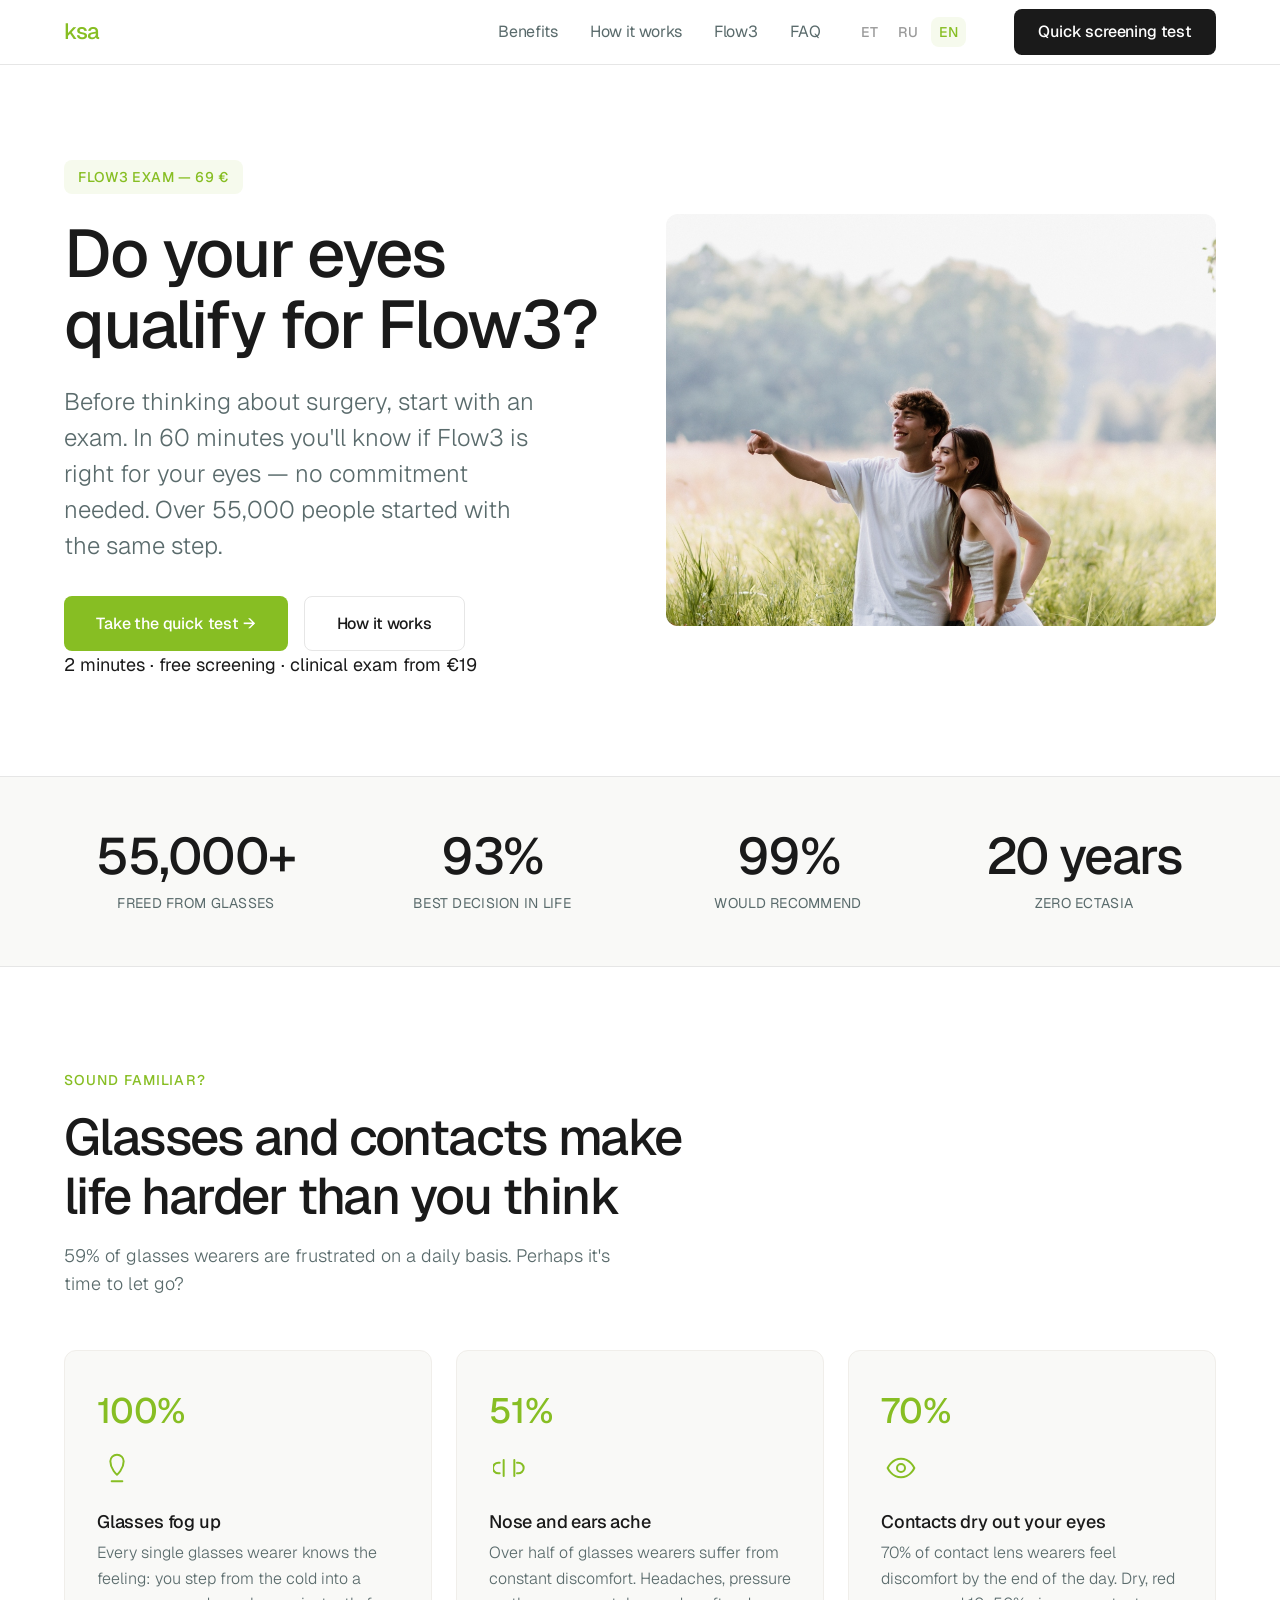
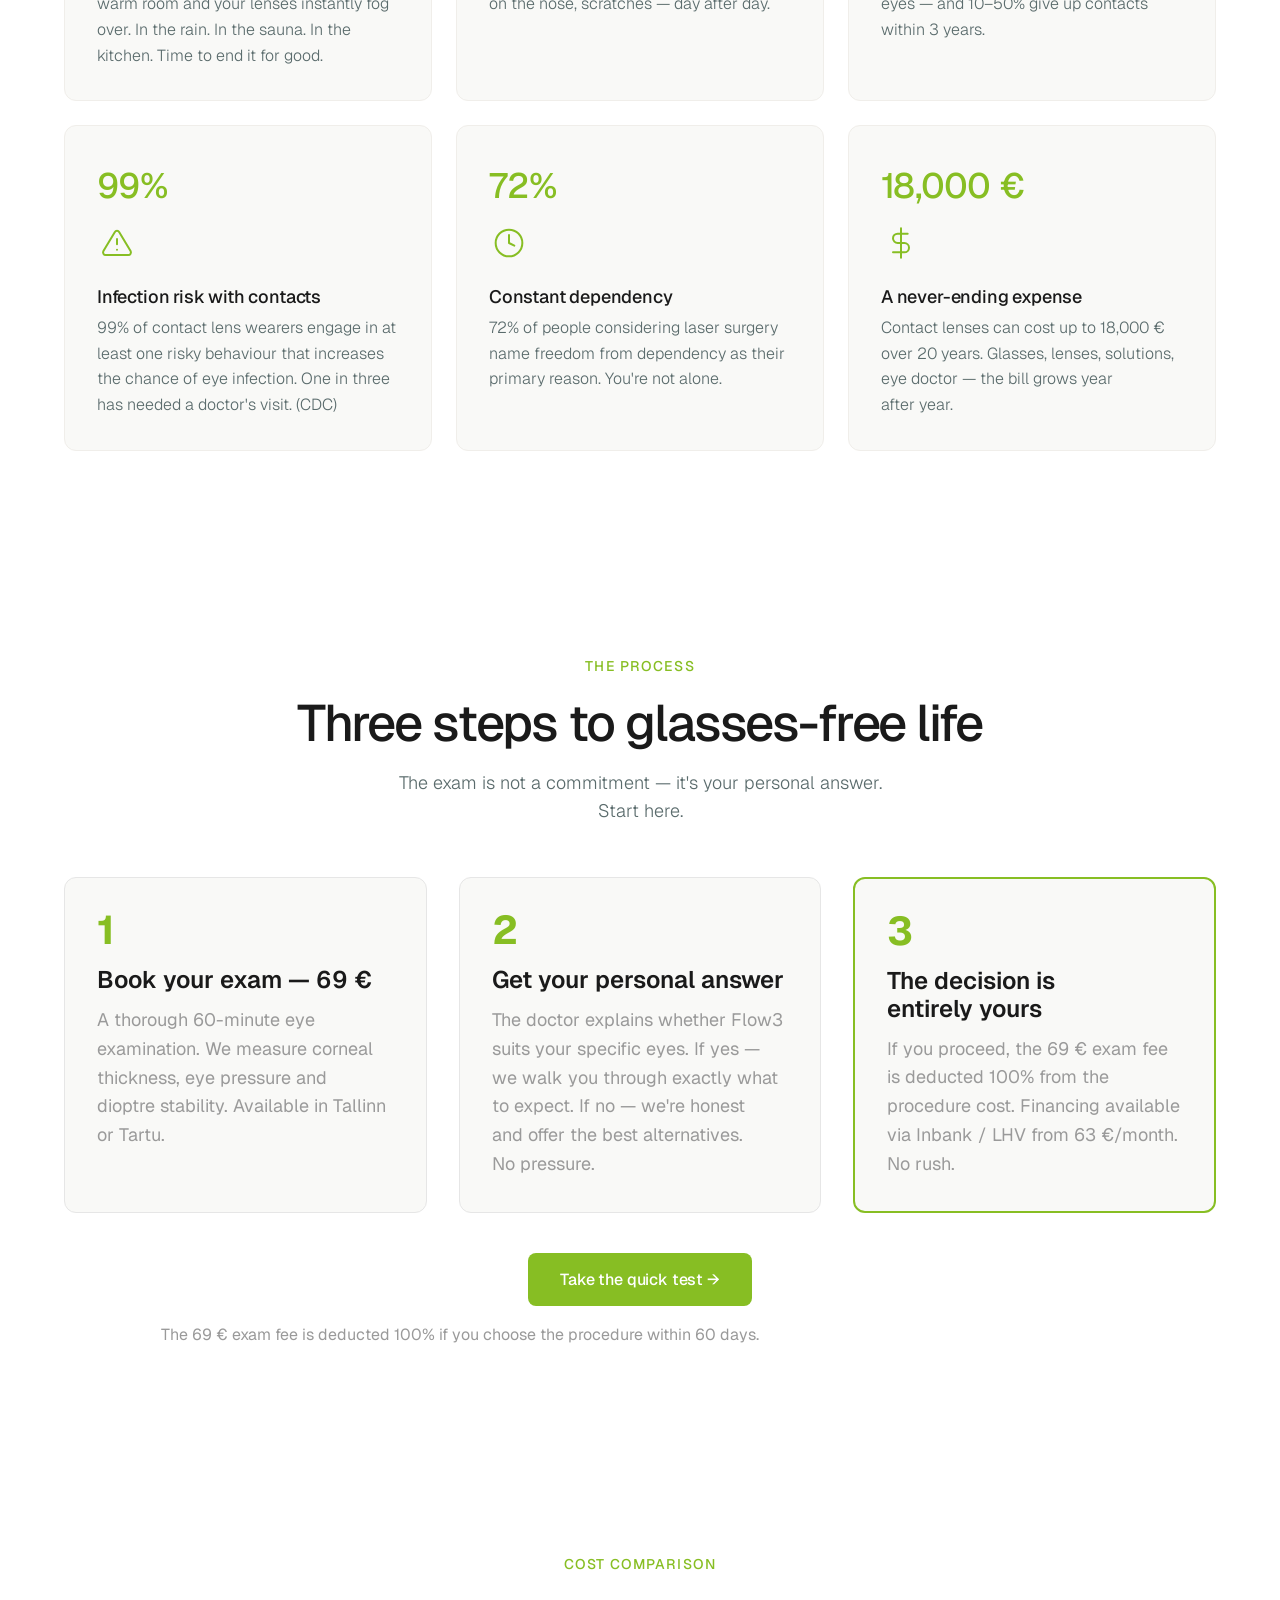
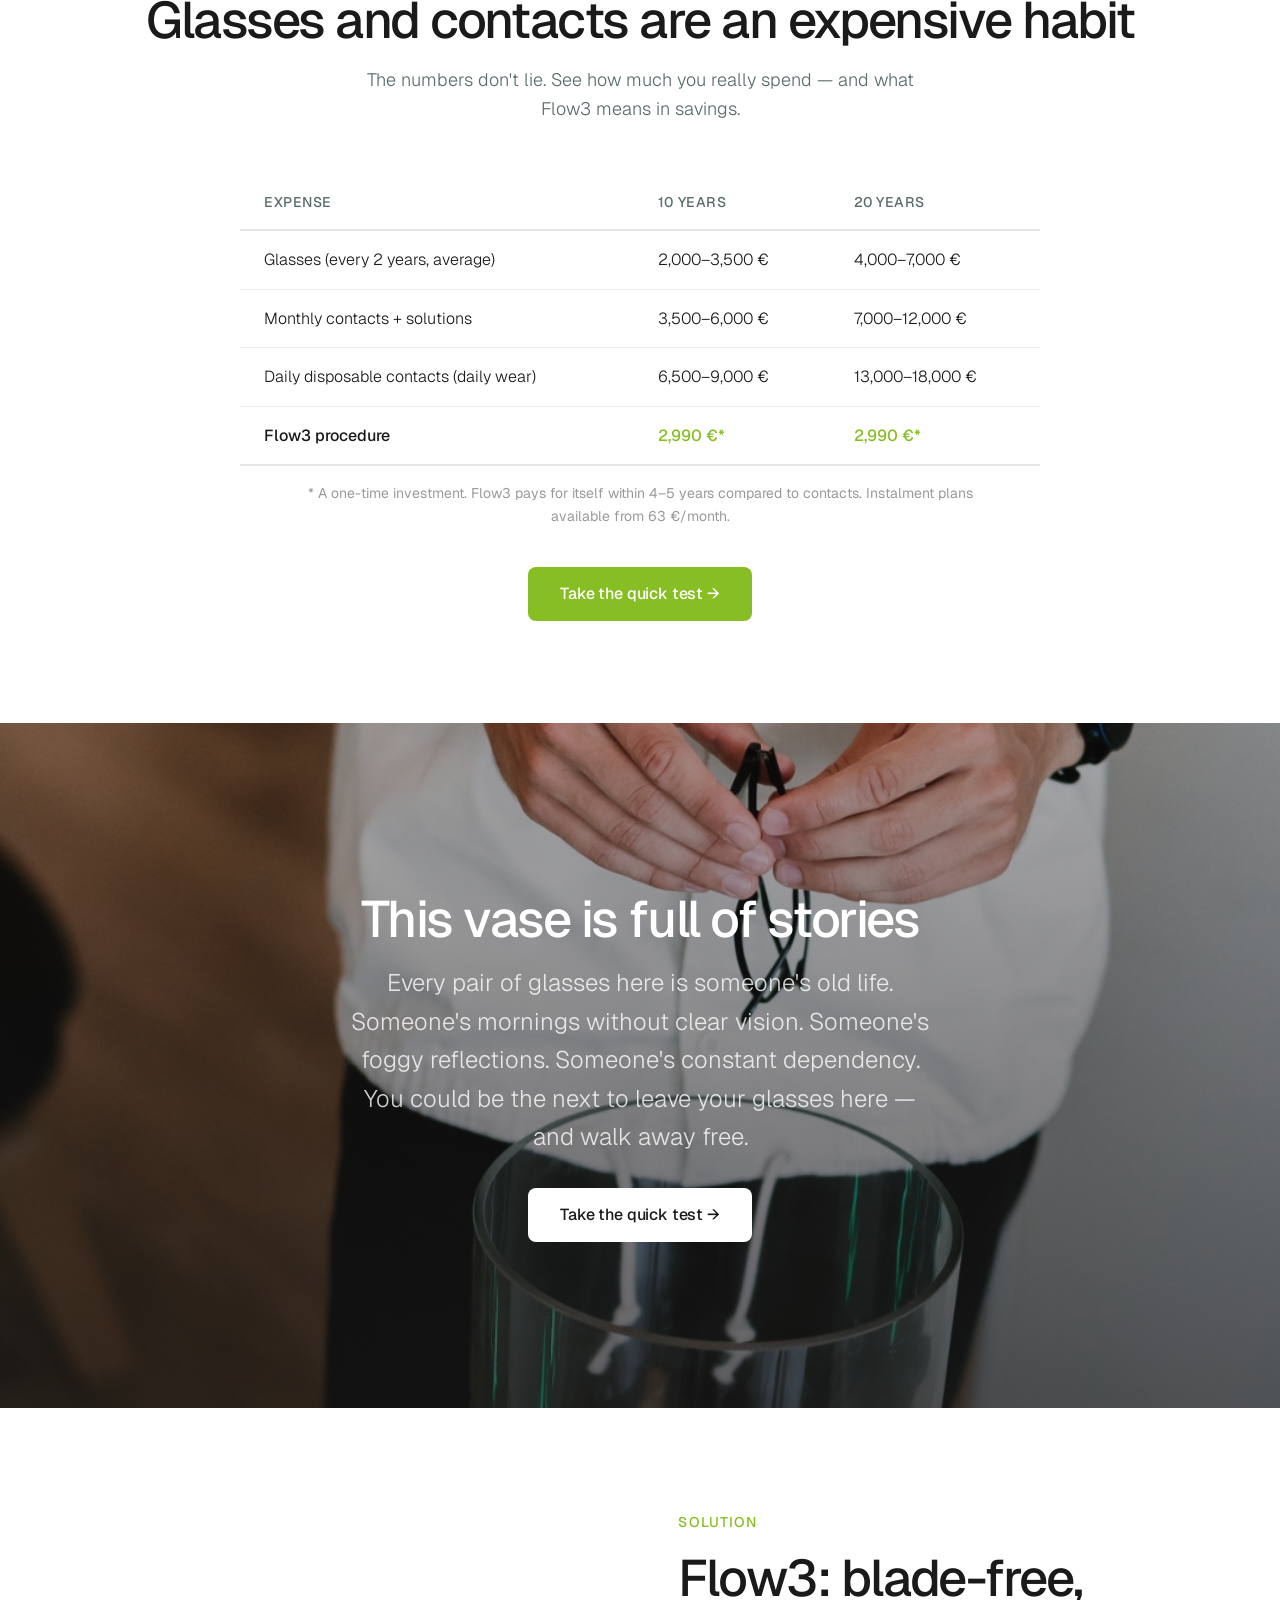
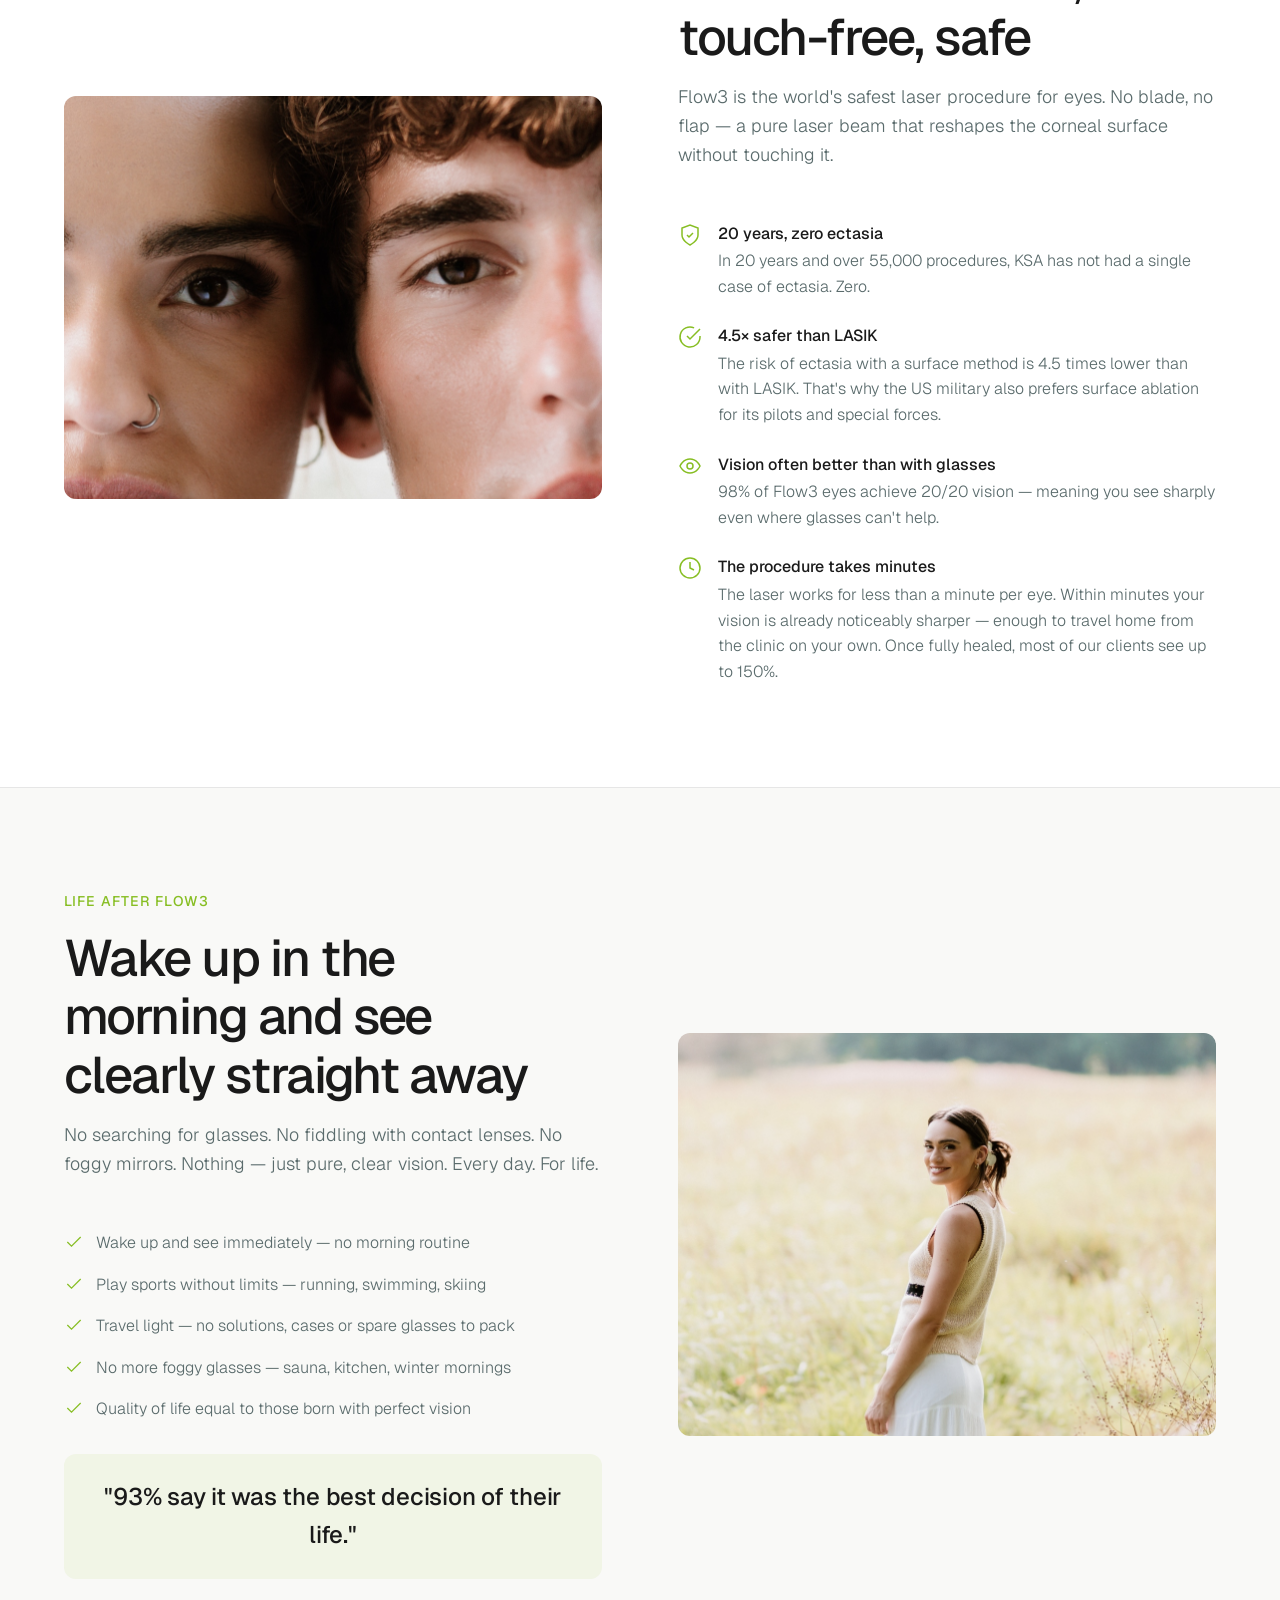
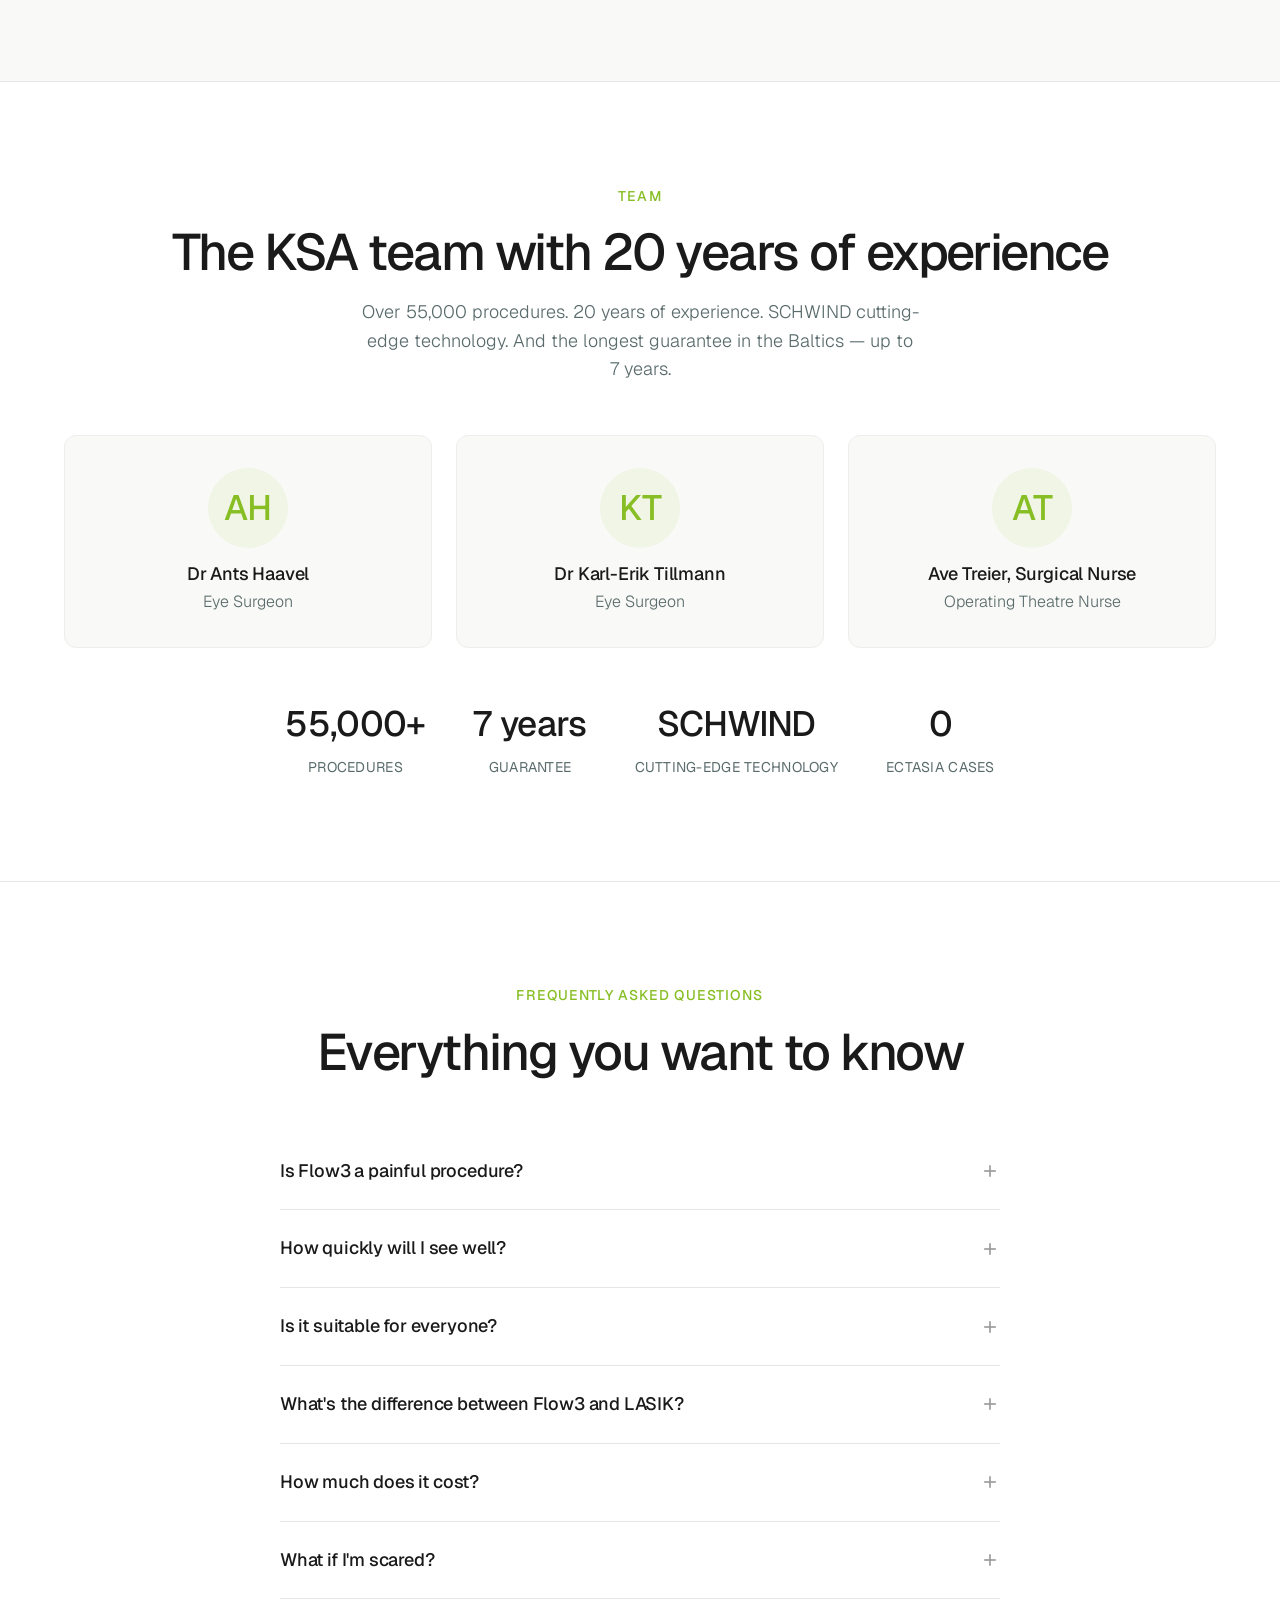
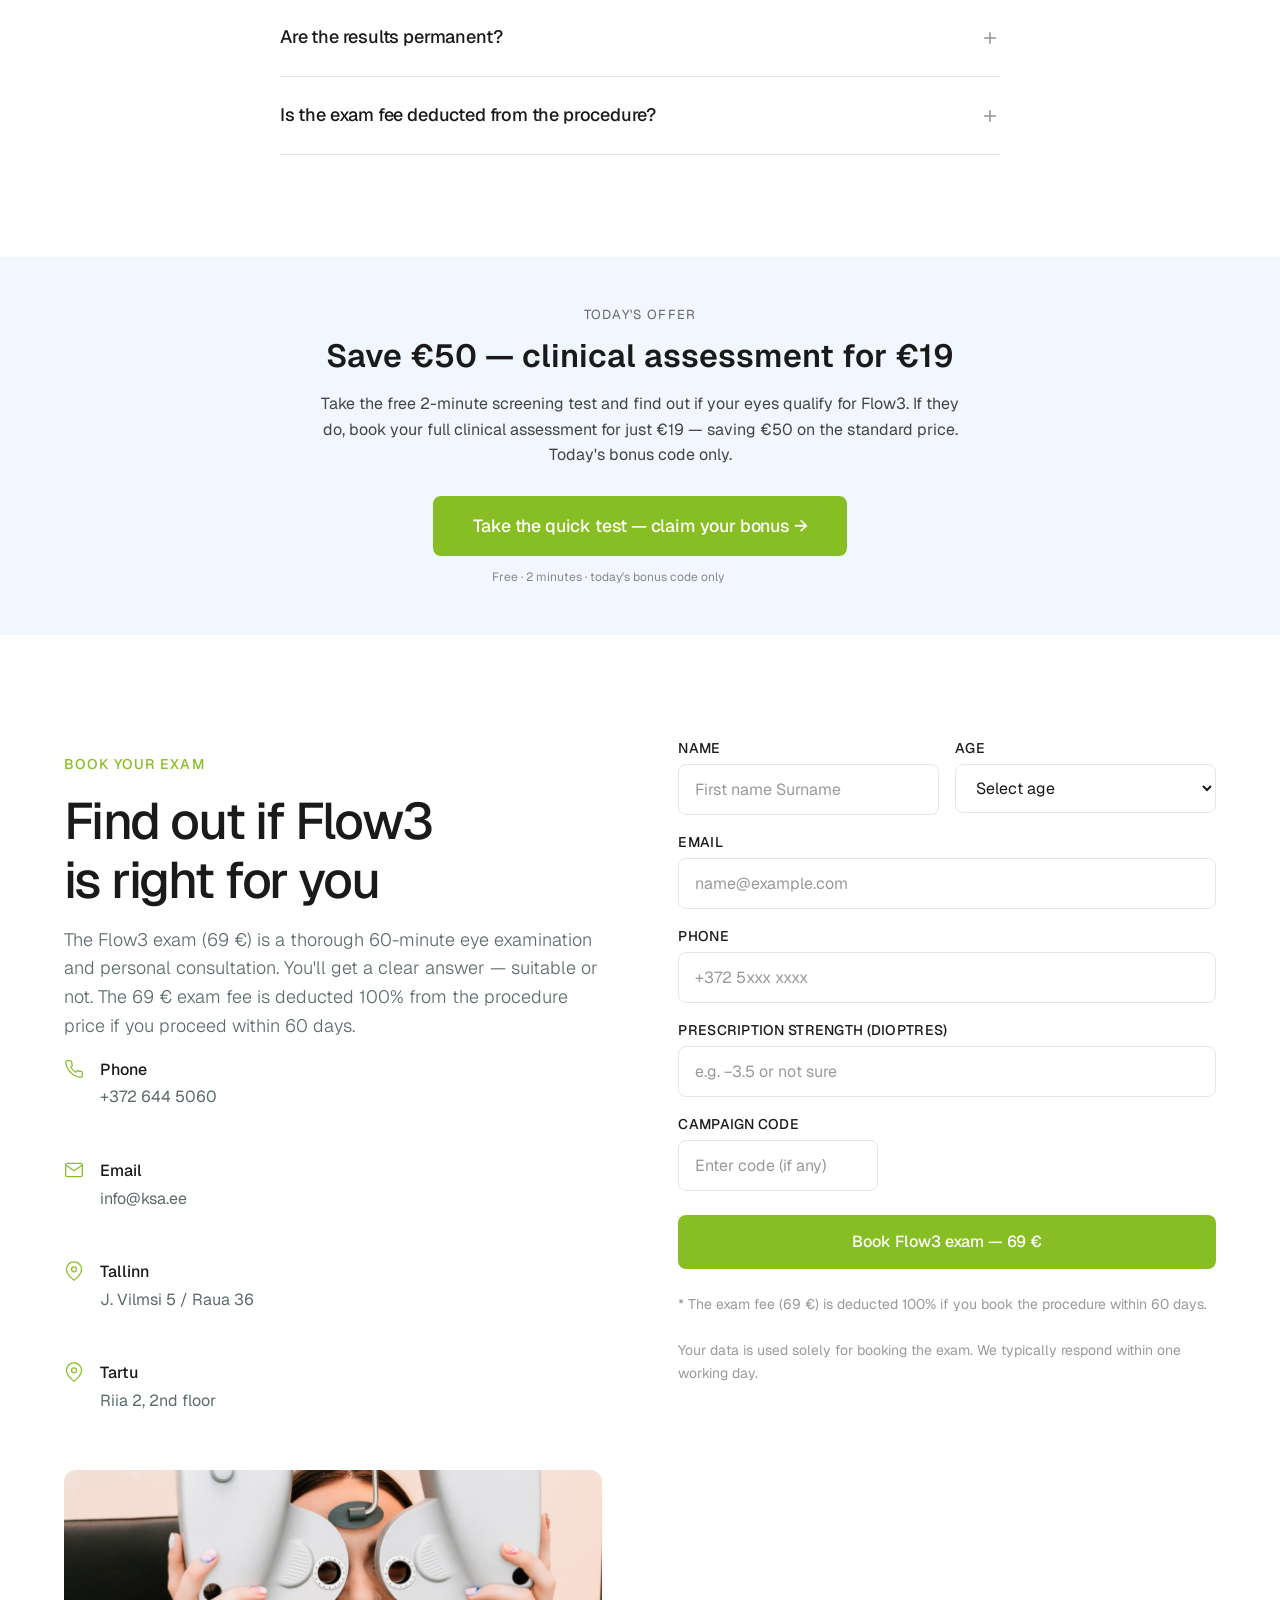
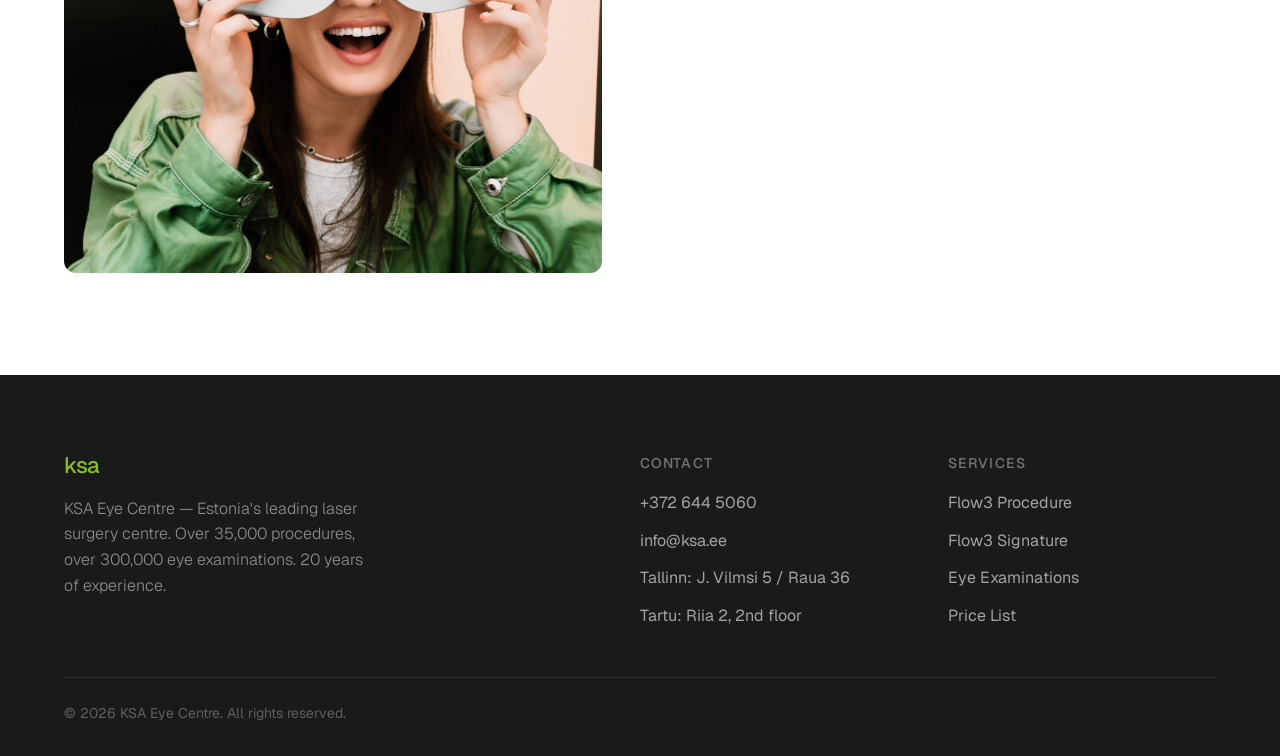
==== commit f48bc77f: "Update kiirtest CTA: bonus code + save 50€ messaging" ====
--- a/en.html
+++ b/en.html
@@ -597,11 +597,11 @@
 
 <section class="kiirtest-cta" style="background:#f0f7ff;padding:48px 24px;text-align:center;margin:0;">
   <div style="max-width:640px;margin:0 auto;">
-    <p style="font-size:13px;text-transform:uppercase;letter-spacing:0.1em;color:#666;margin-bottom:12px;">First step</p>
-    <h2 style="font-size:clamp(1.5rem,3vw,2rem);font-weight:600;margin-bottom:16px;">Do your eyes qualify for Flow3?</h2>
-    <p style="font-size:1rem;color:#444;margin-bottom:28px;line-height:1.6;">Take our free 2-minute screening test and find out straight away. If you qualify, a full clinical assessment is just €19.</p>
-    <a href="https://kiirtest.ksa.ee" target="_blank" rel="noopener noreferrer" class="btn btn--primary" style="font-size:1.1rem;padding:16px 40px;" onclick="gtag('event','kiirtest_cta_click',{event_category:'Glasses LP EN',event_label:'mid_page'})">Take the quick test →</a>
-    <p style="font-size:12px;color:#888;margin-top:12px;">Free · 2 minutes · instant result</p>
+    <p style="font-size:13px;text-transform:uppercase;letter-spacing:0.1em;color:#666;margin-bottom:12px;">Today's offer</p>
+    <h2 style="font-size:clamp(1.5rem,3vw,2rem);font-weight:600;margin-bottom:16px;">Save €50 — clinical assessment for €19</h2>
+    <p style="font-size:1rem;color:#444;margin-bottom:28px;line-height:1.6;">Take the free 2-minute screening test and find out if your eyes qualify for Flow3. If they do, book your full clinical assessment for just €19 — saving €50 on the standard price. Today's bonus code only.</p>
+    <a href="https://kiirtest.ksa.ee" target="_blank" rel="noopener noreferrer" class="btn btn--primary" style="font-size:1.1rem;padding:16px 40px;" onclick="gtag('event','kiirtest_cta_click',{event_category:'Glasses LP EN',event_label:'mid_page_bonus'})">Take the quick test — claim your bonus →</a>
+    <p style="font-size:12px;color:#888;margin-top:12px;">Free · 2 minutes · today's bonus code only</p>
   </div>
 </section>
 
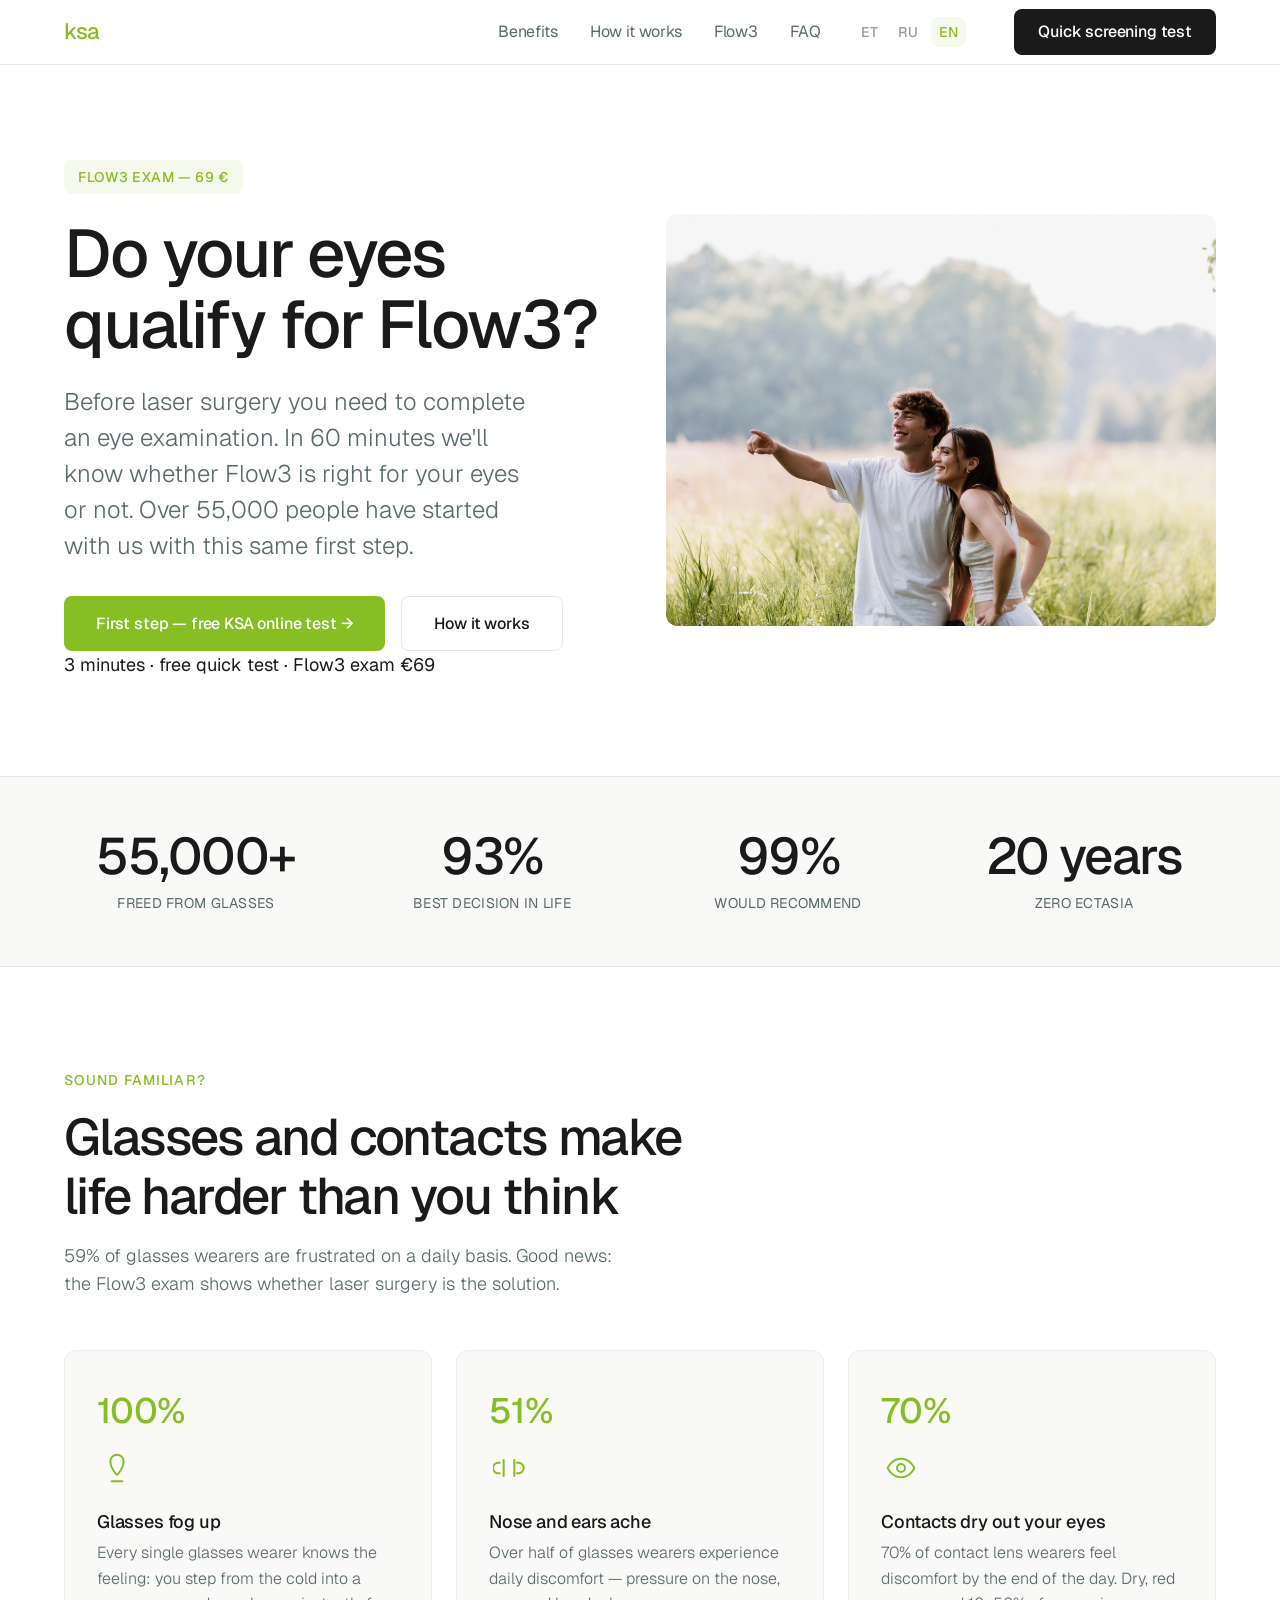
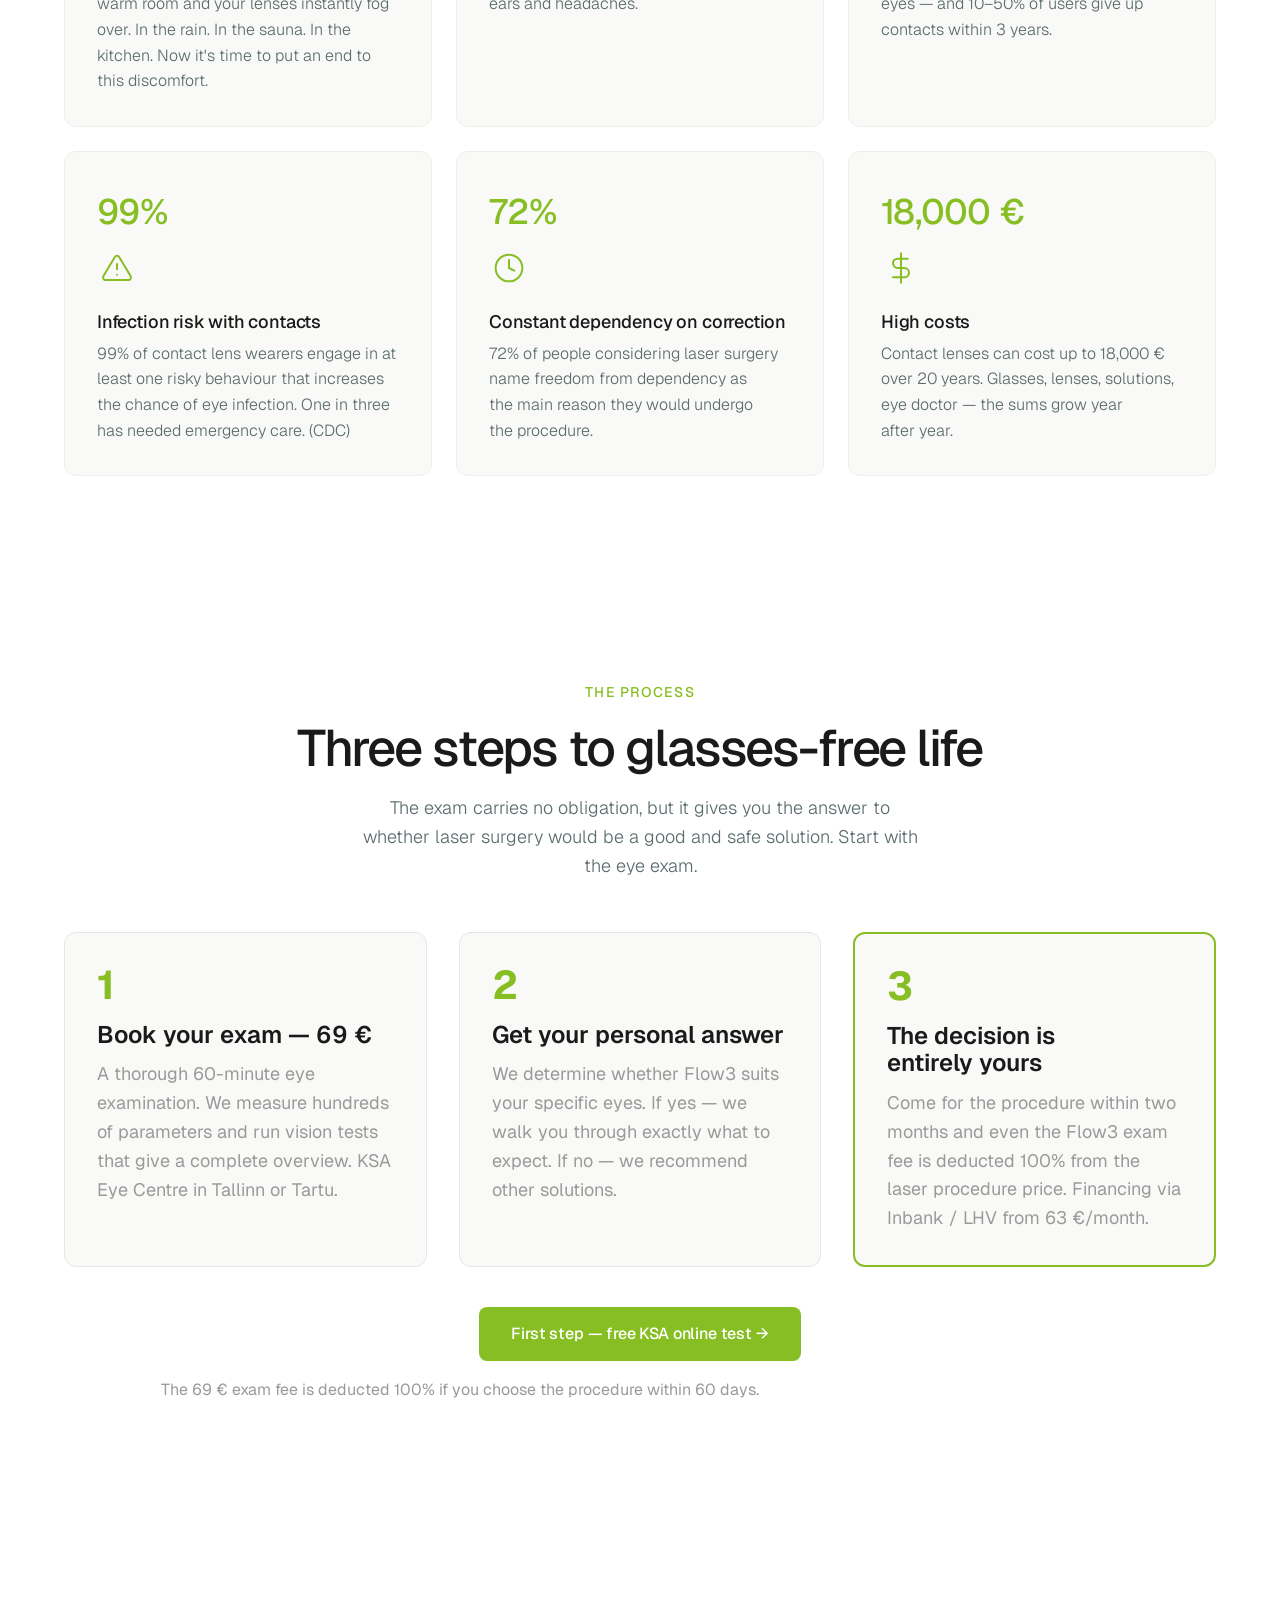
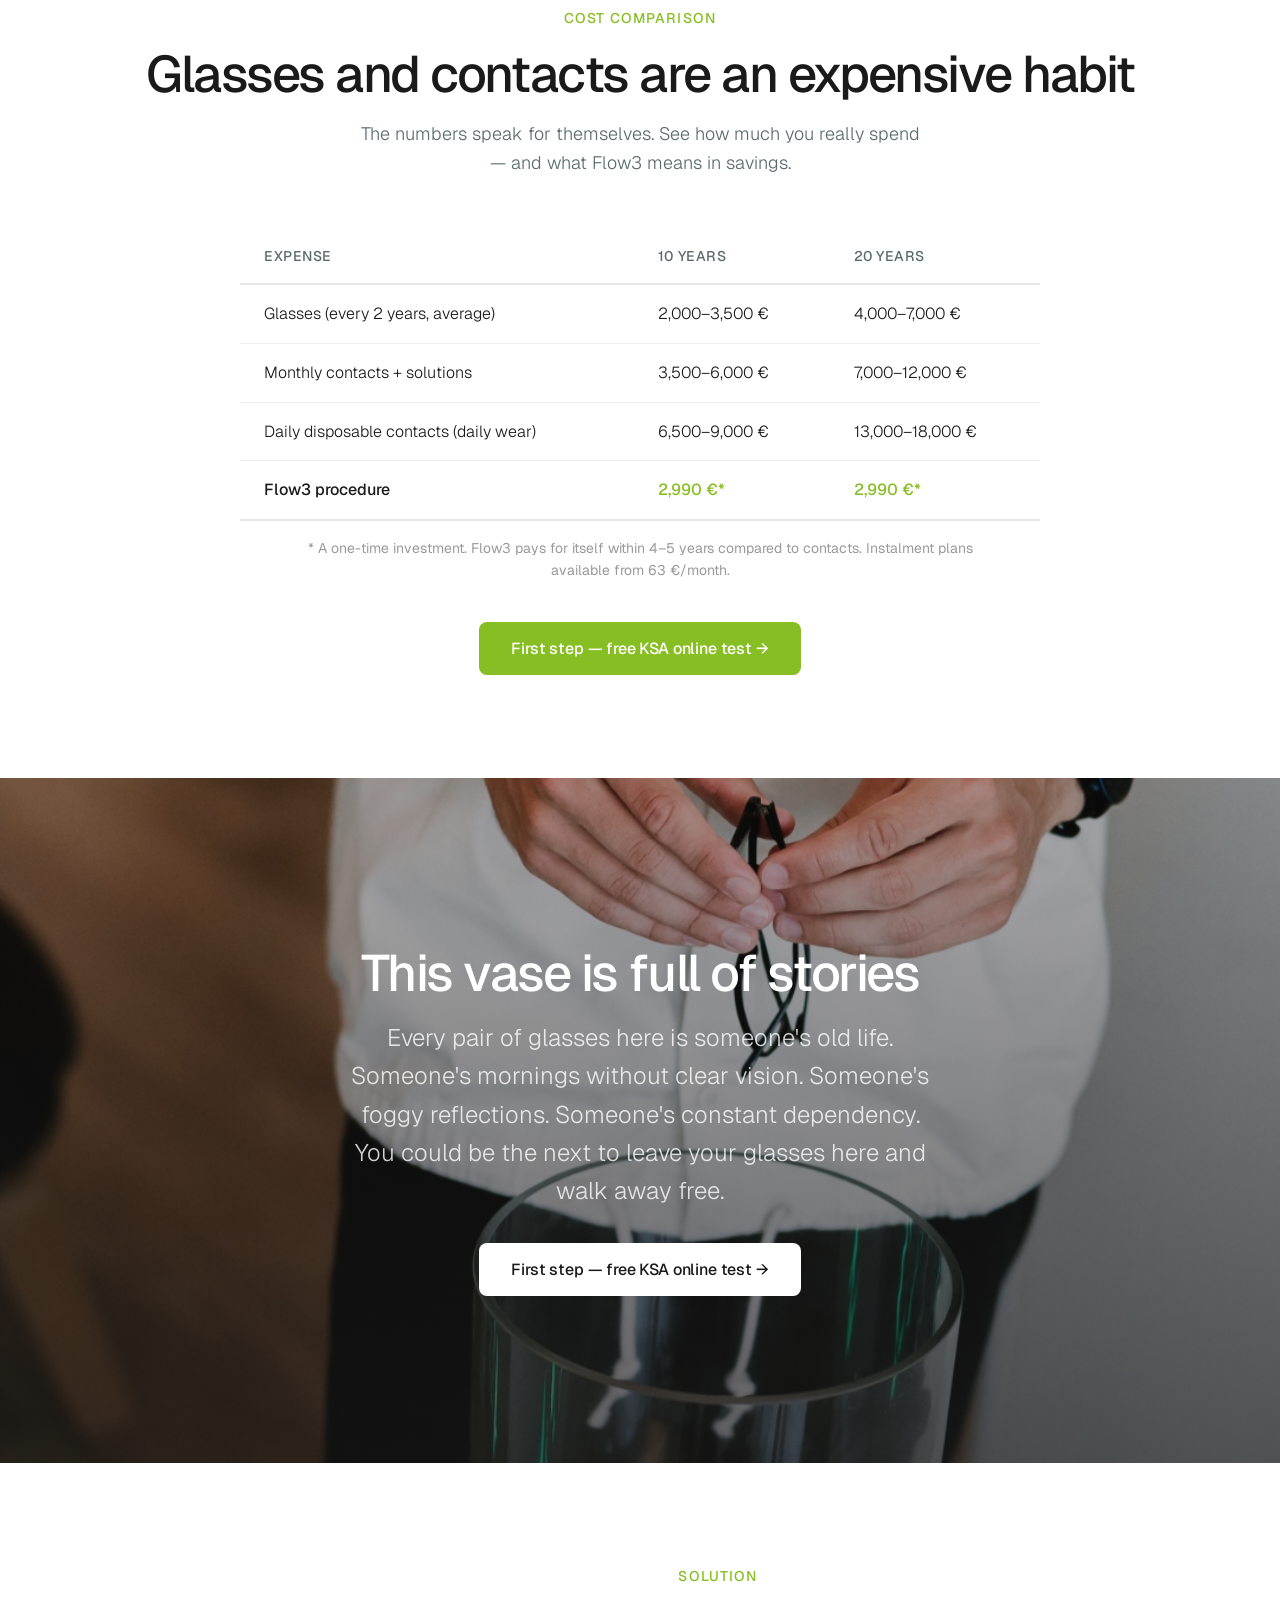
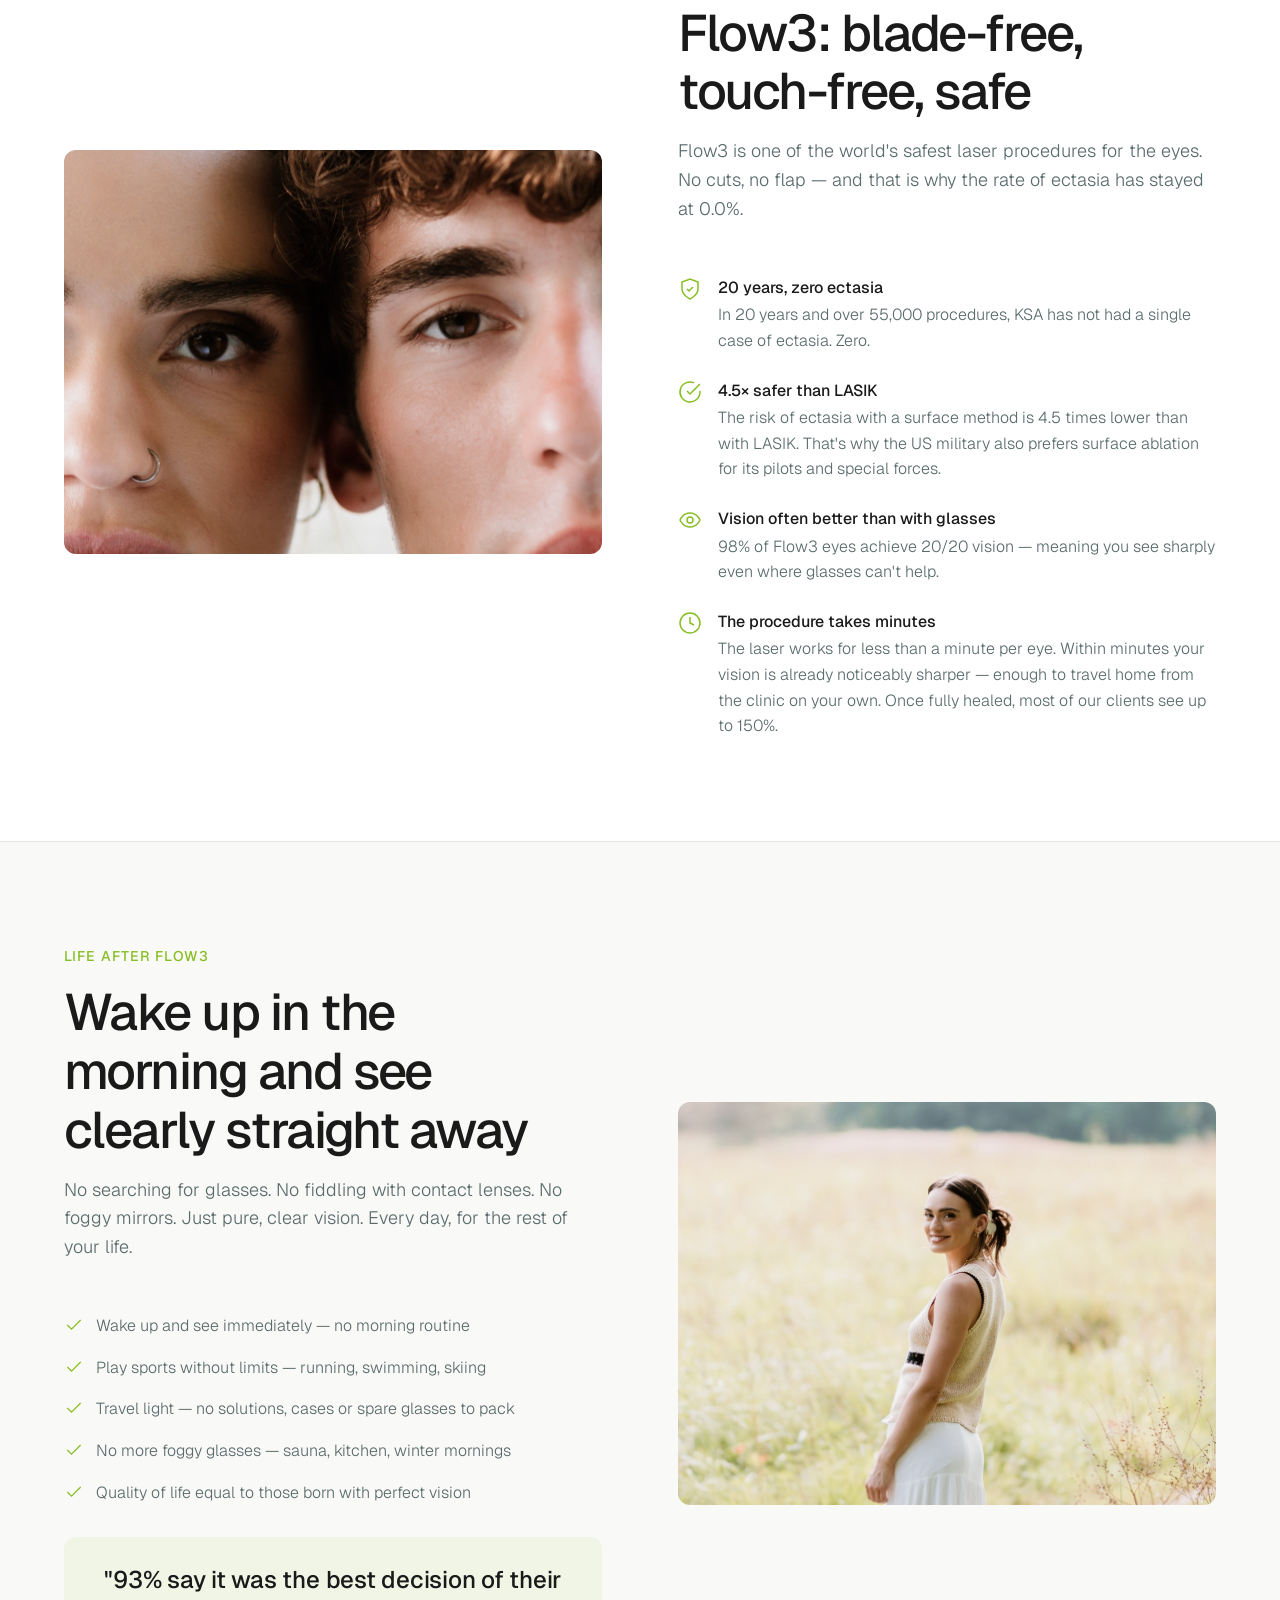
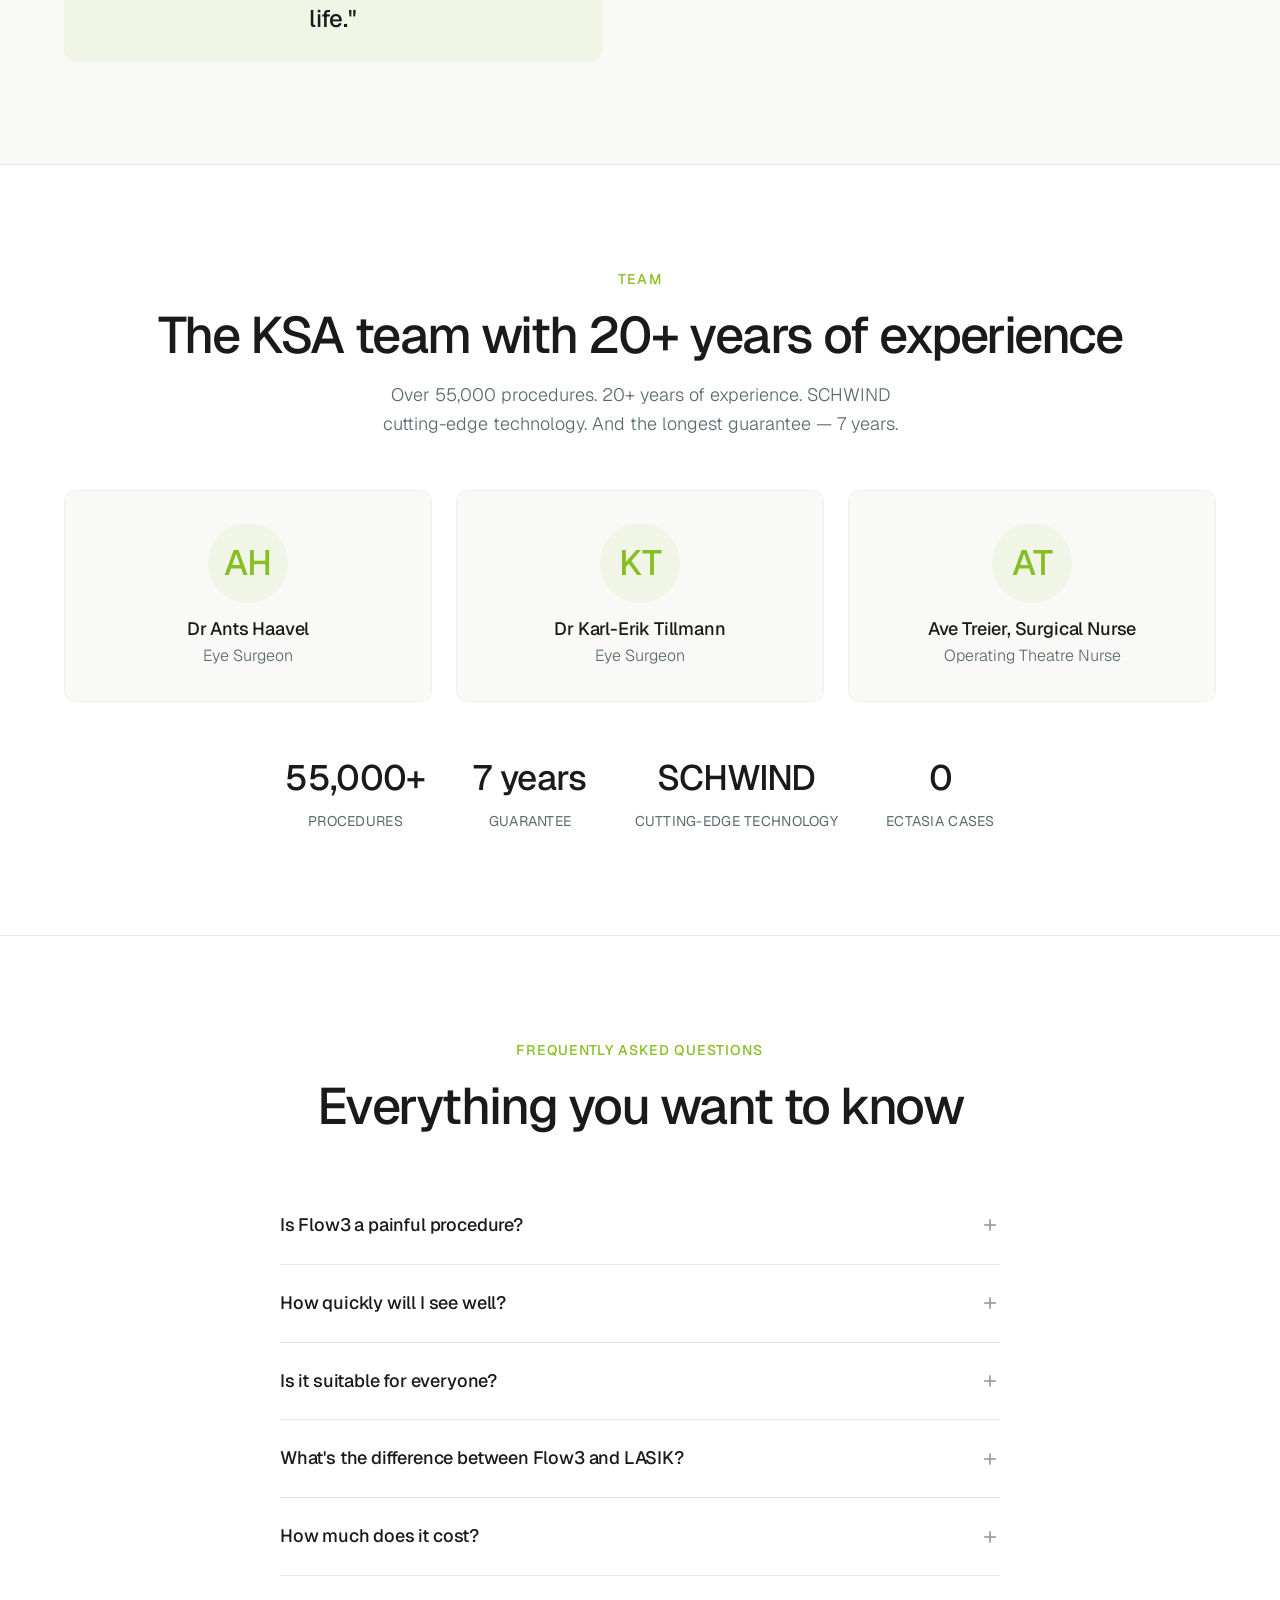
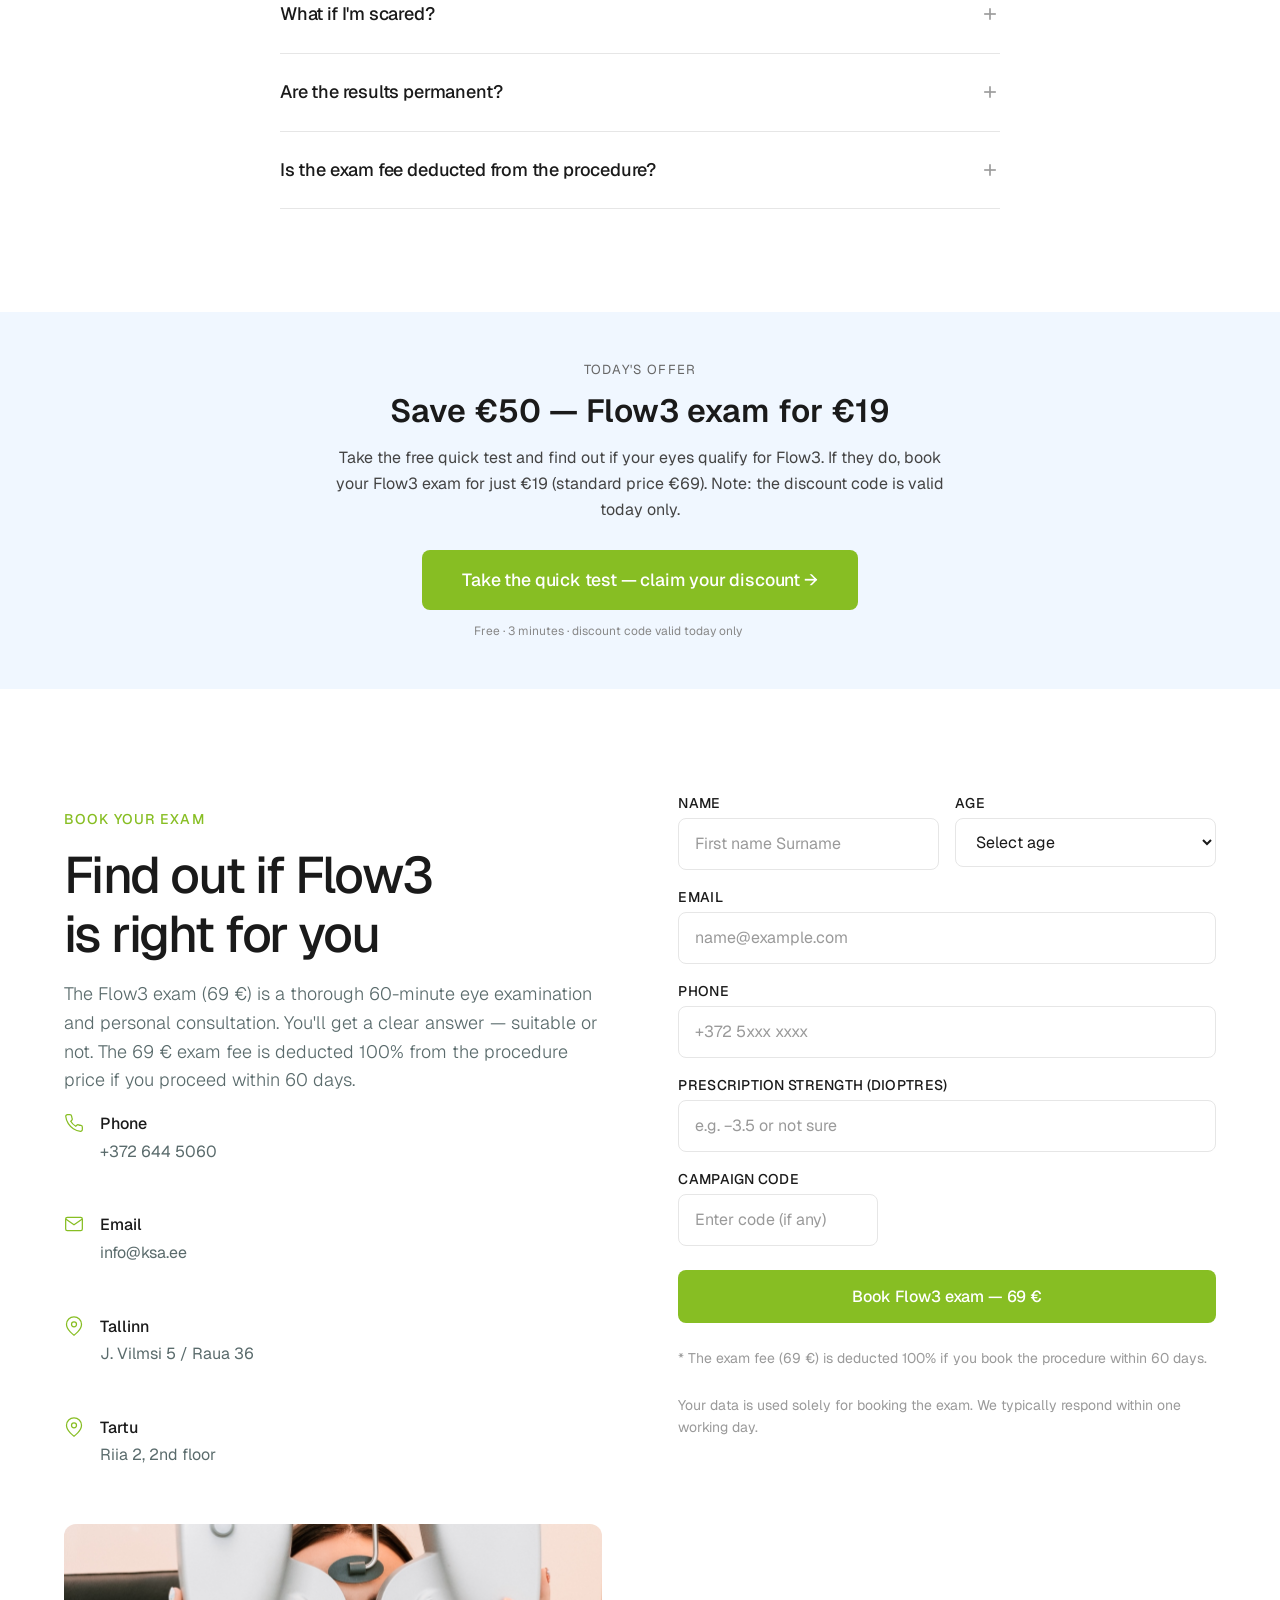
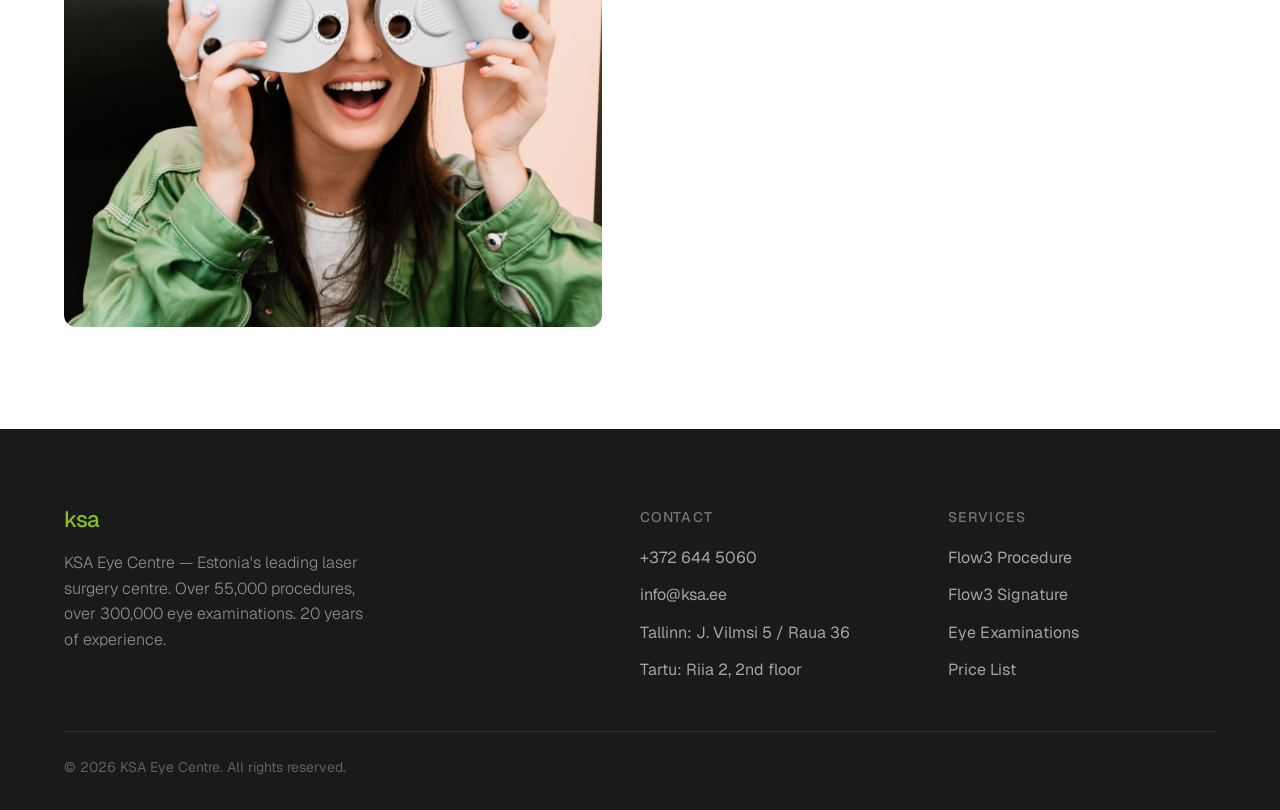
==== commit 89ca8fa7: "Sync Ants's ET LP copy edits; mirror to EN+RU; remove honest/честно, fix Tallinn spelling + stale 35" ====
--- a/en.html
+++ b/en.html
@@ -154,6 +154,126 @@
 }
 </script>
 
+<!-- SEO: Canonical + hreflang -->
+<link rel="canonical" href="https://glasses.ksa.ee/en">
+<link rel="alternate" hreflang="et" href="https://glasses.ksa.ee/">
+<link rel="alternate" hreflang="ru" href="https://glasses.ksa.ee/ru">
+<link rel="alternate" hreflang="en" href="https://glasses.ksa.ee/en">
+<link rel="alternate" hreflang="x-default" href="https://glasses.ksa.ee/">
+
+<!-- SEO: OG improvements -->
+<meta property="og:url" content="https://glasses.ksa.ee/en">
+<meta property="og:site_name" content="KSA Silmakeskus">
+<meta name="twitter:card" content="summary_large_image">
+
+<!-- SEO: Schema.org JSON-LD -->
+<script type="application/ld+json">
+{
+  "@context": "https://schema.org",
+  "@graph": [
+    {
+      "@type": ["MedicalBusiness", "LocalBusiness"],
+      "@id": "https://ksa.ee/#organization",
+      "name": "KSA Silmakeskus",
+      "alternateName": "KSA Eye Clinic",
+      "url": "https://ksa.ee",
+      "description": "Estonia's leading laser eye surgery clinic. Flow3 SmartSurface touch-free vision correction. 55,000+ procedures, 0 ectasia cases in 20+ years.",
+      "address": {
+        "@type": "PostalAddress",
+        "streetAddress": "Raua 36",
+        "addressLocality": "Tallinn",
+        "addressRegion": "Harjumaa",
+        "postalCode": "10124",
+        "addressCountry": "EE"
+      },
+      "geo": {
+        "@type": "GeoCoordinates",
+        "latitude": 59.4323,
+        "longitude": 24.7546
+      },
+      "medicalSpecialty": "Ophthalmology",
+      "priceRange": "€€",
+      "currenciesAccepted": "EUR",
+      "sameAs": ["https://ksa.ee"]
+    },
+    {
+      "@type": "WebPage",
+      "@id": "https://glasses.ksa.ee/en#webpage",
+      "url": "https://glasses.ksa.ee/en",
+      "name": "Do Your Eyes Qualify for Flow3? — KSA Eye Centre | Exam 69 €",
+      "description": "Laser eye surgery in Tallinn, Estonia. Flow3 SmartSurface — touch-free, bladeless vision correction at KSA Eye Clinic. 55,000+ procedures. Free online screening test.",
+      "inLanguage": "en-GB",
+      "isPartOf": {"@id": "https://ksa.ee/#organization"},
+      "about": {"@id": "https://ksa.ee/#organization"},
+      "breadcrumb": {"@id": "https://glasses.ksa.ee/#breadcrumb"}
+    },
+    {
+      "@type": "BreadcrumbList",
+      "@id": "https://glasses.ksa.ee/#breadcrumb",
+      "itemListElement": [
+        {
+          "@type": "ListItem",
+          "position": 1,
+          "name": "KSA Silmakeskus",
+          "item": "https://ksa.ee"
+        },
+        {
+          "@type": "ListItem",
+          "position": 2,
+          "name": "Prillid ja läätsed",
+          "item": "https://glasses.ksa.ee/"
+        }
+      ]
+    },
+    {
+      "@type": "FAQPage",
+      "mainEntity": [
+        {
+          "@type": "Question",
+          "name": "Is Flow3 a painful procedure?",
+          "acceptedAnswer": {
+            "@type": "Answer",
+            "text": "The procedure itself is painless — the eye is numbed with drops. After, there are 2–3 days of mild discomfort and light sensitivity. Most patients say it was much easier than they expected."
+          }
+        },
+        {
+          "@type": "Question",
+          "name": "How quickly will I see well?",
+          "acceptedAnswer": {
+            "@type": "Answer",
+            "text": "Within minutes after the laser, vision is significantly improved. Within the first week, vision stabilises to 80–90%. The final result arrives within 1–3 months as the cornea fully heals."
+          }
+        },
+        {
+          "@type": "Question",
+          "name": "Is it suitable for everyone?",
+          "acceptedAnswer": {
+            "@type": "Answer",
+            "text": "Flow3 is suitable for most short-sighted people aged 18–45. During the examination, we measure corneal thickness, eye health and dioptre stability."
+          }
+        },
+        {
+          "@type": "Question",
+          "name": "How much does it cost?",
+          "acceptedAnswer": {
+            "@type": "Answer",
+            "text": "The Flow3 procedure costs 2,990 € (both eyes). The examination costs 69 € and is deducted 100% if you book within 60 days. Instalment plans from 63 €/month."
+          }
+        },
+        {
+          "@type": "Question",
+          "name": "Are the results permanent?",
+          "acceptedAnswer": {
+            "@type": "Answer",
+            "text": "Yes. Long-term studies confirm that surface laser surgery results are stable and lasting. KSA offers a guarantee of up to 7 years — the longest in the Baltics."
+          }
+        }
+      ]
+    }
+  ]
+}
+</script>
+
 </head>
 <body>
 <!-- Google Tag Manager (noscript) -->
@@ -193,12 +313,12 @@
       <div class="hero__content">
         <div class="hero__badge">Flow3 exam — 69 €</div>
         <h1 class="hero__title">Do your eyes qualify for Flow3?</h1>
-        <p class="hero__subtitle">Before thinking about surgery, start with an exam. In 60 minutes you'll know if Flow3 is right for your eyes — no commitment needed. Over 55,000 people started with the same step.</p>
+        <p class="hero__subtitle">Before laser surgery you need to complete an eye examination. In 60 minutes we'll know whether Flow3 is right for your eyes or not. Over 55,000 people have started with us with this same first step.</p>
         <div class="hero__actions">
-          <a href="https://kiirtest.ksa.ee" class="btn btn--primary" target="_blank" rel="noopener noreferrer">Take the quick test →</a>
+          <a href="https://kiirtest.ksa.ee" class="btn btn--primary" target="_blank" rel="noopener noreferrer">First step — free KSA online test →</a>
           <a href="#how-it-works" class="btn btn--outline">How it works</a>
         </div>
-        <p class="hero__note">2 minutes · free screening · clinical exam from €19</p>
+        <p class="hero__note">3 minutes · free quick test · Flow3 exam €69</p>
       </div>
       <div class="hero__image">
         <img src="./assets/couple-field.jpg" alt="Young couple in nature, enjoying clear vision without glasses" loading="eager" width="800" height="600">
@@ -236,7 +356,7 @@
   <div class="container">
     <div class="section__label">Sound familiar?</div>
     <h2 class="section__title">Glasses and contacts make life harder than you think</h2>
-    <p class="section__subtitle">59% of glasses wearers are frustrated on a daily basis. Perhaps it's time to let go?</p>
+    <p class="section__subtitle">59% of glasses wearers are frustrated on a daily basis. Good news: the Flow3 exam shows whether laser surgery is the solution.</p>
 
     <div class="benefits__grid">
       <div class="benefit-card reveal">
@@ -245,7 +365,7 @@
           <svg width="32" height="32" viewBox="0 0 24 24" fill="none" stroke="currentColor" stroke-width="1.5" stroke-linecap="round" stroke-linejoin="round"><path d="M12 2a5 5 0 0 1 5 5c0 6-5 10-5 10s-5-4-5-10a5 5 0 0 1 5-5z"/><path d="M8 22h8"/></svg>
         </div>
         <h3 class="benefit-card__title">Glasses fog up</h3>
-        <p class="benefit-card__text">Every single glasses wearer knows the feeling: you step from the cold into a warm room and your lenses instantly fog over. In the rain. In the sauna. In the kitchen. Time to end it for good.</p>
+        <p class="benefit-card__text">Every single glasses wearer knows the feeling: you step from the cold into a warm room and your lenses instantly fog over. In the rain. In the sauna. In the kitchen. Now it's time to put an end to this discomfort.</p>
       </div>
 
       <div class="benefit-card reveal">
@@ -254,7 +374,7 @@
           <svg width="32" height="32" viewBox="0 0 24 24" fill="none" stroke="currentColor" stroke-width="1.5" stroke-linecap="round" stroke-linejoin="round"><path d="M18 8h1a4 4 0 0 1 0 8h-1"/><path d="M5 8H4a4 4 0 0 0 0 8h1"/><line x1="8" y1="6" x2="8" y2="18"/><line x1="16" y1="6" x2="16" y2="18"/></svg>
         </div>
         <h3 class="benefit-card__title">Nose and ears ache</h3>
-        <p class="benefit-card__text">Over half of glasses wearers suffer from constant discomfort. Headaches, pressure on the nose, scratches — day after day.</p>
+        <p class="benefit-card__text">Over half of glasses wearers experience daily discomfort — pressure on the nose, ears and headaches.</p>
       </div>
 
       <div class="benefit-card reveal">
@@ -263,7 +383,7 @@
           <svg width="32" height="32" viewBox="0 0 24 24" fill="none" stroke="currentColor" stroke-width="1.5" stroke-linecap="round" stroke-linejoin="round"><path d="M2 12s3-7 10-7 10 7 10 7-3 7-10 7-10-7-10-7z"/><circle cx="12" cy="12" r="3"/></svg>
         </div>
         <h3 class="benefit-card__title">Contacts dry out your eyes</h3>
-        <p class="benefit-card__text">70% of contact lens wearers feel discomfort by the end of the day. Dry, red eyes — and 10–50% give up contacts within 3 years.</p>
+        <p class="benefit-card__text">70% of contact lens wearers feel discomfort by the end of the day. Dry, red eyes — and 10–50% of users give up contacts within 3 years.</p>
       </div>
 
       <div class="benefit-card reveal">
@@ -272,7 +392,7 @@
           <svg width="32" height="32" viewBox="0 0 24 24" fill="none" stroke="currentColor" stroke-width="1.5" stroke-linecap="round" stroke-linejoin="round"><path d="M10.29 3.86L1.82 18a2 2 0 0 0 1.71 3h16.94a2 2 0 0 0 1.71-3L13.71 3.86a2 2 0 0 0-3.42 0z"/><line x1="12" y1="9" x2="12" y2="13"/><line x1="12" y1="17" x2="12.01" y2="17"/></svg>
         </div>
         <h3 class="benefit-card__title">Infection risk with contacts</h3>
-        <p class="benefit-card__text">99% of contact lens wearers engage in at least one risky behaviour that increases the chance of eye infection. One in three has needed a doctor's visit. (CDC)</p>
+        <p class="benefit-card__text">99% of contact lens wearers engage in at least one risky behaviour that increases the chance of eye infection. One in three has needed emergency care. (CDC)</p>
       </div>
 
       <div class="benefit-card reveal">
@@ -280,8 +400,8 @@
         <div class="benefit-card__icon">
           <svg width="32" height="32" viewBox="0 0 24 24" fill="none" stroke="currentColor" stroke-width="1.5" stroke-linecap="round" stroke-linejoin="round"><circle cx="12" cy="12" r="10"/><path d="M12 6v6l4 2"/></svg>
         </div>
-        <h3 class="benefit-card__title">Constant dependency</h3>
-        <p class="benefit-card__text">72% of people considering laser surgery name freedom from dependency as their primary reason. You're not alone.</p>
+        <h3 class="benefit-card__title">Constant dependency on correction</h3>
+        <p class="benefit-card__text">72% of people considering laser surgery name freedom from dependency as the main reason they would undergo the procedure.</p>
       </div>
 
       <div class="benefit-card reveal">
@@ -289,8 +409,8 @@
         <div class="benefit-card__icon">
           <svg width="32" height="32" viewBox="0 0 24 24" fill="none" stroke="currentColor" stroke-width="1.5" stroke-linecap="round" stroke-linejoin="round"><line x1="12" y1="1" x2="12" y2="23"/><path d="M17 5H9.5a3.5 3.5 0 0 0 0 7h5a3.5 3.5 0 0 1 0 7H6"/></svg>
         </div>
-        <h3 class="benefit-card__title">A never-ending expense</h3>
-        <p class="benefit-card__text">Contact lenses can cost up to 18,000 € over 20 years. Glasses, lenses, solutions, eye doctor — the bill grows year after year.</p>
+        <h3 class="benefit-card__title">High costs</h3>
+        <p class="benefit-card__text">Contact lenses can cost up to 18,000 € over 20 years. Glasses, lenses, solutions, eye doctor — the sums grow year after year.</p>
       </div>
     </div>
   </div>
@@ -301,28 +421,28 @@
   <div class="container">
     <div class="section__label" style="text-align:center;">The process</div>
     <h2 class="section__title" style="text-align:center;">Three steps to glasses-free life</h2>
-    <p class="section__subtitle" style="text-align:center;margin-left:auto;margin-right:auto;margin-bottom:clamp(var(--space-10),4vw,var(--space-16));">The exam is not a commitment — it's your personal answer. Start here.</p>
+    <p class="section__subtitle" style="text-align:center;margin-left:auto;margin-right:auto;margin-bottom:clamp(var(--space-10),4vw,var(--space-16));">The exam carries no obligation, but it gives you the answer to whether laser surgery would be a good and safe solution. Start with the eye exam.</p>
 
     <div class="steps__grid" style="display:grid;grid-template-columns:repeat(auto-fit,minmax(260px,1fr));gap:var(--space-8);margin-bottom:var(--space-10);">
       <div class="step-card reveal" style="background:var(--color-surface);border:1px solid var(--color-border);border-radius:var(--radius-lg);padding:var(--space-8);">
         <div style="font-size:2.5rem;font-weight:700;color:var(--color-accent);margin-bottom:var(--space-4);line-height:1;">1</div>
         <h3 style="font-size:var(--text-lg);font-weight:600;margin-bottom:var(--space-3);">Book your exam — 69 €</h3>
-        <p style="color:var(--color-text-muted);line-height:1.6;">A thorough 60-minute eye examination. We measure corneal thickness, eye pressure and dioptre stability. Available in Tallinn or Tartu.</p>
+        <p style="color:var(--color-text-muted);line-height:1.6;">A thorough 60-minute eye examination. We measure hundreds of parameters and run vision tests that give a complete overview. KSA Eye Centre in Tallinn or Tartu.</p>
       </div>
       <div class="step-card reveal" style="background:var(--color-surface);border:1px solid var(--color-border);border-radius:var(--radius-lg);padding:var(--space-8);">
         <div style="font-size:2.5rem;font-weight:700;color:var(--color-accent);margin-bottom:var(--space-4);line-height:1;">2</div>
         <h3 style="font-size:var(--text-lg);font-weight:600;margin-bottom:var(--space-3);">Get your personal answer</h3>
-        <p style="color:var(--color-text-muted);line-height:1.6;">The doctor explains whether Flow3 suits your specific eyes. If yes — we walk you through exactly what to expect. If no — we're honest and offer the best alternatives. No pressure.</p>
+        <p style="color:var(--color-text-muted);line-height:1.6;">We determine whether Flow3 suits your specific eyes. If yes — we walk you through exactly what to expect. If no — we recommend other solutions.</p>
       </div>
       <div class="step-card reveal" style="background:var(--color-surface);border:2px solid var(--color-accent);border-radius:var(--radius-lg);padding:var(--space-8);">
         <div style="font-size:2.5rem;font-weight:700;color:var(--color-accent);margin-bottom:var(--space-4);line-height:1;">3</div>
         <h3 style="font-size:var(--text-lg);font-weight:600;margin-bottom:var(--space-3);">The decision is entirely yours</h3>
-        <p style="color:var(--color-text-muted);line-height:1.6;">If you proceed, the 69 € exam fee is deducted 100% from the procedure cost. Financing available via Inbank / LHV from 63 €/month. No rush.</p>
+        <p style="color:var(--color-text-muted);line-height:1.6;">Come for the procedure within two months and even the Flow3 exam fee is deducted 100% from the laser procedure price. Financing via Inbank / LHV from 63 €/month.</p>
       </div>
     </div>
 
     <div style="text-align:center;">
-      <a href="https://kiirtest.ksa.ee" target="_blank" rel="noopener noreferrer" class="btn btn--primary">Take the quick test →</a>
+      <a href="https://kiirtest.ksa.ee" target="_blank" rel="noopener noreferrer" class="btn btn--primary">First step — free KSA online test →</a>
       <p style="margin-top:var(--space-4);font-size:var(--text-sm);color:var(--color-text-muted);">The 69 € exam fee is deducted 100% if you choose the procedure within 60 days.</p>
     </div>
   </div>
@@ -333,7 +453,7 @@
   <div class="container">
     <div class="section__label" style="text-align:center;">Cost comparison</div>
     <h2 class="section__title" style="text-align:center;">Glasses and contacts are an expensive habit</h2>
-    <p class="section__subtitle" style="text-align:center;margin-left:auto;margin-right:auto;margin-bottom:clamp(var(--space-10),4vw,var(--space-16));">The numbers don't lie. See how much you really spend — and what Flow3 means in savings.</p>
+    <p class="section__subtitle" style="text-align:center;margin-left:auto;margin-right:auto;margin-bottom:clamp(var(--space-10),4vw,var(--space-16));">The numbers speak for themselves. See how much you really spend — and what Flow3 means in savings.</p>
 
     <table class="comparison__table reveal">
       <thead>
@@ -369,7 +489,7 @@
     <p style="text-align:center;font-size:var(--text-xs);color:var(--color-text-muted);margin-top:var(--space-4);max-width:720px;margin-left:auto;margin-right:auto;">* A one-time investment. Flow3 pays for itself within 4–5 years compared to contacts. Instalment plans available from 63 €/month.</p>
 
     <div style="text-align:center;margin-top:var(--space-10);">
-      <a href="https://kiirtest.ksa.ee" target="_blank" rel="noopener noreferrer" class="btn btn--primary">Take the quick test →</a>
+      <a href="https://kiirtest.ksa.ee" target="_blank" rel="noopener noreferrer" class="btn btn--primary">First step — free KSA online test →</a>
     </div>
   </div>
 </section>
@@ -382,8 +502,8 @@
   <div class="dramatic__overlay"></div>
   <div class="dramatic__content reveal">
     <h2 class="dramatic__title">This vase is full of stories</h2>
-    <p class="dramatic__text">Every pair of glasses here is someone's old life. Someone's mornings without clear vision. Someone's foggy reflections. Someone's constant dependency. You could be the next to leave your glasses here — and walk away free.</p>
-    <a href="https://kiirtest.ksa.ee" target="_blank" rel="noopener noreferrer" class="btn btn--white">Take the quick test →</a>
+    <p class="dramatic__text">Every pair of glasses here is someone's old life. Someone's mornings without clear vision. Someone's foggy reflections. Someone's constant dependency. You could be the next to leave your glasses here and walk away free.</p>
+    <a href="https://kiirtest.ksa.ee" target="_blank" rel="noopener noreferrer" class="btn btn--white">First step — free KSA online test →</a>
   </div>
 </section>
 
@@ -397,7 +517,7 @@
       <div>
         <div class="section__label">Solution</div>
         <h2 class="section__title">Flow3: blade-free, touch-free, safe</h2>
-        <p class="section__subtitle">Flow3 is the world's safest laser procedure for eyes. No blade, no flap — a pure laser beam that reshapes the corneal surface without touching it.</p>
+        <p class="section__subtitle">Flow3 is one of the world's safest laser procedures for the eyes. No cuts, no flap — and that is why the rate of ectasia has stayed at 0.0%.</p>
 
         <div class="solution__features">
           <div class="solution__feature">
@@ -441,7 +561,7 @@
       <div>
         <div class="section__label">Life after Flow3</div>
         <h2 class="section__title">Wake up in the morning and see clearly straight away</h2>
-        <p class="section__subtitle">No searching for glasses. No fiddling with contact lenses. No foggy mirrors. Nothing — just pure, clear vision. Every day. For life.</p>
+        <p class="section__subtitle">No searching for glasses. No fiddling with contact lenses. No foggy mirrors. Just pure, clear vision. Every day, for the rest of your life.</p>
 
         <div class="life-after__list">
           <div class="life-after__item">
@@ -479,8 +599,8 @@
 <section class="team" id="team">
   <div class="container">
     <div class="section__label" style="text-align:center;">Team</div>
-    <h2 class="section__title" style="text-align:center;">The KSA team with 20 years of experience</h2>
-    <p class="section__subtitle" style="text-align:center;margin-left:auto;margin-right:auto;">Over 55,000 procedures. 20 years of experience. SCHWIND cutting-edge technology. And the longest guarantee in the Baltics — up to 7 years.</p>
+    <h2 class="section__title" style="text-align:center;">The KSA team with 20+ years of experience</h2>
+    <p class="section__subtitle" style="text-align:center;margin-left:auto;margin-right:auto;">Over 55,000 procedures. 20+ years of experience. SCHWIND cutting-edge technology. And the longest guarantee — 7 years.</p>
 
     <div class="team__grid">
       <div class="team-card reveal">
@@ -598,10 +718,10 @@
 <section class="kiirtest-cta" style="background:#f0f7ff;padding:48px 24px;text-align:center;margin:0;">
   <div style="max-width:640px;margin:0 auto;">
     <p style="font-size:13px;text-transform:uppercase;letter-spacing:0.1em;color:#666;margin-bottom:12px;">Today's offer</p>
-    <h2 style="font-size:clamp(1.5rem,3vw,2rem);font-weight:600;margin-bottom:16px;">Save €50 — clinical assessment for €19</h2>
-    <p style="font-size:1rem;color:#444;margin-bottom:28px;line-height:1.6;">Take the free 2-minute screening test and find out if your eyes qualify for Flow3. If they do, book your full clinical assessment for just €19 — saving €50 on the standard price. Today's bonus code only.</p>
-    <a href="https://kiirtest.ksa.ee" target="_blank" rel="noopener noreferrer" class="btn btn--primary" style="font-size:1.1rem;padding:16px 40px;" onclick="gtag('event','kiirtest_cta_click',{event_category:'Glasses LP EN',event_label:'mid_page_bonus'})">Take the quick test — claim your bonus →</a>
-    <p style="font-size:12px;color:#888;margin-top:12px;">Free · 2 minutes · today's bonus code only</p>
+    <h2 style="font-size:clamp(1.5rem,3vw,2rem);font-weight:600;margin-bottom:16px;">Save €50 — Flow3 exam for €19</h2>
+    <p style="font-size:1rem;color:#444;margin-bottom:28px;line-height:1.6;">Take the free quick test and find out if your eyes qualify for Flow3. If they do, book your Flow3 exam for just €19 (standard price €69). Note: the discount code is valid today only.</p>
+    <a href="https://kiirtest.ksa.ee" target="_blank" rel="noopener noreferrer" class="btn btn--primary" style="font-size:1.1rem;padding:16px 40px;" onclick="gtag('event','kiirtest_cta_click',{event_category:'Glasses LP EN',event_label:'mid_page_bonus'})">Take the quick test — claim your discount →</a>
+    <p style="font-size:12px;color:#888;margin-top:12px;">Free · 3 minutes · discount code valid today only</p>
   </div>
 </section>
 
@@ -710,7 +830,7 @@
         <svg viewBox="0 0 120 48" fill="none" xmlns="http://www.w3.org/2000/svg" style="height:28px;width:auto;" aria-hidden="true">
           <text x="0" y="36" font-family="Geist, sans-serif" font-weight="500" font-size="38" fill="#87be23" letter-spacing="-2">ksa</text>
         </svg>
-        <p>KSA Eye Centre — Estonia's leading laser surgery centre. Over 35,000 procedures, over 300,000 eye examinations. 20 years of experience.</p>
+        <p>KSA Eye Centre — Estonia's leading laser surgery centre. Over 55,000 procedures, over 300,000 eye examinations. 20 years of experience.</p>
       </div>
       <div>
         <p class="footer__heading">Contact</p>
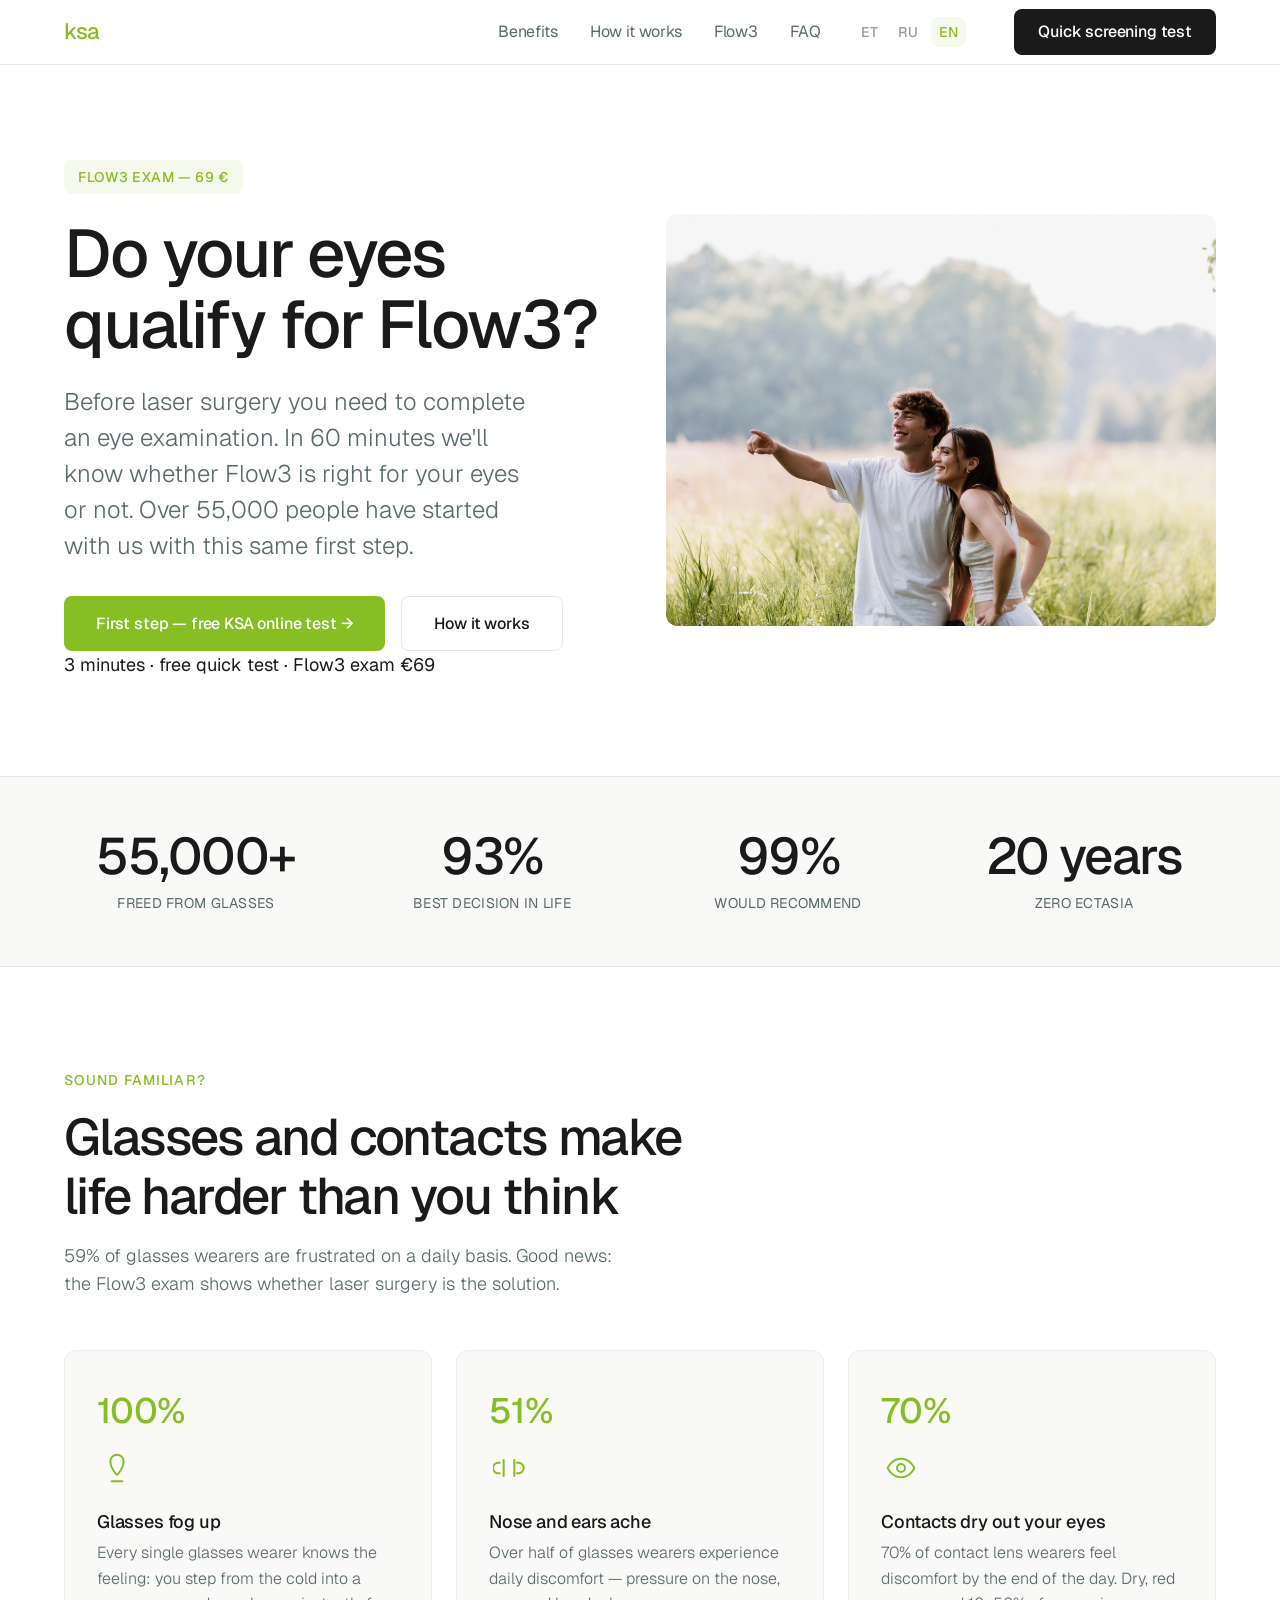
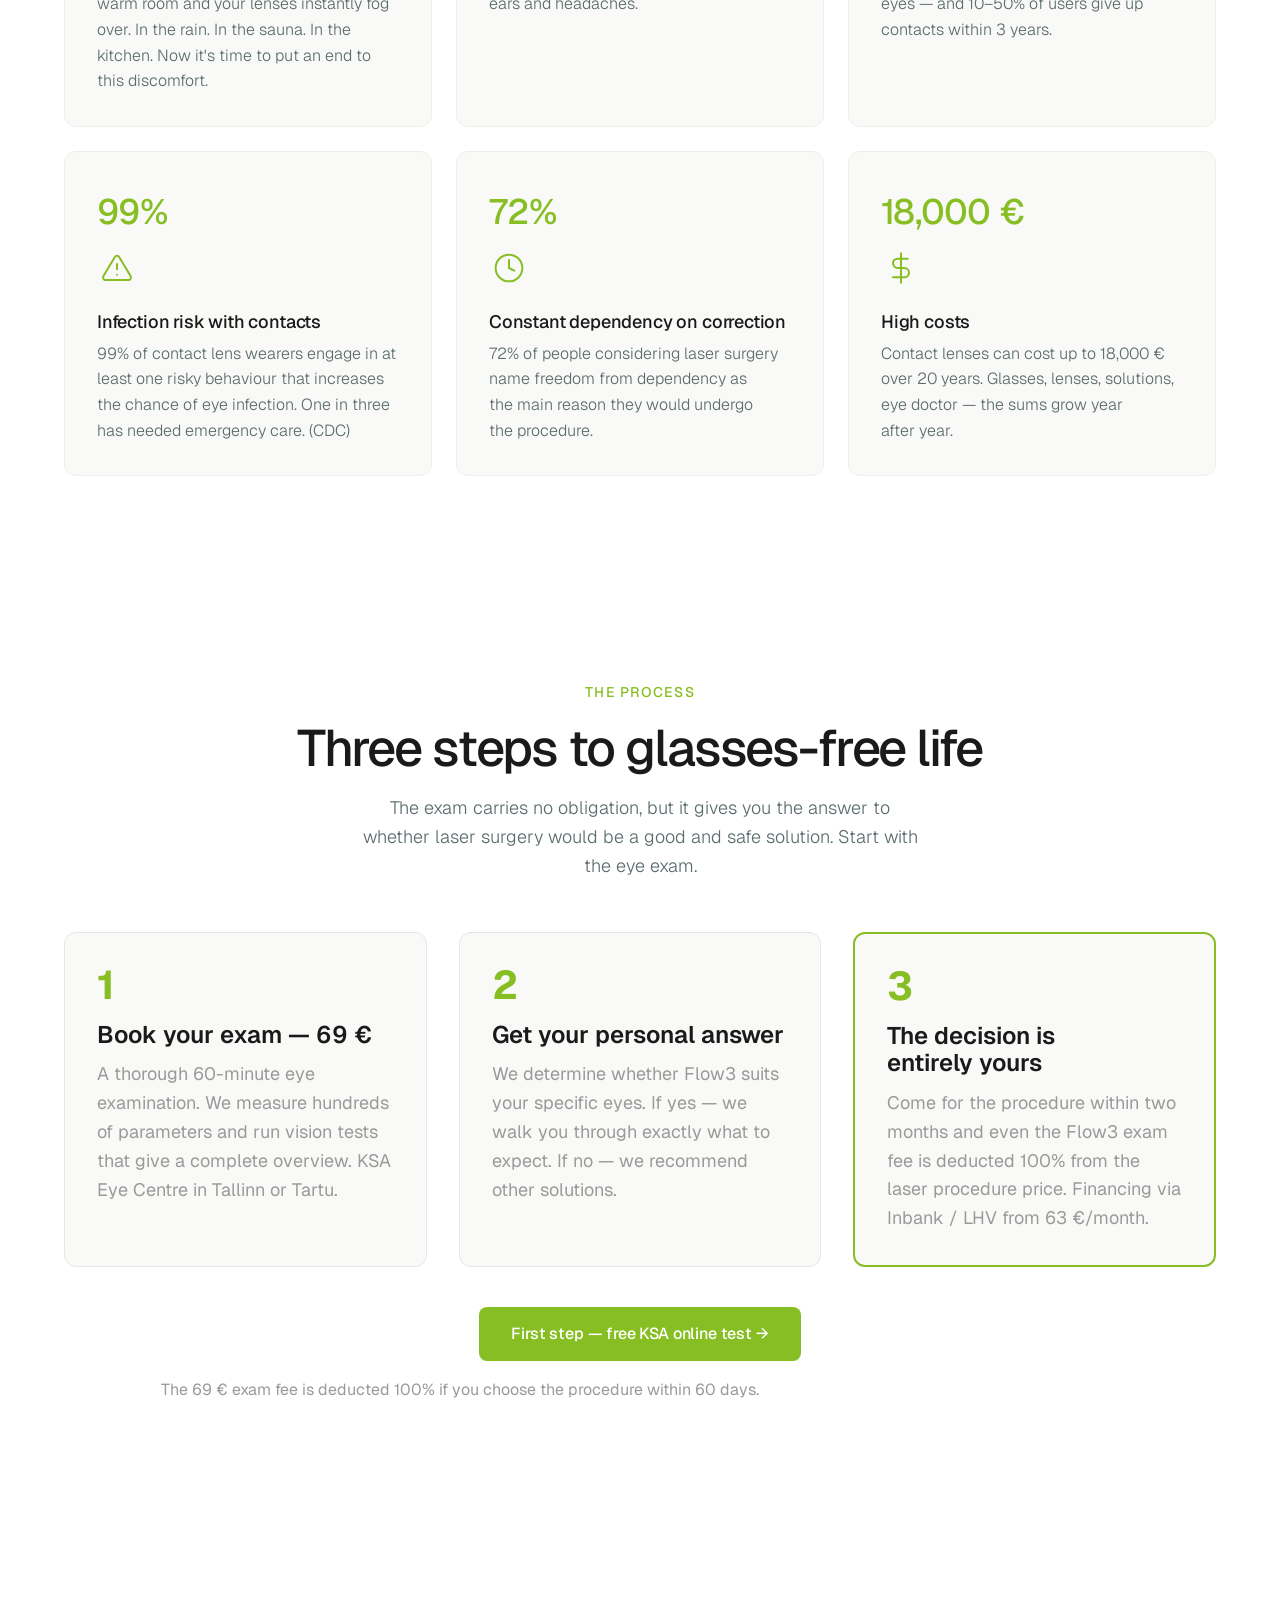
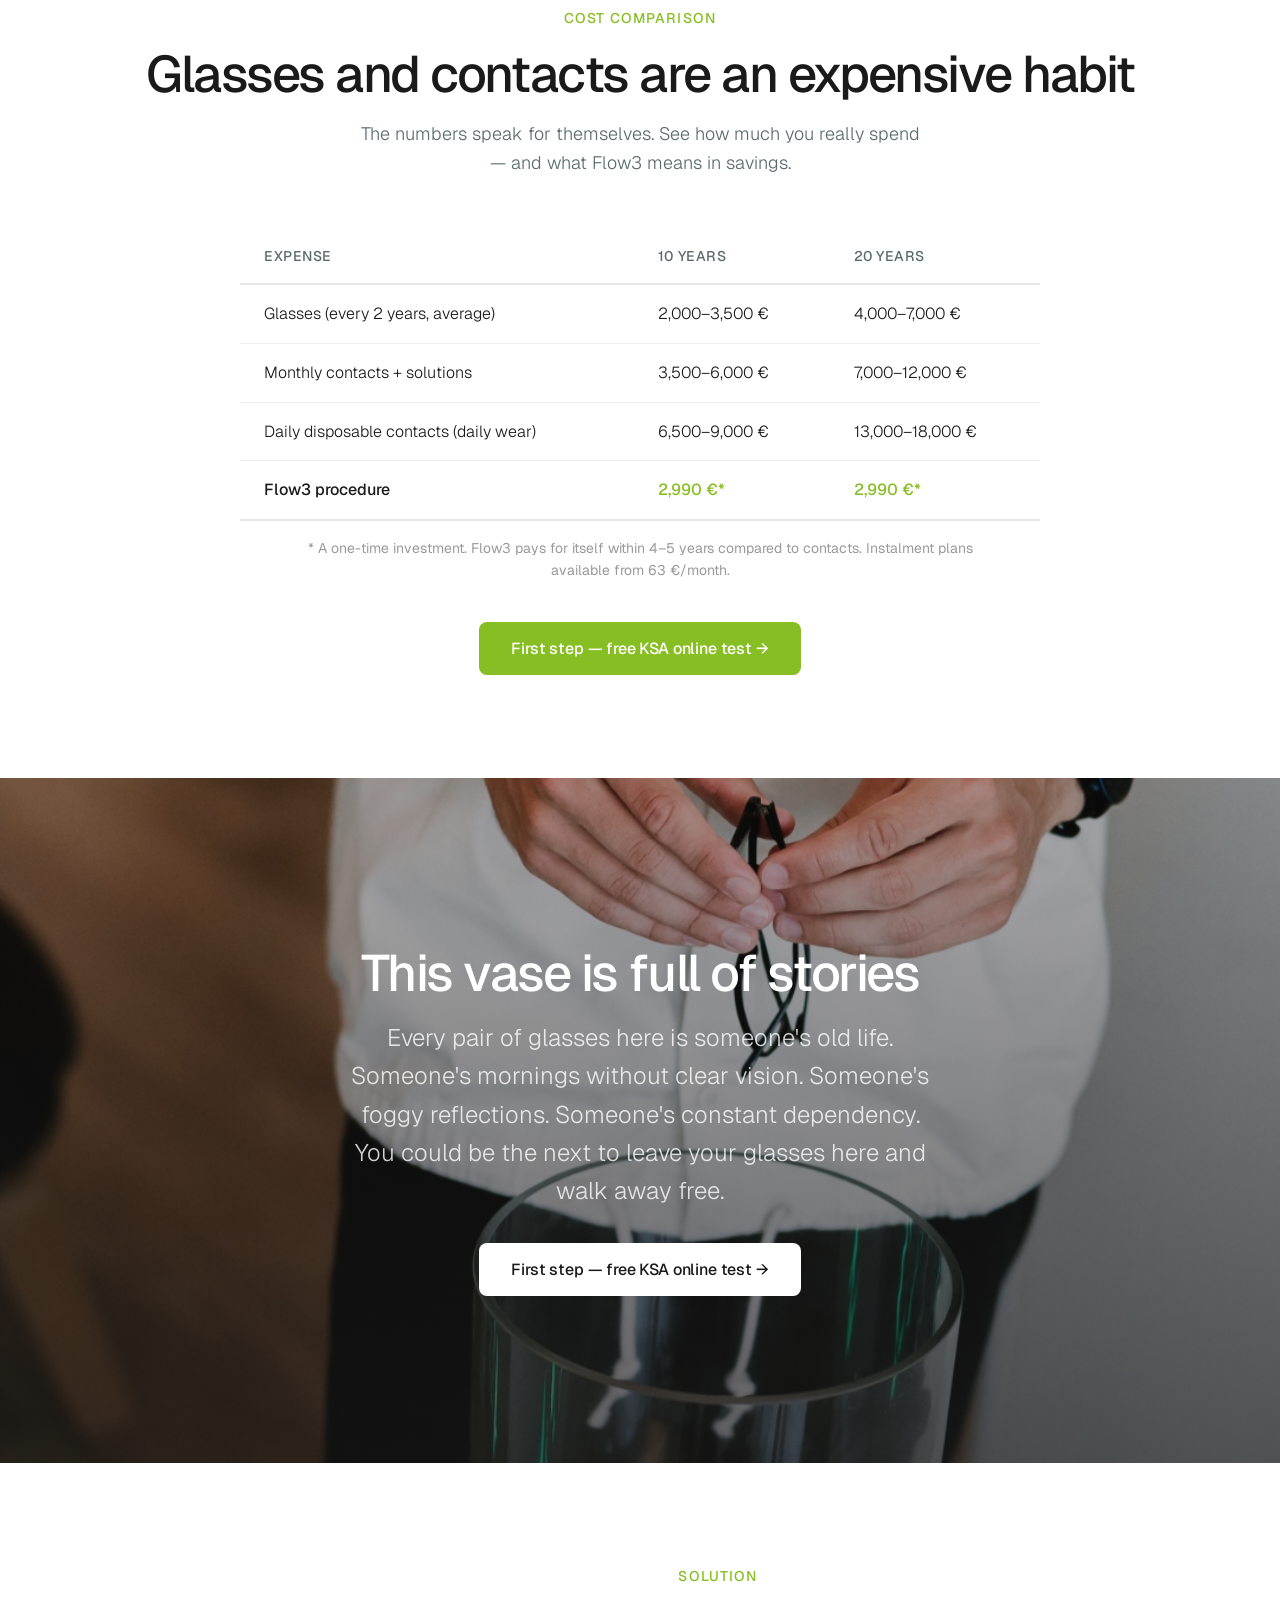
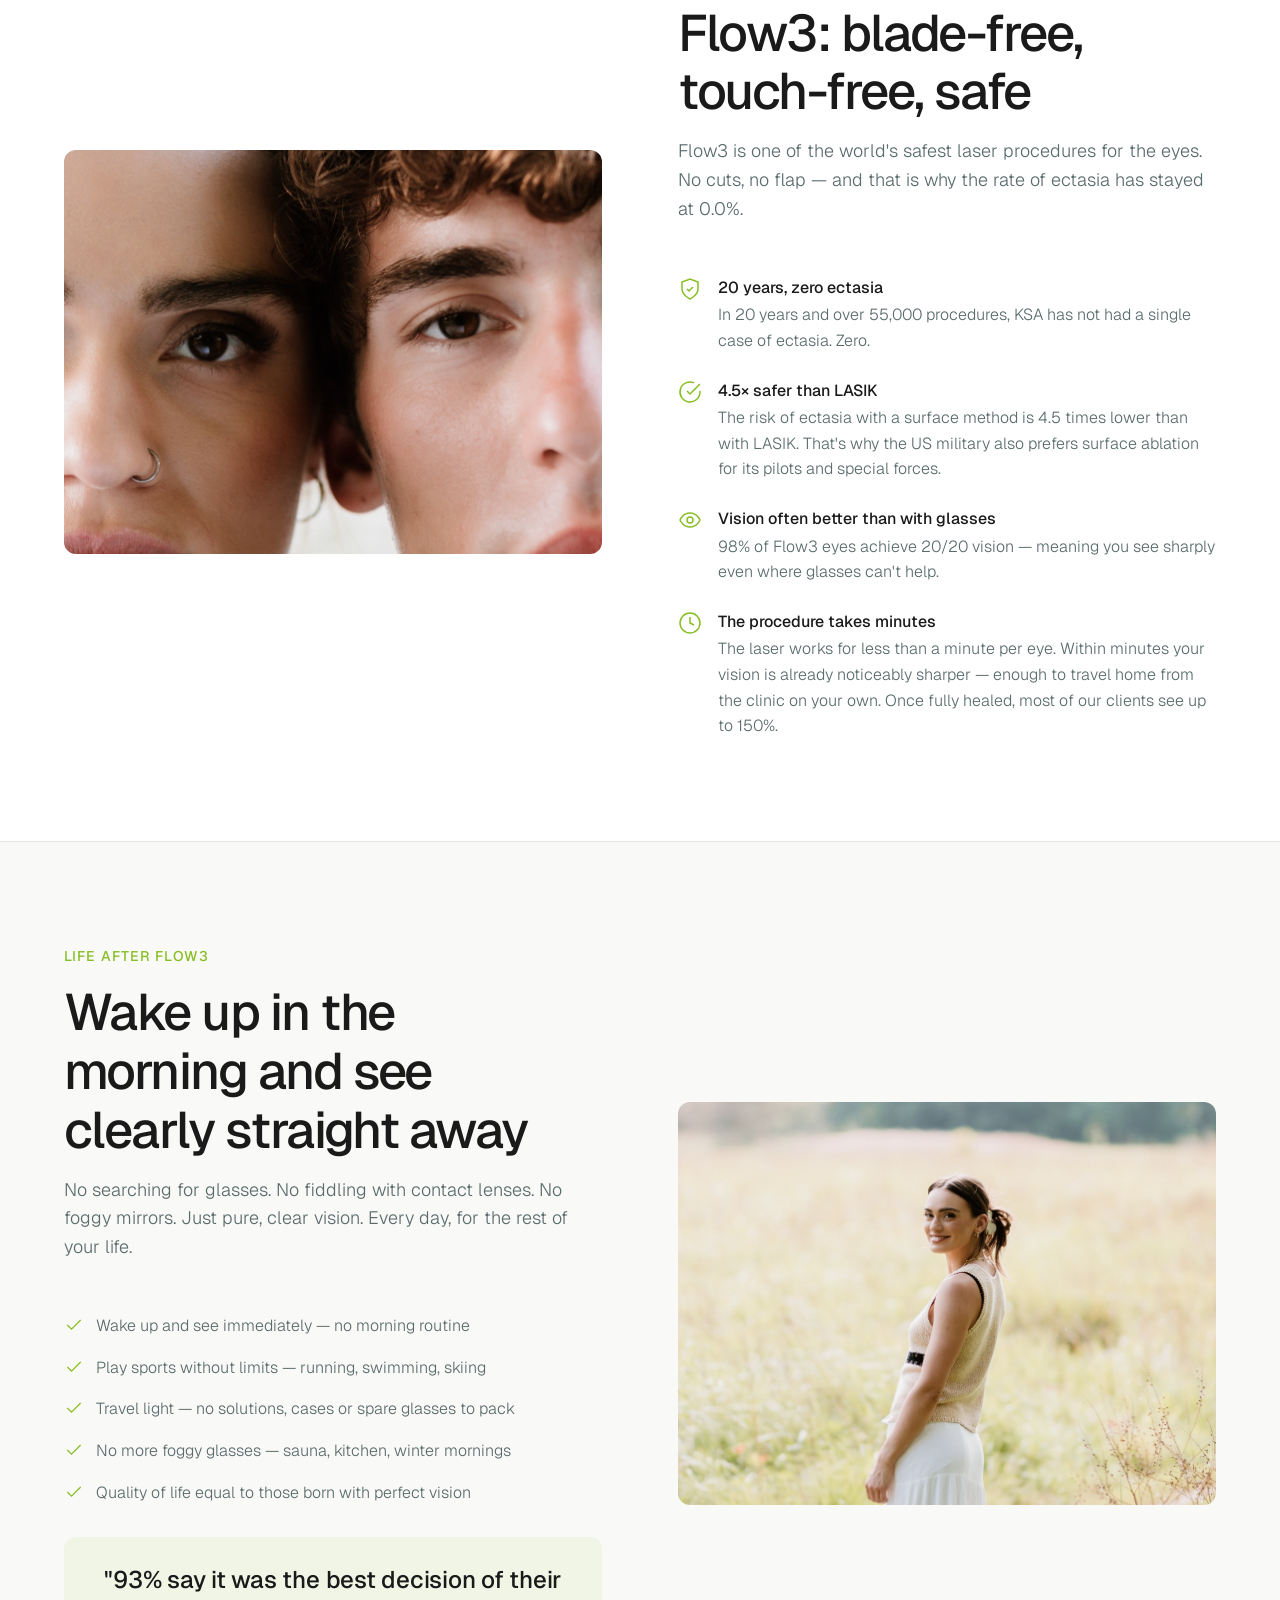
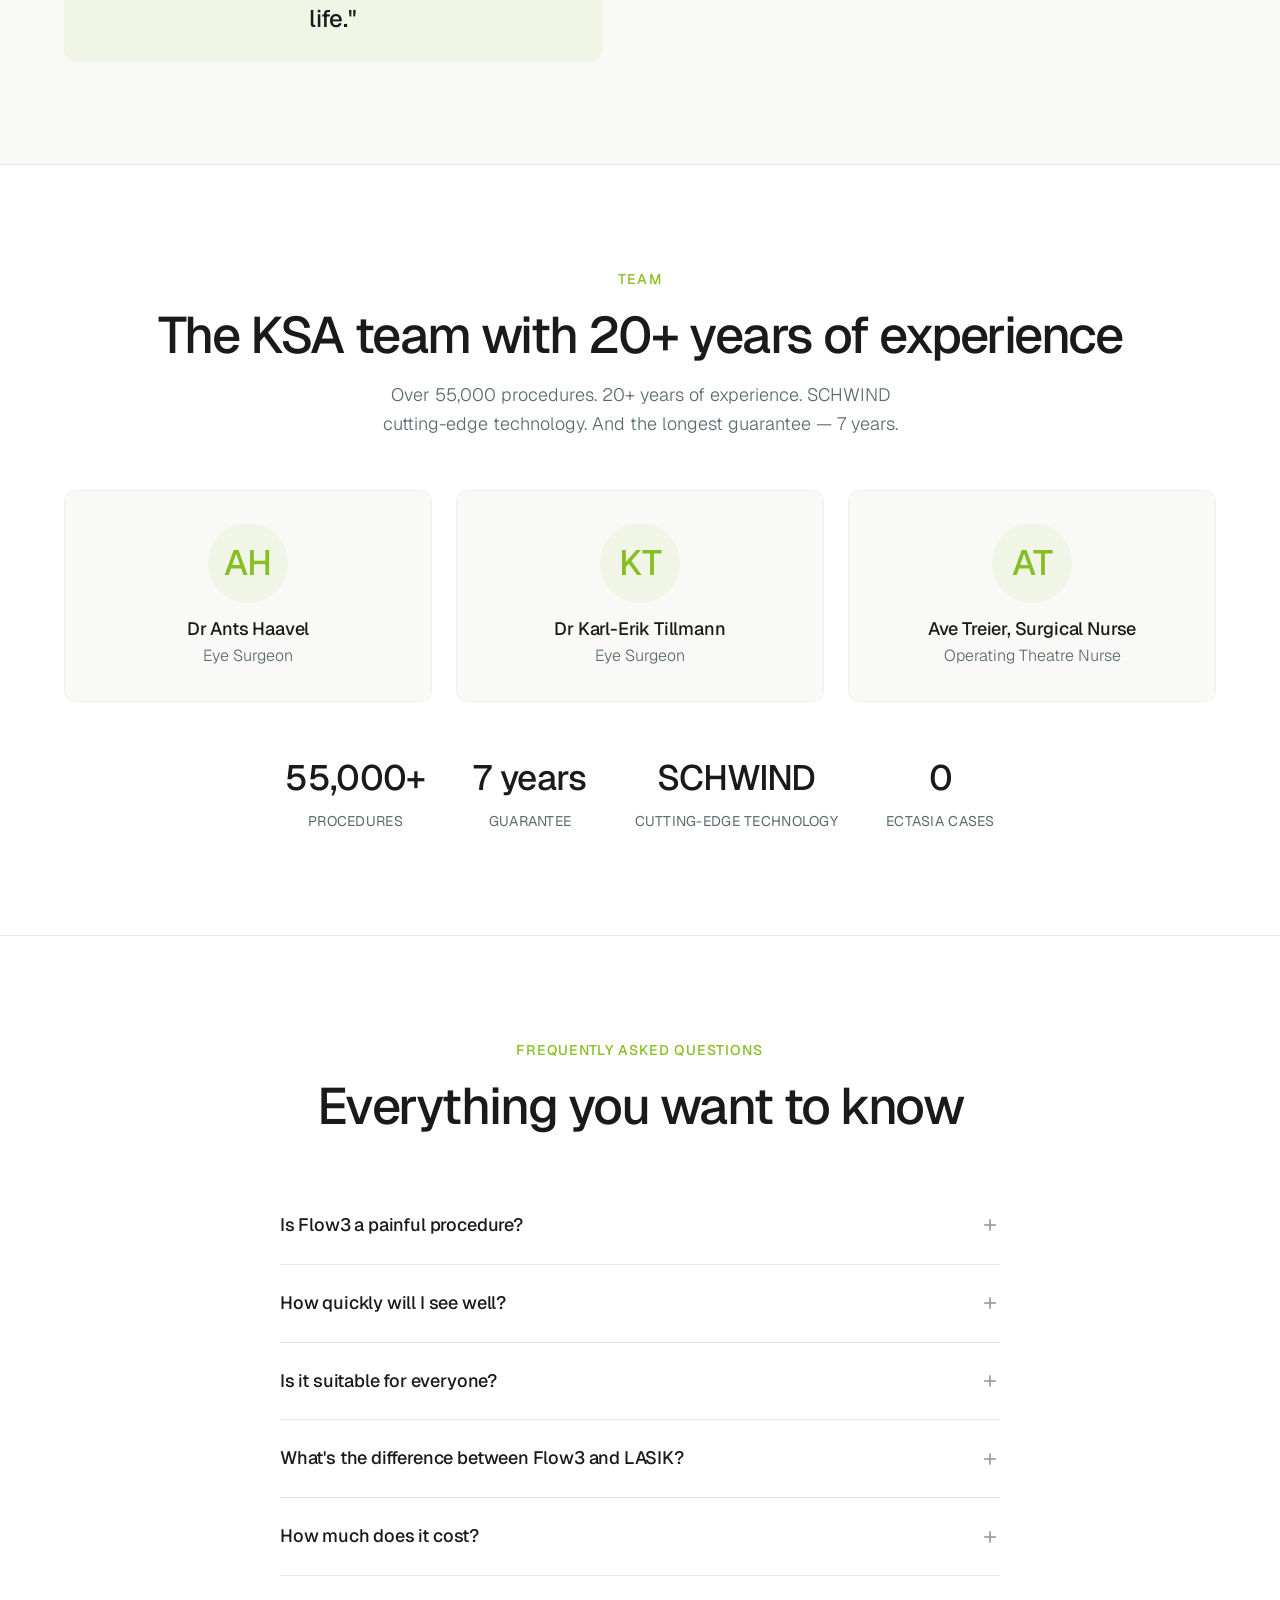
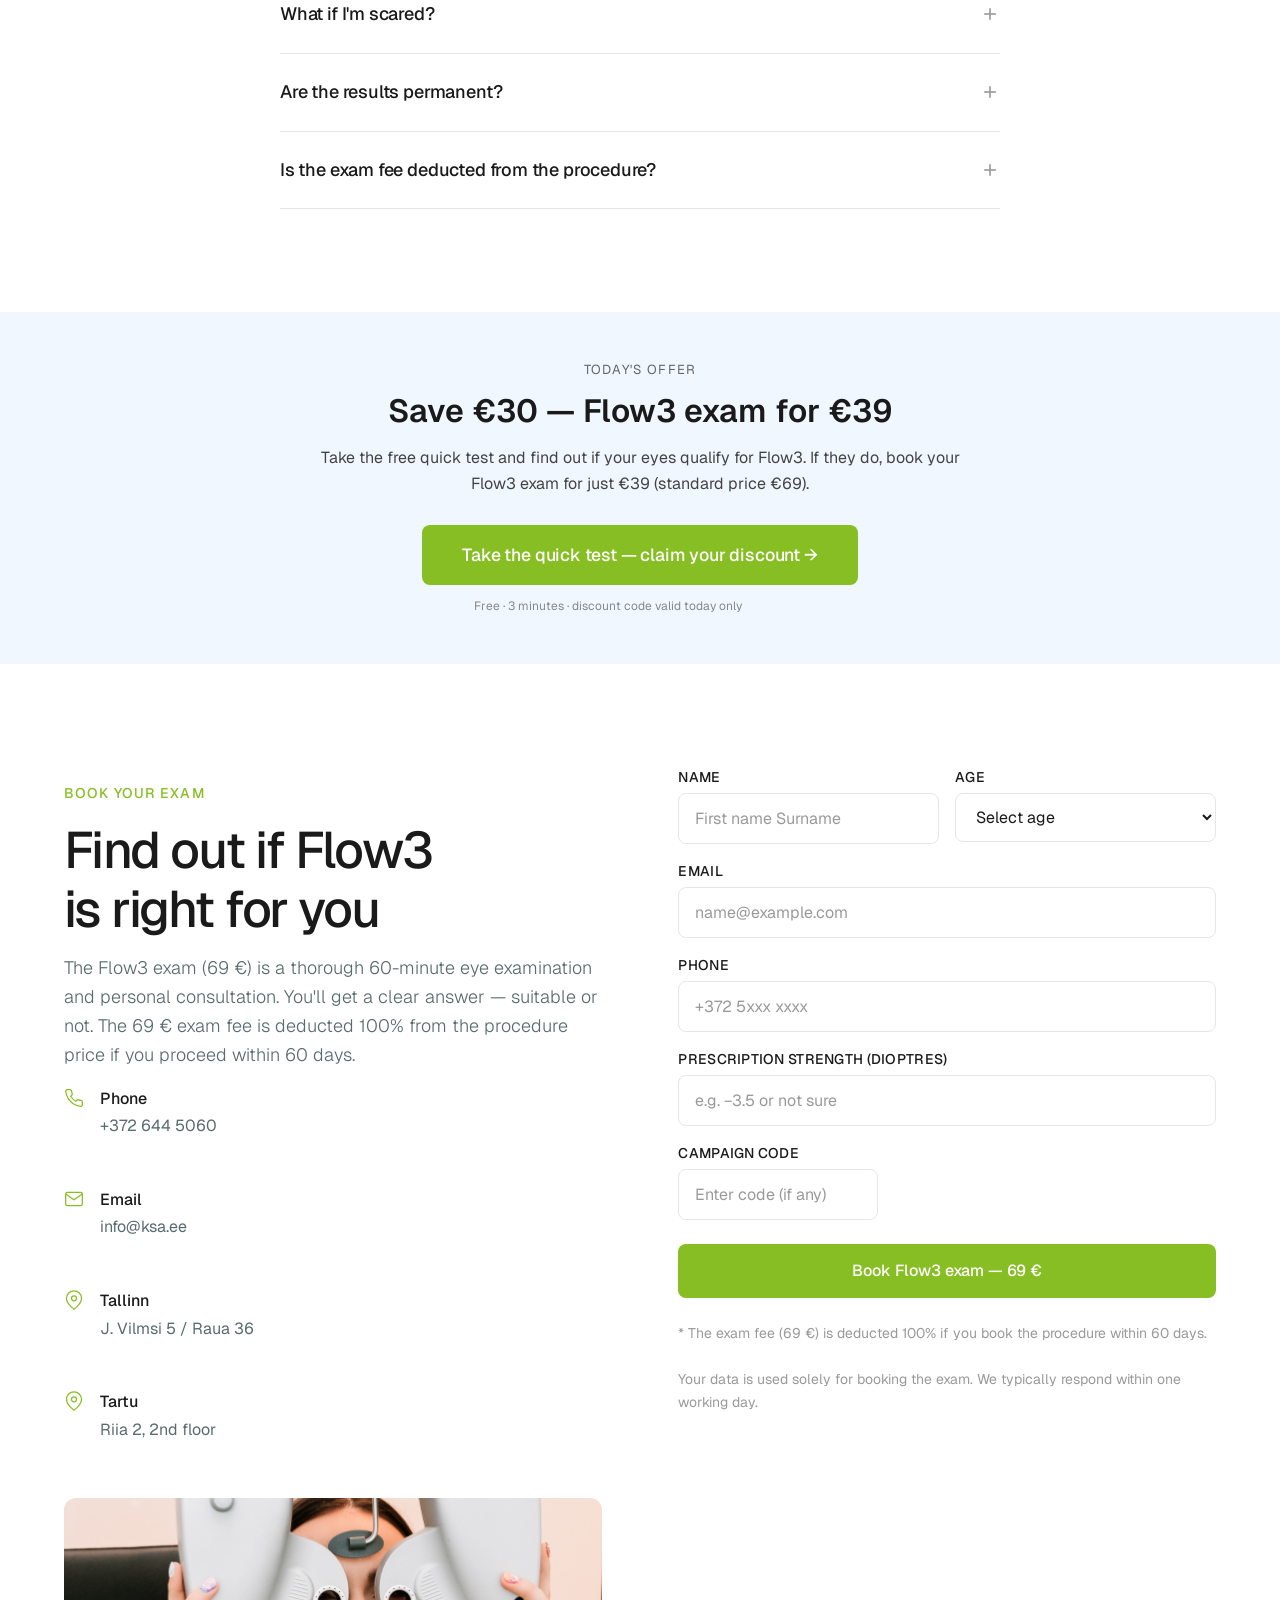
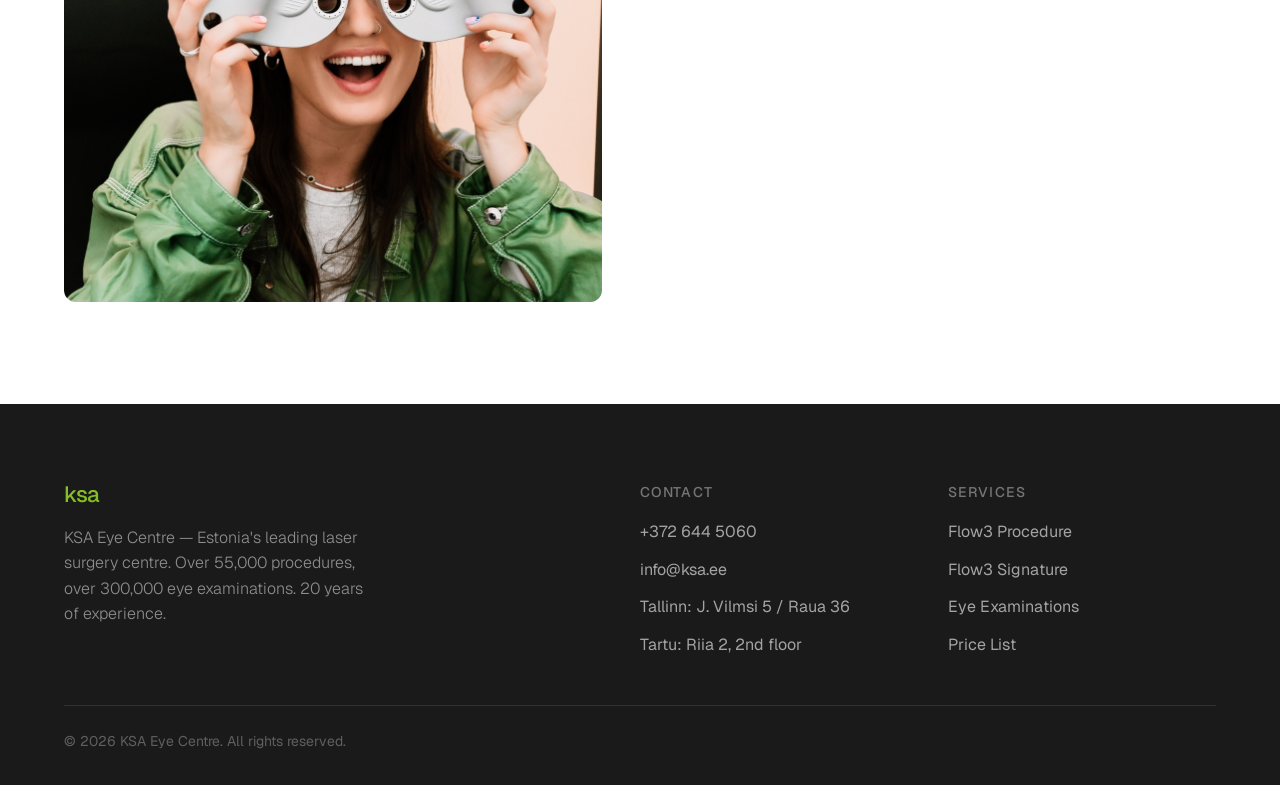
==== commit 730a2740: "LP: Flow3 exam bonus price 19€ → 39€ (ET + EN) 39€ is the standing public bonus on LPs/blog; 19€/FLO" ====
--- a/en.html
+++ b/en.html
@@ -718,8 +718,8 @@
 <section class="kiirtest-cta" style="background:#f0f7ff;padding:48px 24px;text-align:center;margin:0;">
   <div style="max-width:640px;margin:0 auto;">
     <p style="font-size:13px;text-transform:uppercase;letter-spacing:0.1em;color:#666;margin-bottom:12px;">Today's offer</p>
-    <h2 style="font-size:clamp(1.5rem,3vw,2rem);font-weight:600;margin-bottom:16px;">Save €50 — Flow3 exam for €19</h2>
-    <p style="font-size:1rem;color:#444;margin-bottom:28px;line-height:1.6;">Take the free quick test and find out if your eyes qualify for Flow3. If they do, book your Flow3 exam for just €19 (standard price €69). Note: the discount code is valid today only.</p>
+    <h2 style="font-size:clamp(1.5rem,3vw,2rem);font-weight:600;margin-bottom:16px;">Save €30 — Flow3 exam for €39</h2>
+    <p style="font-size:1rem;color:#444;margin-bottom:28px;line-height:1.6;">Take the free quick test and find out if your eyes qualify for Flow3. If they do, book your Flow3 exam for just €39 (standard price €69).</p>
     <a href="https://kiirtest.ksa.ee" target="_blank" rel="noopener noreferrer" class="btn btn--primary" style="font-size:1.1rem;padding:16px 40px;" onclick="gtag('event','kiirtest_cta_click',{event_category:'Glasses LP EN',event_label:'mid_page_bonus'})">Take the quick test — claim your discount →</a>
     <p style="font-size:12px;color:#888;margin-top:12px;">Free · 3 minutes · discount code valid today only</p>
   </div>
